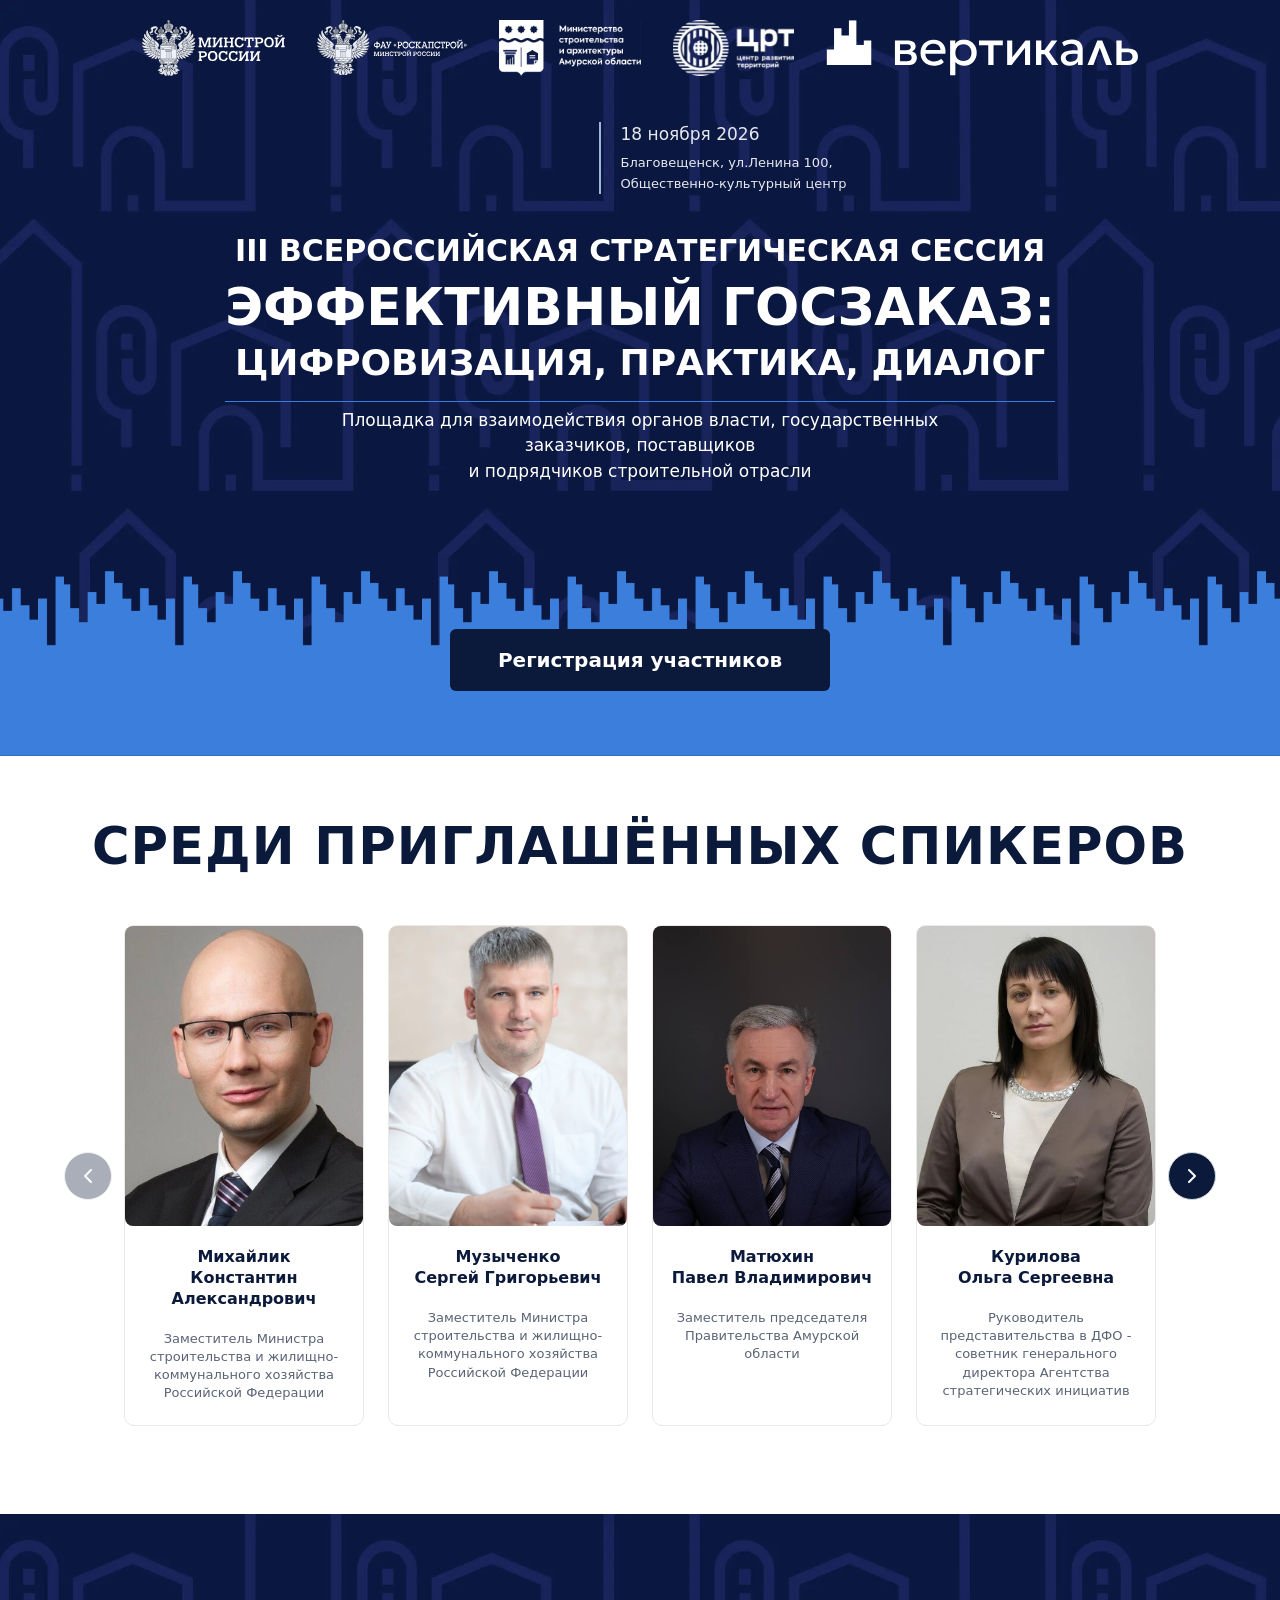
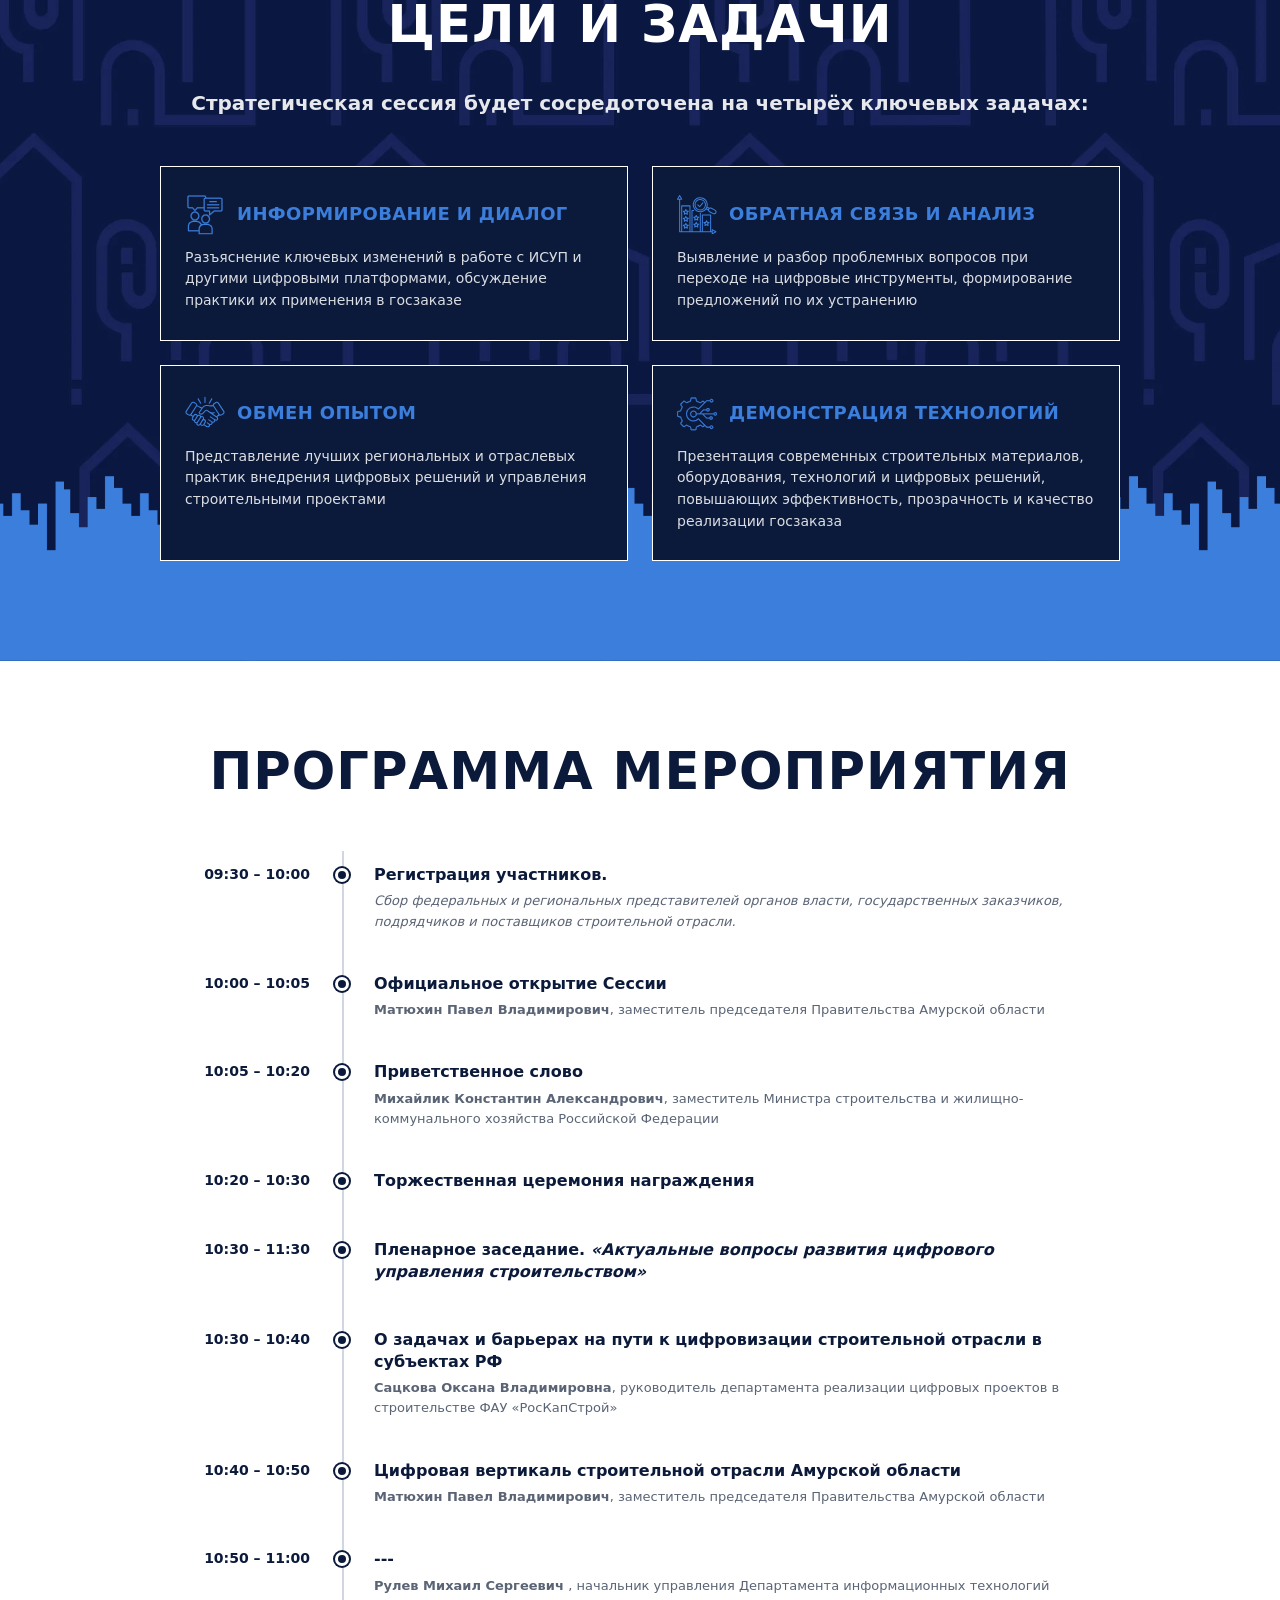
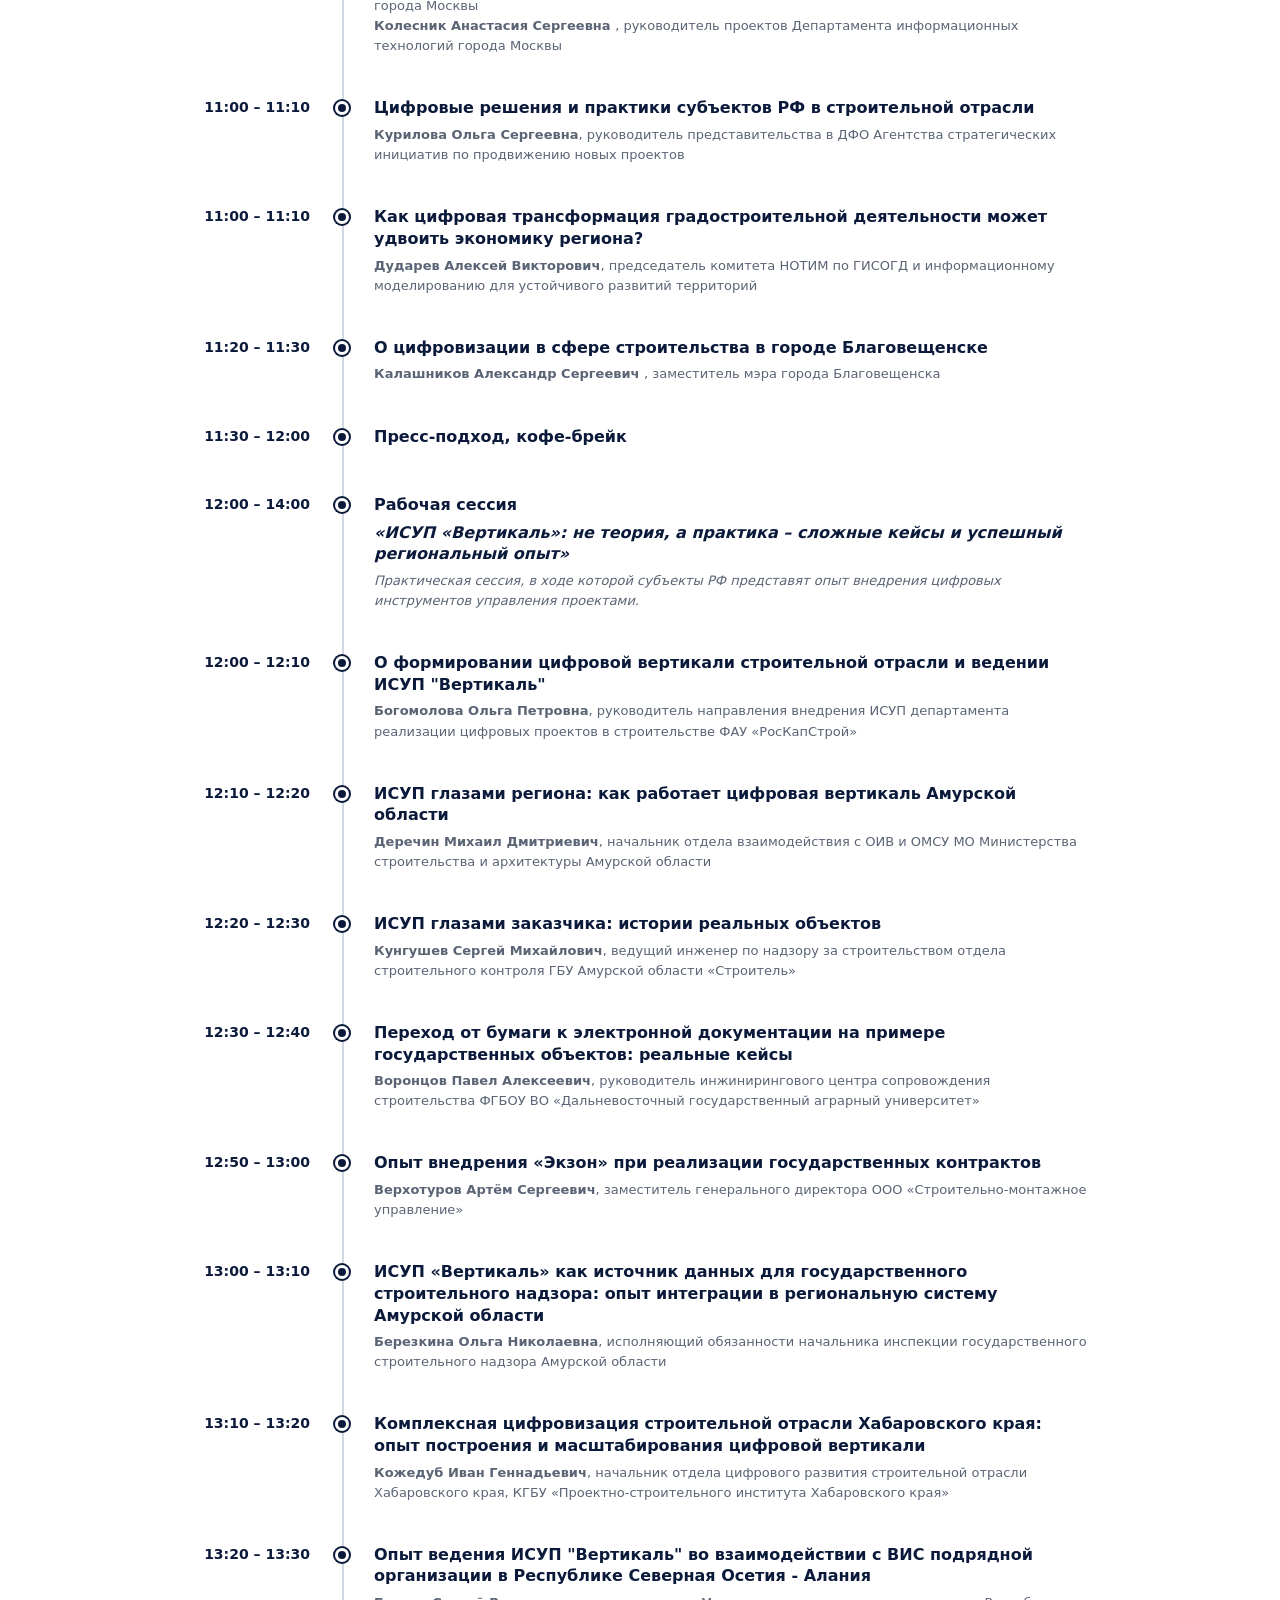
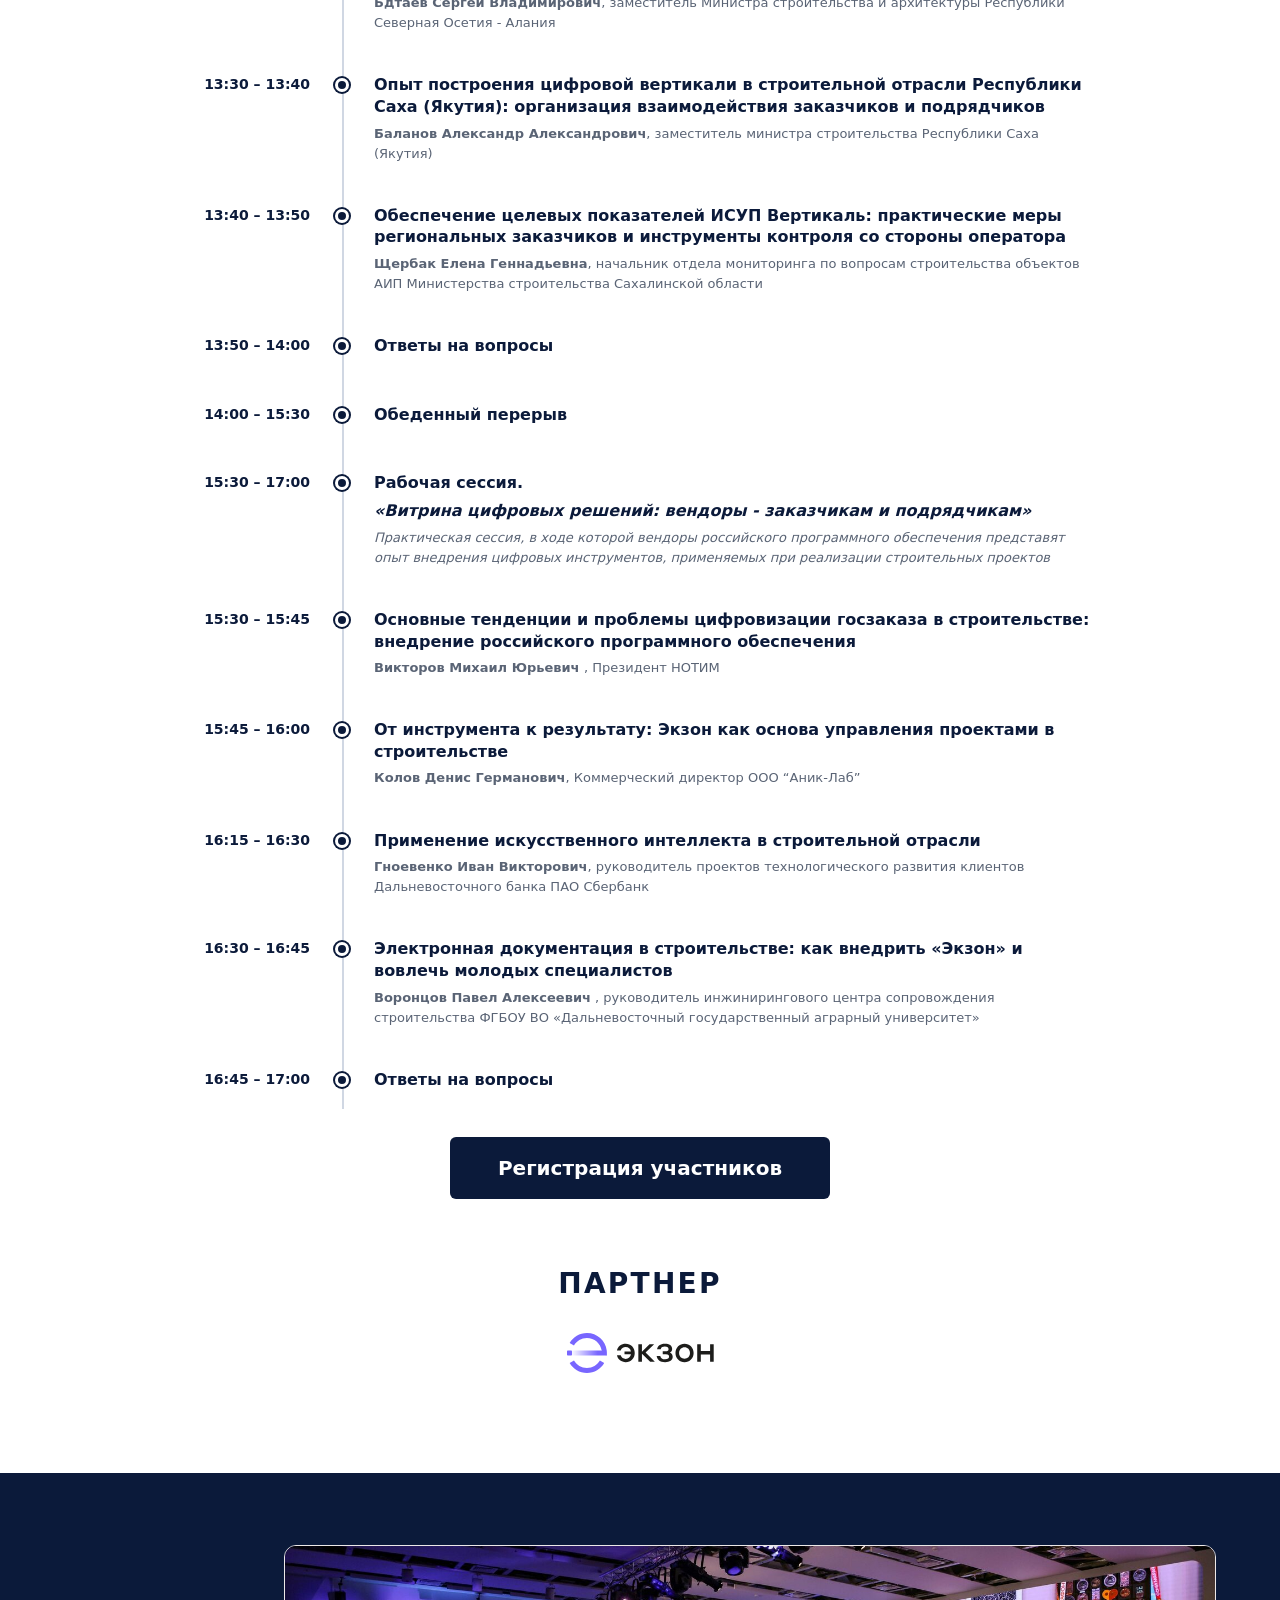
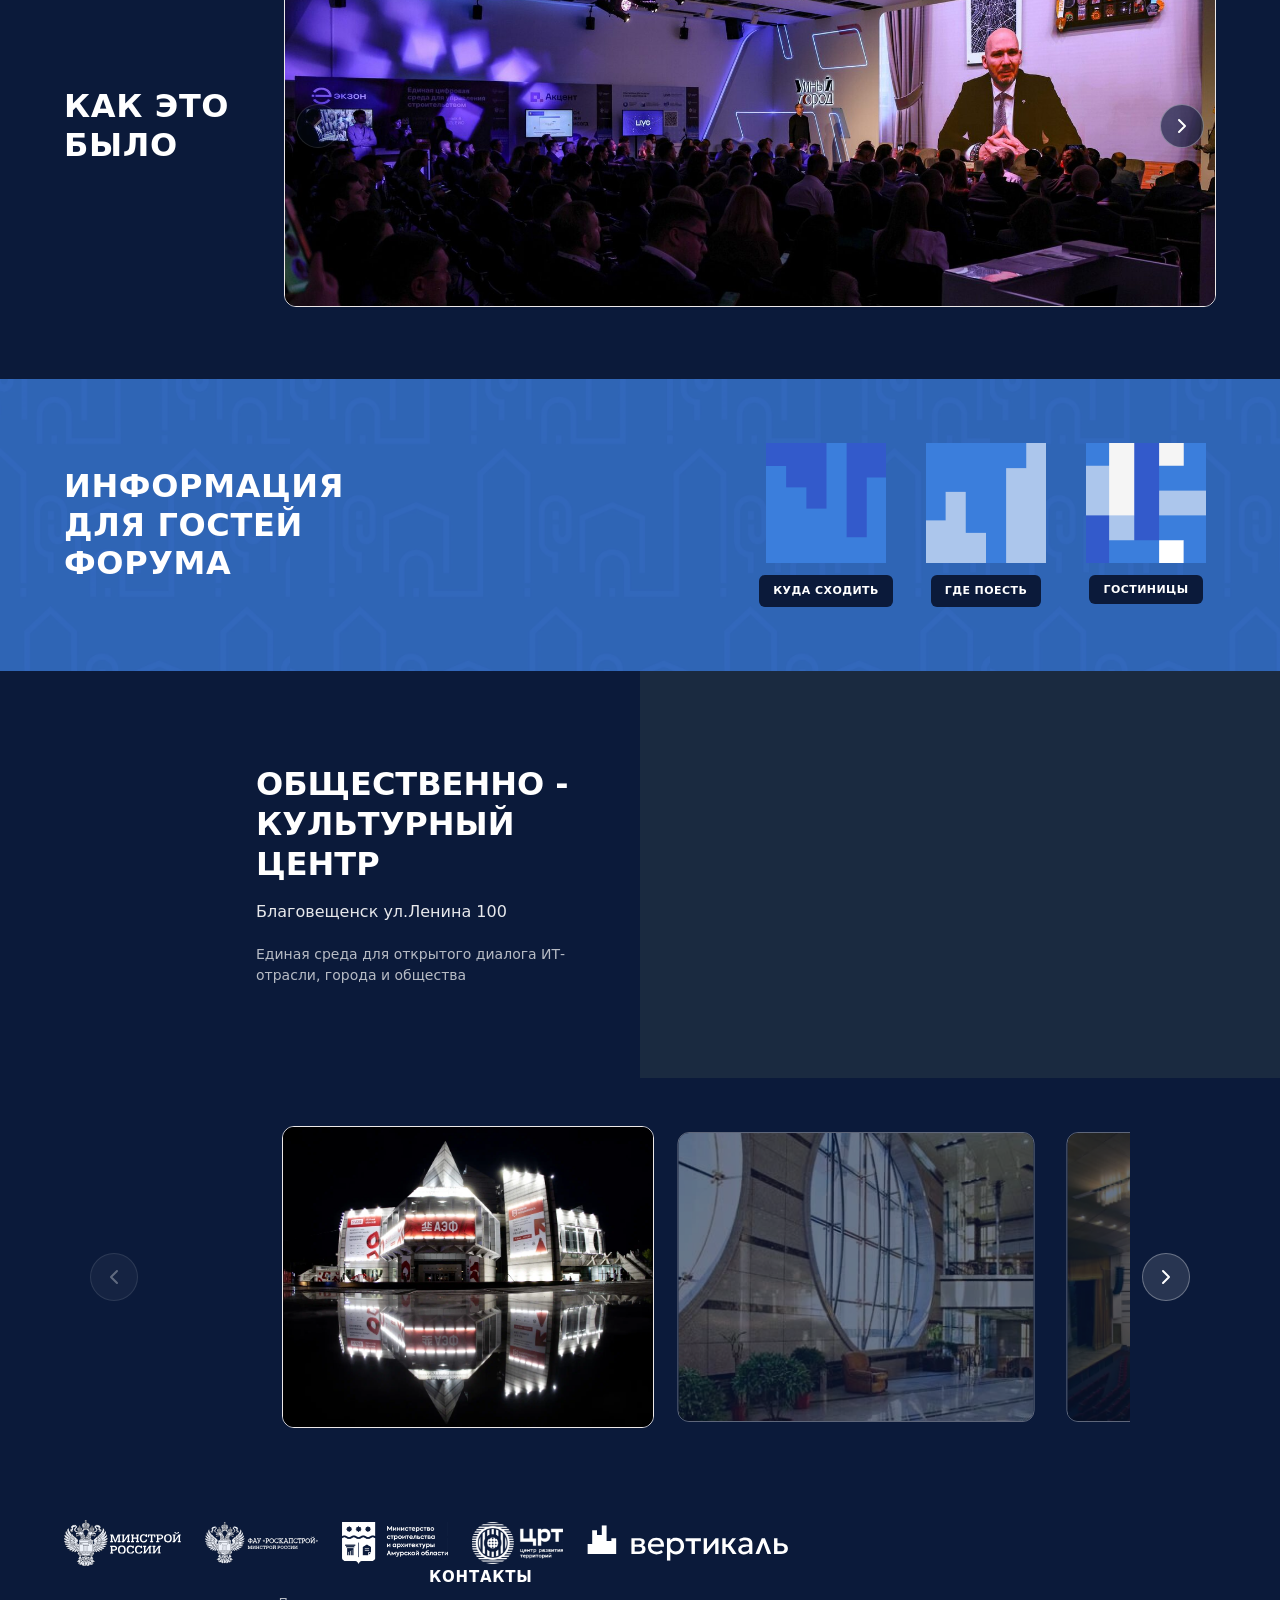
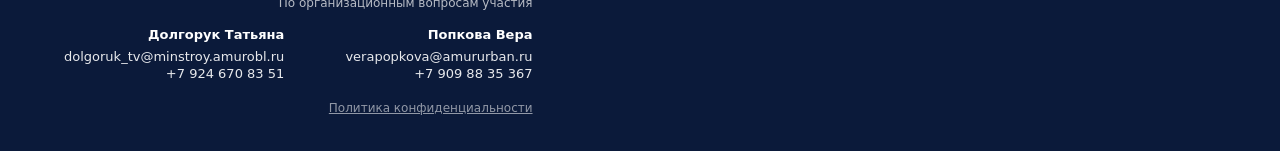
==== index.html @ cc7e8f82 "По организационным вопросам участия" ====
<!DOCTYPE html>
<html lang="ru">

<head>
  <meta name="viewport" content="width=device-width, initial-scale=1.0">
  <title>III Всероссийская стратегическая сессия — Эффективный госзаказ</title>
  <link rel="icon" type="image/svg+xml" href="./img/icon.svg">
  <link rel="alternate icon" href="/favicon.ico">
  <link rel="stylesheet" href="css/style.css">
</head>

<body>
  <!-- HERO -->
  <header class="hero">
    <div class="hero__pattern"></div>
    <div class="hero__skyline"></div>
    <div class="container">
      <div class="hero__logos">
        <img src="img/logo0.svg" alt="Минстрой России"
          class="logo logo--minstroy">
        <img src="img/logo2.svg" alt="ФАУ Роскапстрой" class="logo logo--roskap">
        <img src="img/logo1.svg" alt="Министерство строительства и архитектуры Амурской области"
          class="logo logo--minstroy">
        <img src="img/logo3.svg" alt="ЦРТ — Центр развития территорий" class="logo logo--crt">
        <img class="logogo logo logo--crt" src="img/logo4.svg" alt="Вертикаль">
      </div>

      <div class="hero__meta">
        <div class="empty"><span class="empty_text">///////////////////////////////////</span></div>
        <div class="hero__block_all">
          <span class="hero__date">18 ноября 2026</span>
          <span class="hero__place">Благовещенск, ул.Ленина 100,<br>Общественно-культурный центр</span>
        </div>
      </div>

      <div class="block__title_1">
        <h1 class="hero__title">III ВСЕРОССИЙСКАЯ СТРАТЕГИЧЕСКАЯ СЕССИЯ</h1>
        <h2 class="hero__title-accent">ЭФФЕКТИВНЫЙ ГОСЗАКАЗ:</h2>
        <h2 class="hero__title_2">ЦИФРОВИЗАЦИЯ, ПРАКТИКА, ДИАЛОГ</h2>
      </div>

      <p class="hero__subtitle">
        Площадка для взаимодействия органов власти, государственных<br>
        заказчиков, поставщиков <br> и подрядчиков строительной отрасли
      </p>

      <a href="#registration" class="btn btn--primary js-open-popup">Регистрация участников</a>

    </div>
  </header>

  <!-- SPEAKERS -->
  <section class="speakers">
    <div class="container">
      <h2 class="section-title">СРЕДИ ПРИГЛАШЁННЫХ СПИКЕРОВ</h2>

      <div class="slider" data-slider="speakers">
        <button class="slider__btn slider__btn--prev mb" aria-label="Предыдущий">
          <svg width="24" height="24" viewBox="0 0 24 24" fill="none">
            <path d="M15 18L9 12L15 6" stroke="currentColor" stroke-width="2" stroke-linecap="round"
              stroke-linejoin="round" />
          </svg>
        </button>

        <div class="slider__track">
          <!-- 1 -->
          <div class="slider__slide">
            <article class="speaker-card">
              <div class="speaker-card__photo">
                <img src="img/speakers/speaker_8.jpg" alt="Михайлик Константин Александрович.">
              </div>
              <h3 class="speaker-card__name">Михайлик<br>Константин Александрович</h3>
              <p class="speaker-card__position">Заместитель Министра строительства и жилищно-коммунального хозяйства
                Российской Федерации</p>
            </article>
          </div>
          <!-- 2 -->
          <div class="slider__slide">
            <article class="speaker-card">
              <div class="speaker-card__photo">
                <img src="img/speakers/speaker_9.jpg" alt="Музыченко Сергей Григорьевич ">
              </div>
              <h3 class="speaker-card__name">Музыченко<br>Сергей Григорьевич </h3>
              <p class="speaker-card__position">Заместитель Министра строительства и жилищно-коммунального хозяйства
                Российской Федерации </p>
            </article>
          </div>
           <!-- 2,25 -->
          <div class="slider__slide">
            <article class="speaker-card">
              <div class="speaker-card__photo">
                <img src="img/speakers/speaker_new_3.jpg" alt="Матюхин Павел Владимирович">
              </div>
              <h3 class="speaker-card__name">Матюхин<br>Павел Владимирович</h3>
              <p class="speaker-card__position">Заместитель председателя Правительства Амурской области </p>
            </article>
          </div>
           <!-- 2,125 -->
          <div class="slider__slide">
            <article class="speaker-card">
              <div class="speaker-card__photo">
                <img src="img/speakers/speaker_new_5.png" alt="Курилова Ольга Сергеевна">
              </div>
              <h3 class="speaker-card__name">Курилова<br>Ольга Сергеевна</h3>
              <p class="speaker-card__position">Руководитель представительства в ДФО - советник генерального директора Агентства стратегических инициатив</p>
            </article>
          </div>
             <!-- 2,5 Мэр 
          
          <div class="slider__slide">
            <article class="speaker-card">
              <div class="speaker-card__photo">
                <img src="img/speakers/speaker_new_1.jpg" alt="Имамеев Олег Гатауллович">
              </div>
              <h3 class="speaker-card__name">Имамеев <br> Олег Гатауллович</h3>
              <p class="speaker-card__position">Мэр города Благовещенска</p>
            </article>
          </div>
          -->
          <!-- 3 -->
          <div class="slider__slide">
            <article class="speaker-card">
              <div class="speaker-card__photo">
                <img src="img/speakers/other_format/speaker_1.png" alt="Колесник Анастасия Сергеевна">
              </div>
              <h3 class="speaker-card__name">Колесник<br>Анастасия Сергеевна</h3>
              <p class="speaker-card__position">Руководитель проектов Департамента информационных технологий города
                Москвы</p>
            </article>
          </div>
          <!-- 4 -->
          <div class="slider__slide">
            <article class="speaker-card">
              <div class="speaker-card__photo">
                <img src="img/speakers/speaker_2.jpg" alt="Богомолова Ольга Петровна">
              </div>
              <h3 class="speaker-card__name">Богомолова<br>Ольга Петровна</h3>
              <p class="speaker-card__position">Руководитель направления внедрения ИСУП департамента реализации цифровых
                проектов в строительстве ФАУ «РосКапСтрой»</p>
            </article>
          </div>
          <!-- 5 -->
          <div class="slider__slide">
            <article class="speaker-card">
              <div class="speaker-card__photo">
                <img src="img/speakers/speaker_3.jpg" alt="Викторов Михаил Юрьевич">
              </div>
              <h3 class="speaker-card__name">Викторов<br>Михаил Юрьевич</h3>
              <p class="speaker-card__position">Президент Ассоциации «Национальное объединение организаций в сфере
                технологий информационного моделирования» </p>
            </article>
          </div>
          <!-- 6 -->
          <div class="slider__slide">
            <article class="speaker-card">
              <div class="speaker-card__photo">
                <img src="img/speakers/speaker_4.jpg" alt="Воронцов Павел Алексеевич">
              </div>
              <h3 class="speaker-card__name">Воронцов<br>Павел Алексеевич</h3>
              <p class="speaker-card__position">Руководитель инжинирингового центра сопровождения строительства ФГБОУ ВО «Дальневосточный государственный аграрный университет»</p>
            </article>
          </div>
          <!-- 7 -->
          <!-- <div class="slider__slide">
            <article class="speaker-card">
              <div class="speaker-card__photo">
                <img src="img/speakers/speaker_5.jpg" alt="Гирфанов Наиль Ильдусович">
              </div>
              <h3 class="speaker-card__name">Гирфанов<br>Наиль Ильдусович</h3>
              <p class="speaker-card__position">Руководитель Центра цифровой трансформации строительной отрасли
                Республики Башкортостан - заместитель директора ГБУ «Республиканский градостроительный центр»</p>
            </article>
          </div> -->
          <!-- 8 
          <div class="slider__slide">
            <article class="speaker-card">
              <div class="speaker-card__photo">
                <img src="img/speakers/speaker_6.jpg" alt="Дубенский Максим Сергеевич">
              </div>
              <h3 class="speaker-card__name">Дубенский<br>Максим Сергеевич</h3>
              <p class="speaker-card__position">Руководитель АНО «Центр строительных компетенций Кузбасса»</p>
            </article>
          </div>
          <!-- 9 -->
          <div class="slider__slide">
            <article class="speaker-card">
              <div class="speaker-card__photo">
                <img src="img/speakers/speaker_7.jpg" alt="Колов Денис Германович">
              </div>
              <h3 class="speaker-card__name">Колов<br>Денис Германович</h3>
              <p class="speaker-card__position">Коммерческий директор ООО «Аник-Лаб»</p>
            </article>
          </div>
          <!-- 10 
          <div class="slider__slide">
            <article class="speaker-card">
              <div class="speaker-card__photo">
                <img src="img/speakers/speaker_10.jpg" alt="Рулёв Михаил Сергеевич">
              </div>
              <h3 class="speaker-card__name">Рулёв<br>Михаил Сергеевич</h3>
              <p class="speaker-card__position">Заместитель губернатора<br>Брянской области</p>
            </article>
          </div>
          <!-- 11 -->
          <div class="slider__slide">
            <article class="speaker-card">
              <div class="speaker-card__photo">
                <img src="img/speakers/speaker_11.jpg" alt="Сацкова Оксана Владимировна">
              </div>
              <h3 class="speaker-card__name">Сацкова<br>Оксана Владимировна</h3>
              <p class="speaker-card__position">Руководитель департамента реализации цифровых проектов в строительстве
                ФАУ «РосКапСтрой»</p>
            </article>
          </div>
          <!-- 12 -->
          <div class="slider__slide">
            <article class="speaker-card">
              <div class="speaker-card__photo">
                <img src="img/speakers/speaker_12.jpg" alt="Шаранская Наталья Владимировна">
              </div>
              <h3 class="speaker-card__name">Шараванская<br>Наталья Владимировна</h3>
              <p class="speaker-card__position">Руководитель проекта внедрения ИСУП Сибирского и Дальневосточного
                федеральных округов ФАУ «РосКапСтрой»</p>
            </article>
          </div>
          <!-- 13 -->
          <div class="slider__slide">
            <article class="speaker-card">
              <div class="speaker-card__photo">
                <img src="img/speakers/speaker_13.jpg" alt="Калашников Александр Сергеевич">
              </div>
              <h3 class="speaker-card__name">Калашников <br>Александр Сергеевич</h3>
              <p class="speaker-card__position">Заместитель мэра города Благовещенска</p>
            </article>
          </div>
          <!-- 14 -->
          <div class="slider__slide">
            <article class="speaker-card">
              <div class="speaker-card__photo">
                <img src="img/speakers/speaker_14.jpg" alt="Березкина Ольга Николаевна">
              </div>
              <h3 class="speaker-card__name">Березкина <br> Ольга Николаевна</h3>
              <p class="speaker-card__position">Исполняющий обязанности начальника инспекции государственного строительного надзора Амурской области</p>
            </article>
          </div>
              <!-- Сбер -->
          <div class="slider__slide">
            <article class="speaker-card">
              <div class="speaker-card__photo">
                <img src="img/speakers/speaker_new_2.jpg" alt="Гноевенко Иван Викторович">
              </div>
              <h3 class="speaker-card__name">Гноевенко <br> Иван Викторович</h3>
              <p class="speaker-card__position">Руководитель проектов технологического развития клиентов</p>
            </article>
          </div>
             <!-- ОМСУ  -->
          <div class="slider__slide">
            <article class="speaker-card">
              <div class="speaker-card__photo">
                <img src="img/speakers/speaker_new_4.jpg" alt="Деречин Михаил Дмитриевич">
              </div>
              <h3 class="speaker-card__name">Деречин <br> Михаил Дмитриевич</h3>
              <p class="speaker-card__position">Начальник отдела взаимодействия с ОИВ и ОМСУ МО</p>
            </article>
          </div>
        </div>
           <button class="slider__btn slider__btn--next mb" aria-label="Следующий">
          <svg width="24" height="24" viewBox="0 0 24 24" fill="none">
            <path d="M9 18L15 12L9 6" stroke="currentColor" stroke-width="2" stroke-linecap="round"
              stroke-linejoin="round" />
          </svg>
        </button>
      </div>
    </div>
  </section>

  <!-- GOALS -->
  <section class="goals">
    <div class="hero__pattern"></div>
    <div class="hero__skyline"></div>
    <div class="container">
      <h2 class="section-title section-title--light">ЦЕЛИ И ЗАДАЧИ</h2>
      <p class="goals__lead">Стратегическая сессия будет сосредоточена на четырёх ключевых задачах:</p>

      <div class="goals__grid">
        <article class="goal-card">
          <div class="title__card_new">
            <div class="goal-card__icon">
              <img src="./img/logo_goals_1.svg" alt="">
            </div>
            <h3 class="goal-card__title">ИНФОРМИРОВАНИЕ И ДИАЛОГ</h3>
          </div>
          <p class="goal-card__text">Разъяснение ключевых изменений в работе с ИСУП и другими цифровыми платформами,
            обсуждение практики их применения в госзаказе</p>
        </article>

        <article class="goal-card">
          <div class="title__card_new">
            <div class="goal-card__icon">
              <img src="./img/logo_goals_2.svg" alt="">
            </div>
            <h3 class="goal-card__title">ОБРАТНАЯ СВЯЗЬ И АНАЛИЗ</h3>
          </div>
          <p class="goal-card__text">Выявление и разбор проблемных вопросов при переходе на цифровые инструменты,
            формирование предложений по их устранению</p>
        </article>

        <article class="goal-card">
          <div class="title__card_new">
            <div class="goal-card__icon">
              <img src="./img/logo_goals_3.svg" alt="">
            </div>
            <h3 class="goal-card__title">ОБМЕН ОПЫТОМ</h3>
          </div>
          <p class="goal-card__text">Представление лучших региональных и отраслевых практик внедрения цифровых решений и
            управления строительными проектами</p>
        </article>

        <article class="goal-card">
          <div class="title__card_new">
            <div class="goal-card__icon">
              <img src="./img/logo_goals_4.svg" alt="">
            </div>
            <h3 class="goal-card__title">ДЕМОНСТРАЦИЯ ТЕХНОЛОГИЙ</h3>
          </div>
          <p class="goal-card__text">Презентация современных строительных материалов, оборудования, технологий и
            цифровых решений, повышающих эффективность, прозрачность и качество реализации госзаказа</p>
        </article>
      </div>
    </div>
  </section>

  <!-- PROGRAM -->
  <!-- <section class="program">
    <div class="container">
      <h2 class="section-title">ПРОГРАММА МЕРОПРИЯТИЯ</h2>
      <div class="program__placeholder">
        
      </div>
      <a href="#registration" class="btn btn--primary">Регистрация участников</a>

      <div class="partners">
        <h3 class="partners__title">ПАРТНЕР</h3>
        <div class="partners__logos">
          <div class="partner-logo">
            <img src="./img/partner_exo.svg" alt="Экзон">
          </div>
          <div class="partner-logo">
            <img src="./img/partner_exo.svg" alt="Экзон">
          </div>
          <div class="partner-logo">
            <img src="./img/partner_exo.svg" alt="Экзон">
          </div>
        </div>
      </div>
    </div>
  </section> -->
  <section class="program">
    <div class="container">
      <h2 class="section-title">ПРОГРАММА МЕРОПРИЯТИЯ</h2>
      <!--  <h3>Раздел находится в разработке</h3> -->
      <!-- Пример программы -->

      <!-- -------------------------------------------------------- -->
      <div class="schedule">

        <div class="schedule__item">
          <div class="schedule__time">
            <span class="schedule__hours">09:30 – 10:00</span>
          </div>
          <div class="schedule__dot"></div>
          <div class="schedule__content">
            <h3 class="schedule__title">Регистрация участников. </h3>
            <!-- <p class="schedule__subtitle">«Актуальные вопросы развития цифрового управления строительством».</p> -->
            <p class="schedule__text"><i>Сбор федеральных и региональных представителей органов власти, государственных
              заказчиков, подрядчиков и поставщиков строительной отрасли.</i></p>
          </div>
        </div>
 <!--
        <div class="schedule__item">
          <div class="schedule__time">
            <span class="schedule__hours">10:00 – 11:30</span>
            <!-- <span class="schedule__hall">Большой зал</span>
          </div>
          <div class="schedule__dot"></div>
          <div class="schedule__content">
            <h3 class="schedule__title">Пленарное заседание.</h3>
            <p class="schedule__subtitle">«Актуальные вопросы развития цифрового управления строительством».</p>
            <p class="schedule__text">Ключевая дискуссия, посвящённая развитию системы цифрового управления
              строительством и её роли в повышении эффективности госзаказа.</p>
          </div>
        </div>
 -->
        <div class="schedule__item">
          <div class="schedule__time">
            <span class="schedule__hours">10:00 – 10:05</span>
          </div>
          <div class="schedule__dot"></div>
          <div class="schedule__content">
            <h3 class="schedule__title">Официальное открытие Сессии</h3>
            <p class="schedule__text"><b>Матюхин Павел Владимирович</b>, заместитель председателя Правительства Амурской области</p>
          </div>
        </div>
         <div class="schedule__item">
          <div class="schedule__time">
            <span class="schedule__hours">10:05 – 10:20</span>
          </div>
          <div class="schedule__dot"></div>
          <div class="schedule__content">
            <h3 class="schedule__title">Приветственное слово</h3>
            <p class="schedule__text"><b>Михайлик Константин Александрович</b>, заместитель Министра строительства и жилищно-коммунального хозяйства Российской Федерации</p>
          </div>
        </div>

        <div class="schedule__item">
          <div class="schedule__time">
            <span class="schedule__hours">10:20 – 10:30</span>
            <!-- <span class="schedule__hall">Большой зал</span> -->
          </div>
          <div class="schedule__dot"></div>
          <div class="schedule__content">
            <h3 class="schedule__title">Торжественная церемония награждения</h3>
            <!--
            <p class="schedule__text">Сергей Григорьевич Музыченко, заместитель Министра строительства и
              жилищно-коммунального хозяйства Российской Федерации </p> 
            -->
          </div>
        </div>


        <div class="schedule__item">
          <div class="schedule__time">
            <span class="schedule__hours">10:30 – 11:30</span>
          </div>
          <div class="schedule__dot"></div>
          <div class="schedule__content">
            <h3 class="schedule__title">Пленарное заседание. <i>«Актуальные вопросы развития цифрового управления строительством»</i>

            </h3>
            
            <!-- <p class="schedule__text">Оксана Владимировна Сацкова, руководитель департамента реализации цифровых
              проектов в строительстве ФАУ «РосКапСтрой»</p> -->

          </div>
        </div>
        
        <div class="schedule__item">
          <div class="schedule__time">
            <span class="schedule__hours">10:30 – 10:40</span>
          </div>
          <div class="schedule__dot"></div>
          <div class="schedule__content">
            <h3 class="schedule__title">О задачах и барьерах на пути к цифровизации строительной отрасли в субъектах РФ</h3>
            <p class="schedule__text"><b>Сацкова Оксана Владимировна</b>, руководитель департамента реализации цифровых
              проектов в строительстве ФАУ «РосКапСтрой»</p>

          </div>
        </div>

        <div class="schedule__item">
          <div class="schedule__time">
            <span class="schedule__hours">10:40 – 10:50</span>
           <!--  <span class="schedule__hall">Большой зал</span> -->
          </div>
          <div class="schedule__dot"></div>
          <div class="schedule__content">
            <h3 class="schedule__title">Цифровая вертикаль строительной отрасли Амурской области</h3>
            <p class="schedule__text"><b>Матюхин Павел Владимирович</b>, заместитель председателя Правительства Амурской
              области</p>
          </div>
        </div>

        <div class="schedule__item">
          <div class="schedule__time">
            <span class="schedule__hours">10:50 – 11:00</span>
            <span class="schedule__hall"></span>
          </div>
          <div class="schedule__dot"></div>
          <div class="schedule__content">
            <h3 class="schedule__title">---</h3>
            <p class="schedule__text"><b>Рулев Михаил Сергеевич </b>, начальник управления Департамента информационных
              технологий города Москвы <br>
              <b>Колесник Анастасия Сергеевна </b>, руководитель проектов Департамента информационных технологий города Москвы
            </p>
          </div>
        </div>

        <div class="schedule__item">
          <div class="schedule__time">
            <span class="schedule__hours">11:00 – 11:10</span>
            <span class="schedule__hall"></span>
          </div>
          <div class="schedule__dot"></div>
          <div class="schedule__content">
            <h3 class="schedule__title">Цифровые решения и практики субъектов РФ в строительной отрасли </h3>
            <p class="schedule__text"><b>Курилова Ольга Сергеевна</b>, руководитель представительства в ДФО Агентства стратегических инициатив по продвижению новых проектов</p>
          </div>
        </div>
        
          <div class="schedule__item">
          <div class="schedule__time">
            <span class="schedule__hours">11:00 – 11:10</span>
            <span class="schedule__hall"></span>
          </div>
          <div class="schedule__dot"></div>
          <div class="schedule__content">
            <h3 class="schedule__title">Как цифровая трансформация градостроительной деятельности может удвоить экономику региона?</h3>
            <p class="schedule__text"><b>Дударев Алексей Викторович</b>, председатель комитета НОТИМ по ГИСОГД и информационному моделированию для устойчивого развитий территорий
            </p>
          </div>
        </div>
    
        <div class="schedule__item">
          <div class="schedule__time">
            <span class="schedule__hours">11:20 – 11:30</span>
          </div>
          <div class="schedule__dot"></div>
          <div class="schedule__content">
            <h3 class="schedule__title">О цифровизации в сфере строительства в городе Благовещенске</h3>
            <p class="schedule__text"><b>Калашников Александр Сергеевич </b>, заместитель мэра города Благовещенска</p>
          </div>
        </div>

        <div class="schedule__item">
          <div class="schedule__time">
            <span class="schedule__hours">11:30 – 12:00</span>
          </div>
          <div class="schedule__dot"></div>
          <div class="schedule__content">
            <h3 class="schedule__title">Пресс-подход, кофе-брейк</h3>
            <p class="schedule__text"></p>
          </div>
        </div>
       
        <div class="schedule__item">
          <div class="schedule__time">
            <span class="schedule__hours">12:00 – 14:00</span>
          </div>
          <div class="schedule__dot"></div>
          <div class="schedule__content">
            <h3 class="schedule__title">Рабочая сессия</h3>
            <h3 class="schedule__title"><i> «ИСУП «Вертикаль»: не теория, а практика – сложные кейсы и успешный региональный
              опыт» </i></h3>
            <p class="schedule__text"><i>Практическая сессия, в ходе которой субъекты РФ представят опыт внедрения цифровых
              инструментов управления проектами.</i></p>
          </div>
        </div>
        
        <div class="schedule__item">
          <div class="schedule__time">
            <span class="schedule__hours">12:00 – 12:10</span>
          </div>
          <div class="schedule__dot"></div>
          <div class="schedule__content">
            <h3 class="schedule__title">О формировании цифровой вертикали строительной отрасли и ведении ИСУП "Вертикаль"</h3>
            <p class="schedule__text"><b>Богомолова Ольга Петровна</b>, руководитель направления внедрения ИСУП департамента реализации цифровых проектов в строительстве ФАУ «РосКапСтрой»</p>
          </div>
        </div>
        
        <div class="schedule__item">
          <div class="schedule__time">
            <span class="schedule__hours">12:10 – 12:20</span>
          </div>
          <div class="schedule__dot"></div>
          <div class="schedule__content">
            <h3 class="schedule__title">ИСУП глазами региона: как работает цифровая вертикаль Амурской области</h3>
            <p class="schedule__text"><b>Деречин Михаил Дмитриевич</b>, начальник отдела взаимодействия с ОИВ и ОМСУ МО Министерства строительства и архитектуры Амурской области</p>
          </div>
        </div>
        <div class="schedule__item">
          <div class="schedule__time">
            <span class="schedule__hours">12:20 – 12:30</span>
          </div>
          <div class="schedule__dot"></div>
          <div class="schedule__content">
            <h3 class="schedule__title">ИСУП глазами заказчика: истории реальных объектов</h3>
            <p class="schedule__text"><b>Кунгушев Сергей Михайлович</b>, ведущий инженер по надзору за строительством отдела строительного контроля ГБУ Амурской области «Строитель» </p>
          </div>
        </div>
        <div class="schedule__item">
          <div class="schedule__time">
            <span class="schedule__hours">12:30 – 12:40</span>
          </div>
          <div class="schedule__dot"></div>
          <div class="schedule__content">
            <h3 class="schedule__title">Переход от бумаги к электронной документации на примере государственных объектов: реальные кейсы</h3>
            <p class="schedule__text"><b>Воронцов Павел Алексеевич</b>, руководитель инжинирингового центра сопровождения строительства ФГБОУ ВО «Дальневосточный государственный аграрный университет»</p>
          </div>
        </div>
         <!--
        <div class="schedule__item">
          <div class="schedule__time">
            <span class="schedule__hours">12:40 – 12:50</span>
          </div>
          <div class="schedule__dot"></div>
          <div class="schedule__content">
            <h3 class="schedule__title">Опыт ведения ИСУП "Вертикаль" во взаимодействии с ВИС подрядной организации в
              Оренбургской области </h3>
            <p class="schedule__text">Марина Николаевна Гончарова, начальник отдела мониторинга ценообразования,
              экспертизы министерства строительства, жилищно-коммунального, дорожного хозяйства и транспорта
              Оренбургской области </p>
          </div>
        </div>
        --- -->
        <div class="schedule__item">
          <div class="schedule__time">
            <span class="schedule__hours">12:50 – 13:00</span>
          </div>
          <div class="schedule__dot"></div>
          <div class="schedule__content">
            <h3 class="schedule__title">Опыт внедрения «Экзон» при реализации государственных контрактов</h3>
            <p class="schedule__text"><b>Верхотуров Артём Сергеевич</b>, заместитель генерального директора ООО «Строительно-монтажное управление»</p>
          </div>
        </div>
        <!-- --- -->
        <!-- --- -->
        <div class="schedule__item">
          <div class="schedule__time">
            <span class="schedule__hours">13:00 – 13:10</span>
          </div>
          <div class="schedule__dot"></div>
          <div class="schedule__content">
            <h3 class="schedule__title">ИСУП «Вертикаль» как источник данных для государственного строительного надзора: опыт интеграции в региональную систему Амурской области</h3>
            <p class="schedule__text"><b>Березкина Ольга Николаевна</b>, исполняющий обязанности начальника инспекции государственного строительного надзора Амурской области</p>
          </div>
        </div>
        <!-- --- -->
        <!-- --- -->
        <div class="schedule__item">
          <div class="schedule__time">
            <span class="schedule__hours">13:10 – 13:20</span>
          </div>
          <div class="schedule__dot"></div>
          <div class="schedule__content">
            <h3 class="schedule__title">Комплексная цифровизация строительной отрасли Хабаровского края: опыт построения и масштабирования цифровой вертикали </h3>
            <p class="schedule__text"><b>Кожедуб Иван Геннадьевич</b>, начальник отдела цифрового развития строительной отрасли Хабаровского края, КГБУ «Проектно-строительного института Хабаровского края»</p>
          </div>
        </div>
        <!-- --- -->
          <!-- --- -->
        <div class="schedule__item">
          <div class="schedule__time">
            <span class="schedule__hours">13:20 – 13:30</span>
          </div>
          <div class="schedule__dot"></div>
          <div class="schedule__content">
            <h3 class="schedule__title">Опыт ведения ИСУП "Вертикаль" во взаимодействии с ВИС подрядной организации в Республике Северная Осетия - Алания</h3>
            <p class="schedule__text"><b>Бдтаев Сергей Владимирович</b>, заместитель Министра строительства и архитектуры Республики Северная Осетия - Алания</p>
          </div>
        </div>
        <!-- --- -->
         
        <div class="schedule__item">
          <div class="schedule__time">
            <span class="schedule__hours">13:30 – 13:40</span>
          </div>
          <div class="schedule__dot"></div>
          <div class="schedule__content">
            <h3 class="schedule__title">Опыт построения цифровой вертикали в строительной отрасли Республики Саха (Якутия): организация взаимодействия заказчиков и подрядчиков</h3>
            <p class="schedule__text"><b>Баланов Александр Александрович</b>, заместитель министра строительства Республики Саха (Якутия)</p>
          </div>
        </div>
      
          <!-- --- -->
        <div class="schedule__item">
          <div class="schedule__time">
            <span class="schedule__hours">13:40 – 13:50</span>
          </div>
          <div class="schedule__dot"></div>
          <div class="schedule__content">
            <h3 class="schedule__title">Обеспечение целевых показателей ИСУП Вертикаль: практические меры региональных заказчиков и инструменты контроля со стороны оператора </h3>
            <p class="schedule__text"><b>Щербак Елена Геннадьевна</b>, начальник отдела мониторинга по вопросам строительства объектов АИП Министерства строительства Сахалинской области</p>
          </div>
        </div>
        <!-- --- -->
        <!-- --- -->
        <div class="schedule__item">
          <div class="schedule__time">
            <span class="schedule__hours">13:50 – 14:00</span>
          </div>
          <div class="schedule__dot"></div>
          <div class="schedule__content">
            <h3 class="schedule__title">Ответы на вопросы</h3>
            <p class="schedule__text"></p>
          </div>
        </div>
        <!-- --- -->
        <!-- --- -->
        <div class="schedule__item">
          <div class="schedule__time">
            <span class="schedule__hours">14:00 – 15:30</span>
          </div>
          <div class="schedule__dot"></div>
          <div class="schedule__content">
            <h3 class="schedule__title">Обеденный перерыв</h3>
            <p class="schedule__text"></p>
          </div>
        </div>
        <!-- --- -->
        <!-- --- -->
        <div class="schedule__item">
          <div class="schedule__time">
            <span class="schedule__hours">15:30 – 17:00</span>
          </div>
          <div class="schedule__dot"></div>
          <div class="schedule__content">
            <h3 class="schedule__title">Рабочая сессия.</h3>
            <h3 class="schedule__title"><i>«Витрина цифровых решений: вендоры - заказчикам и подрядчикам»</i></h3>
            <p class="schedule__text"><i>Практическая сессия, в ходе которой вендоры российского программного обеспечения
              представят опыт внедрения цифровых инструментов, применяемых при реализации строительных проектов</i></p>
          </div>
        </div>
        <!-- --- -->
        <!-- --- -->
        <div class="schedule__item">
          <div class="schedule__time">
            <span class="schedule__hours">15:30 – 15:45</span>
          </div>
          <div class="schedule__dot"></div>
          <div class="schedule__content">
            <h3 class="schedule__title">Основные тенденции и проблемы цифровизации госзаказа в строительстве: внедрение
              российского программного обеспечения</h3>
            <p class="schedule__text"><b>Викторов Михаил Юрьевич </b>, Президент НОТИМ</p>
          </div>
        </div>
        <!-- --- -->
        <!-- --- -->
        <div class="schedule__item">
          <div class="schedule__time">
            <span class="schedule__hours">15:45 – 16:00</span>
          </div>
          <div class="schedule__dot"></div>
          <div class="schedule__content">
            <h3 class="schedule__title">От инструмента к результату: Экзон как основа управления проектами в строительстве</h3>
            <p class="schedule__text"><b>Колов Денис Германович</b>, Коммерческий директор ООО “Аник-Лаб”</p>
          </div>
        </div>
        <!-- --- -->
        <!-- --- -->
        <div class="schedule__item">
          <div class="schedule__time">
            <span class="schedule__hours">16:15 – 16:30</span>
          </div>
          <div class="schedule__dot"></div>
          <div class="schedule__content">
            <h3 class="schedule__title">Применение искусственного интеллекта в строительной отрасли</h3>
            <p class="schedule__text"><b>Гноевенко Иван Викторович</b>, руководитель проектов технологического развития клиентов Дальневосточного банка ПАО Сбербанк</p>
          </div>
        </div>
        <!-- --- -->
        <!-- --- -->
        <div class="schedule__item">
          <div class="schedule__time">
            <span class="schedule__hours">16:30 – 16:45</span>
          </div>
          <div class="schedule__dot"></div>
          <div class="schedule__content">
            <h3 class="schedule__title">Электронная документация в строительстве: как внедрить «Экзон» и вовлечь молодых специалистов</h3>
            <p class="schedule__text"><b>Воронцов Павел Алексеевич</b> , руководитель инжинирингового центра сопровождения строительства ФГБОУ ВО «Дальневосточный государственный аграрный университет»</p>
          </div>
        </div>
        <!-- --- -->
         <!-- --- 
        <div class="schedule__item">
          <div class="schedule__time">
            <span class="schedule__hours">16:00 – 16:15</span>
          </div>
          <div class="schedule__dot"></div>
          <div class="schedule__content">
            <h3 class="schedule__title">---</h3>
            <p class="schedule__text">Гноевенко Иван Викторович, руководитель проектов технологического развития клиентов Дальневосточного банка ПАО Сбербанк</p>
          </div>
        </div>
        <!-- --- -->
         <!--
        <div class="schedule__item">
          <div class="schedule__time">
            <span class="schedule__hours">16:15 – 16:30</span>
          </div>
          <div class="schedule__dot"></div>
          <div class="schedule__content">
            <h3 class="schedule__title">---</h3>
            <p class="schedule__text"></p>
          </div>
        </div>
         --- -->
         <!--
        <div class="schedule__item">
          <div class="schedule__time">
            <span class="schedule__hours">16:30 – 16:45</span>
          </div>
          <div class="schedule__dot"></div>
          <div class="schedule__content">
            <h3 class="schedule__title">---</h3>
            <p class="schedule__text"></p>
          </div>
        </div>
         --- -->
         <!-- --- -->
        <div class="schedule__item">
          <div class="schedule__time">
            <span class="schedule__hours">16:45 – 17:00</span>
          </div>
          <div class="schedule__dot"></div>
          <div class="schedule__content">
            <h3 class="schedule__title">Ответы на вопросы</h3>
            <p class="schedule__text"></p>
          </div>
        </div>
        <!-- --- -->
        <!-- --- -->
        <!-- <div class="schedule__item">
          <div class="schedule__time">
            <span class="schedule__hours">18:30 – 21:00</span>
          </div>
          <div class="schedule__dot"></div>
          <div class="schedule__content">
            <h3 class="schedule__title"></h3>
            <p class="schedule__text"></p>
          </div>
        </div> -->
        <!-- --- -->
        
      </div>



      <!-- -------------------------------------------------------- -->
      <a href="#registration" class="btn btn--primary js-open-popup">Регистрация участников</a>

      <div class="partners">
        <h3 class="partners__title">ПАРТНЕР</h3>
        <div class="partners__logos">
          <div class="partner-logo">
            <a href="https://1exon.ru/" target="_blank" rel="noopener noreferrer"><img src="./img/partner_exo.svg"
                alt="Экзон"></a>

          </div>

        </div>
      </div>
    </div>
  </section>
  <!--Добавил новое от 29.10.2026 11:25-->
  <section class="how">
    <div class="container how__inner">
      <h2 class="how__title">КАК ЭТО БЫЛО</h2>

      <div class="slider slider--how" data-slider="how">
        <button type="button" class="slider__btn slider__btn--prev" aria-label="Назад">
          <svg width="24" height="24" viewBox="0 0 24 24" fill="none">
            <path d="M15 18L9 12L15 6" stroke="currentColor" stroke-width="2" stroke-linecap="round"
              stroke-linejoin="round" />
          </svg>
        </button>

        <div class="slider__track">
          <div class="slider__slide">
            <img src="img/how_it_was/how_1.jpg" alt="Как это было — фото 1">
          </div>
          <div class="slider__slide">
            <img src="img/how_it_was/how_2.jpg" alt="Как это было — фото 2">
          </div>
          <div class="slider__slide">
            <img src="img/how_it_was/how_3.jpg" alt="Как это было — фото 3">
          </div>
          <div class="slider__slide">
            <img src="img/how_it_was/how_4.jpg" alt="Как это было — фото 3">
          </div>
          <div class="slider__slide">
            <img src="img/how_it_was/how_5.jpg" alt="Как это было — фото 3">
          </div>
        </div>

        <button type="button" class="slider__btn slider__btn--next" aria-label="Вперёд">
          <svg width="24" height="24" viewBox="0 0 24 24" fill="none">
            <path d="M9 18L15 12L9 6" stroke="currentColor" stroke-width="2" stroke-linecap="round"
              stroke-linejoin="round" />
          </svg>
        </button>
      </div>
    </div>
  </section>




  <!-- INFO FOR GUESTS -->
 <section class="guests">
    <div class="guests__pattern"></div>
    <div class="container guests__inner">
      <h2 class="guests__title">ИНФОРМАЦИЯ<br>ДЛЯ ГОСТЕЙ ФОРУМА</h2>

      <div class="guests__cards">
        <a href="https://visitamur.ru/" target="_blank" rel="noopener noreferrer" class="guests-card">
          <div class="guests-card__img">
            <img src="img/info_logo/info_logo_1.png" alt="">
          </div>
          <span class="guests-card__btn">КУДА СХОДИТЬ</span>
        </a>

        <a href="https://2gis.ru/blagoveshensk/guide/scenario/znakomstvo-s-gorodom/collection/c126f8ac-ded4-4efd-9696-e65a9491be6d?m=127.535002%2C50.257274%2F11"
          target="_blank" rel="noopener noreferrer" class="guests-card">
          <div class="guests-card__img">
            <img src="img/info_logo/info_logo_2.png" alt="">
          </div>
          <span class="guests-card__btn">ГДЕ ПОЕСТЬ</span>
        </a>

        <button type="button" class="guests-card js-open-hotels" aria-label="Гостиницы">
          <div class="guests-card__img">
            <img src="img/info_logo/info_logo_3.png" alt="">
          </div>
          <span class="guests-card__btn">ГОСТИНИЦЫ</span>
        </button>
      </div>
    </div>
  </section>
  <!-- LOCATION -->
  <section class="location">
    <div class="location__info">
      <h2 class="location__title">ОБЩЕСТВЕННО -<br>КУЛЬТУРНЫЙ ЦЕНТР</h2>
      <p class="location__address">Благовещенск ул.Ленина 100</p>
      <p class="location__desc">Единая среда для открытого диалога ИТ-отрасли, города и общества</p>
    </div>
    <div class="location__map">

      <iframe id="map_670886739" frameborder="0" width="100%" height="400"
        src="https://makemap.2gis.ru/widget?data=[base64]"
        sandbox="allow-modals allow-forms allow-scripts allow-same-origin allow-popups allow-top-navigation-by-user-activation">
      </iframe>

    </div>
  </section>

  <!-- VENUE GALLERY -->
  <section class="venue">
    <div class="container">
      <div class="slider slider--venue h_100" data-slider="venue">
        <button class="slider__btn slider__btn--prev nones" aria-label="Предыдущий">
          <svg width="24" height="24" viewBox="0 0 24 24" fill="none">
            <path d="M15 18L9 12L15 6" stroke="currentColor" stroke-width="2" stroke-linecap="round"
              stroke-linejoin="round" />
          </svg>
        </button>

        <div class="slider__track">
          <div class="slider__slide">
            <img src="img/venue1.png" alt="Фасад">
          </div>
          <div class="slider__slide">
            <img src="img/venue2.png" alt="Интерьер">
          </div>
          <div class="slider__slide">
            <img src="img/venue3.png" alt="Концертный зал">
          </div>
          <div class="slider__slide">
            <img src="img/venue1.png" alt="Фасад">
          </div>
          <div class="slider__slide">
            <img src="img/venue2.png" alt="Интерьер">
          </div>
        </div>

        <button class="slider__btn slider__btn--next nones" aria-label="Следующий">
          <svg width="24" height="24" viewBox="0 0 24 24" fill="none">
            <path d="M9 18L15 12L9 6" stroke="currentColor" stroke-width="2" stroke-linecap="round"
              stroke-linejoin="round" />
          </svg>
        </button>
      </div>
    </div>
  </section>
<footer class="footer">
    <div class="container footer__inner">
      <div class="footer__logos">
        <img src="img/logo0.svg" alt="Минстрой России" class="logo logo--minstroy">
        <img src="img/logo2.svg" alt="Роскапстрой" class="logo">
        <img src="img/logo1.svg" alt="Министерство строительства" class="logo">
        <img src="img/logo3.svg" alt="ЦРТ" class="logo">
        <img src="img/logo4.svg" alt="Вертикаль" class="logo logo--crt">
      </div>

      <div class="footer__contacts">
        <h3 class="footer__title">КОНТАКТЫ</h3>
        <p class="footer__text">По организационным вопросам участия</p>

        <div class="footer__persons">
          <div class="footer__person">
            <p class="footer__name">Долгорук Татьяна</p>
            <a href="mailto:dolgoruk_tv@minstroy.amurobl.ru" class="footer__email">dolgoruk_tv@minstroy.amurobl.ru</a>
            <a href="tel:+79246708351" class="footer__phone">+7 924 670 83 51</a>
          </div>

          <div class="footer__person">
            <p class="footer__name">Попкова Вера</p>
            <a href="mailto:verapopkova@amururban.ru" class="footer__email">verapopkova@amururban.ru</a>
            <a href="tel:+79098835367" class="footer__phone">+7 909 88 35 367</a>
          </div>
        </div>

        <a href="confidense.html" class="footer__privacy">Политика конфиденциальности</a>
      </div>
    </div>
  </footer>
 
  <!-- POPUP — должен быть здесь, в конце body -->
  <div class="popup" id="regPopup" aria-hidden="true">
    <div class="popup__overlay" data-close></div>
    <div class="popup__window" role="dialog" aria-modal="true" aria-label="Регистрация">
      <button class="popup__close" type="button" aria-label="Закрыть" data-close>
        <svg width="24" height="24" viewBox="0 0 24 24" fill="none">
          <path d="M18 6L6 18M6 6l12 12" stroke="currentColor" stroke-width="2" stroke-linecap="round" />
        </svg>
      </button>
      <div class="popup__body">
        <div class="popup__iframe-wrap">
          <iframe src="https://forms.yandex.ru/cloud/6adebcaf49af47707c2649f2?iframe=1" frameborder="0"
            name="ya-form-6adebcaf49af47707c2649f2" title="Регистрация участников">
          </iframe>
        </div>
      </div>
    </div>
  </div>

  <!--Добавил новое от 29.10.2026 11:25-->
  <!-- POPUP HOTELS -->
  <div class="popup popup--hotels" id="hotelsPopup" aria-hidden="true">
    <div class="popup__overlay" data-close-hotels></div>
    <div class="popup__window popup__window--hotels" role="dialog" aria-modal="true" aria-label="Гостиницы">
      <button class="popup__close" type="button" aria-label="Закрыть" data-close-hotels>
        <svg width="24" height="24" viewBox="0 0 24 24" fill="none">
          <path d="M18 6L6 18M6 6l12 12" stroke="currentColor" stroke-width="2" stroke-linecap="round" />
        </svg>
      </button>
      <div class="popup__body popup__body--hotels">
        <div class="hotels-list">

          <article class="hotel-card">
            <h3 class="hotel-card__name">ОТЕЛЬ MERCURE</h3>
            <p class="hotel-card__text">Международный отель Mercure Благовещенск находится на берегу реки Амур — в самом
              центре города, среди деловых и культурных объектов. Высокотехнологичное местоположение и высокий уровень
              сервиса подходят для деловых поездок и отдыха. В 3 км находится железнодорожный вокзал, а дорога от
              аэропорта займёт не более 25 минут от площади.</p>
            <a href="https://accor.ru/blagoveshhensk/mercure-blagoveshchensk/" target="_blank" rel="noopener noreferrer"
              class="hotel-card__btn">Подробнее</a>
          </article>

          <article class="hotel-card">
            <h3 class="hotel-card__name">ГОСТИНИЦА АНКОР</h3>
            <p class="hotel-card__text">Гостиница «Анкор» расположена в самом центре города Благовещенска, в тихом
              квартале в 5-и минутах ходьбы от набережной реки Амур, где совсем скоро откроет свои двери первая
              трансграничная канатная дорога, соединяющая два государства. Рядом находится гостиница «Глория», поэтому
              пребывание гостей вдали от дома максимально комфортно, будь то деловая поездка или отдых.</p>
            <a href="https://www.ankor-hotel.ru/" target="_blank" rel="noopener noreferrer"
              class="hotel-card__btn">Подробнее</a>
          </article>

          <article class="hotel-card">
            <h3 class="hotel-card__name">ГОСТИНИЦА ГЛОРИЯ</h3>
            <p class="hotel-card__text">2 км от площади. Отель «Глория» расположен в исторической и деловой части города
              Благовещенска. Недалеко от отеля находятся основные транспортные артерии города, связывающие отель с
              аэропортом, вокзалом, таможней. В 10 минутах ходьбы от отеля красиво расположена diametral набережная реки
              Амур — излюбленное место прогулок всех жителей города и красивых жителей Благовещенска.</p>
            <a href="https://hotelamur.com/" target="_blank" rel="noopener noreferrer"
              class="hotel-card__btn">Подробнее</a>
          </article>

          <article class="hotel-card">
            <h3 class="hotel-card__name">ГОСТИНИЦА ЮБИЛЕЙНАЯ</h3>
            <p class="hotel-card__text">700 м от площади. «Юбилейная» расположена на центральной площади города
              Благовещенска. Из окон открывается прекрасная панорама на реку Амур и китайский город Хэйхэ. Напротив
              берега удобное расположение гостиницы «Юбилейная» позволит быстро добраться до главных
              достопримечательностей и крупнейших бизнес-центров Благовещенска.</p>
            <a href="https://u28.ru/" target="_blank" rel="noopener noreferrer" class="hotel-card__btn">Подробнее</a>
          </article>
          
        </div>
      </div>
    </div>
  </div>

  <script src="js/slider.js"></script>
  <script src="js/slider.js"></script>
</body>

</html>
---- css/style.css ----
/* ===== Базовый сброс ===== */
*,
*::before,
*::after {
  box-sizing: border-box;
  margin: 0;
  padding: 0;
}

html {
  scroll-behavior: smooth;
}

body {
  font-family: system-ui, -apple-system, BlinkMacSystemFont, "Segoe UI", Roboto, "Helvetica Neue", Arial, sans-serif;
  font-size: 16px;
  line-height: 1.5;
  color: #1a1a2e;
  background: #fff;
  -webkit-font-smoothing: antialiased;
}

img {
  max-width: 100%;
  height: auto;
  display: block;
}

a {
  text-decoration: none;
  color: inherit;
}

ul,
ol {
  list-style: none;
}

.container {
  width: 100%;
  max-width: 1200px;
  margin: 0 auto;
  padding: 0 24px;
}

.h__100{
  height: auto;
}

/* ===== По кнопкам ===== */
.btn {
  display: inline-flex;
  align-items: center;
  justify-content: center;
  padding: 16px 48px;
  font-family: inherit;
  font-size: 20px;
  font-weight: 600;
  border: none;
  border-radius: 6px;
  cursor: pointer;
  transition: background 0.25s, transform 0.15s;
  white-space: nowrap;
}

.btn--primary {
  background: #0B1A3A;
  color: #fff;
}

.btn--primary:hover {
  background: #152a55;
  transform: translateY(-1px);
}

/* ===== Секции ===== */
.section-title {
  font-size: clamp(28px, 4vw, 59px);
  font-weight: 800;
  text-align: center;
  letter-spacing: 0.02em;
  color: #0B1A3A;
  margin-bottom: 40px;
  line-height: 1.2;
}

.section-title--light {
  color: #fff;
}

/* ===== HERO Блок ===== */
.hero {
  position: relative;
  min-height: 84vh;
  background: #0B1A3A;
  /* запасной цвет, если картинки не загрузятся */
  color: #fff;
  display: flex;
  flex-direction: column;
  overflow: hidden;
  /*   padding-top: 40px; */
}

/* 1. Паттерн зданий — на весь hero */
.hero__pattern {
  position: absolute;
  inset: 0;
  z-index: 0;
  pointer-events: none;

  background-image: url('../img/pattern.png');
  background-repeat: repeat;
  /* или no-repeat, если картинка большая */
  background-position: center top;
  /* background-size: contain; */
  background-size: 100%;
  /* подбери под свою картинку */
  opacity: 1;
}

.hero__skyline {
  position: absolute;
  left: 0;
  right: 0;
  bottom: 0;
  z-index: 1;
  pointer-events: none;
  height: 35vh;
  /* высота полосы */
  background-image: url('../img/hero_skyline.png');
  background-repeat: repeat-x;
  background-position: center bottom;
  background-size: 10% auto;
  /* растягивается по ширине, высота пропорциональна */
}

.hero .container {
  position: relative;
  z-index: 2;
  flex: 1;
  display: flex;
  justify-content: space-between;
  flex-direction: column;
  align-items: center;
  text-align: center;
  padding-top: 20px;
  padding-bottom: 65px;
}

.hero__logos {
  display: flex;
  align-items: center;
  justify-content: center;
  gap: 32px;
  flex-wrap: wrap;
  margin-bottom: 40px;
}

.hero__logos .logo {
  height: 56px;
  width: auto;
  object-fit: contain;
}

.logo--minstroy {
  height: 64px;
}

.logo--roskap {
  height: 60px;
}

.logo--crt {
  height: 52px;
}

.logogo {
  width: 190px;
}

.hero__meta {
  display: flex;
  align-items: center;
  justify-content: center;
  gap: 0;
  font-size: 14px;
  font-weight: 500;
  opacity: 0.9;
  margin-bottom: 32px;
}

.hero__block_all {
  border-left: 2px solid #B2C6EA;
  padding-left: 20px;
  text-align: left;
}

.empty {
  width: 5%;
  display: contents;
}

.empty_text {
  opacity: 0;
  user-select: none;
}

.hero__date {
  white-space: nowrap;
  font-size: 17px;
  display: block;
  margin-bottom: 4px;
}

.hero__place {
  text-align: left;
  line-height: 1.4;
  font-size: 13px;
}

.block__title_1 {
  padding-bottom: 16px;
  max-width: 920px;
  border-bottom: 1px solid #397EDB;
}

.hero__title {
  font-size: clamp(22px, 3vw, 30px);
  font-weight: 700;
  line-height: 1.25;
  margin-bottom: 8px;
}

.hero__title-accent {
  font-weight: 600;
  display: block;
  font-size: clamp(24px, 4.5vw, 52px);
  line-height: 1.15;
  margin: 4px 0;
}

.hero__title_2 {
  font-weight: 700;
  font-size: clamp(22px, 3.2vw, 36px);
  line-height: 1.2;
}

.hero__subtitle {
  /* font-size: clamp(14px, 1.6vw, 17px);
  font-weight: 400;
  opacity: 0.85;
  max-width: 640px; */
  /* margin-bottom: 40px; */
  /* margin-bottom: 12%;
  line-height: 1.55;
 */
  font-size: clamp(14px, 1.6vw, 17px);
  /* font-weight: 400; */
  /* opacity: 0.85; */
  max-width: 640px;
  /* margin-bottom: 40px; */
  margin-bottom: 12%;

  /* line-height: 1.55;*/
}



/* ===== Спикеры ===== */
.speakers {
  padding: 60px 0 80px;
  background: #fff;
  color: #0E1849;
}

.slider {
  position: relative;
  display: flex;
  align-items: center;
  gap: 12px;
}

.slider__track {
  display: flex;
  gap: 24px;
  overflow-x: auto;
  scroll-snap-type: x mandatory;
  scroll-behavior: smooth;
  -webkit-overflow-scrolling: touch;
  scrollbar-width: none;
  flex: 1;
  padding: 8px 0;
 /*  height: 450px; */
}

.slider__track::-webkit-scrollbar {
  display: none;
}

.slider__slide {
  flex: 0 0 calc(25% - 18px);
  scroll-snap-align: start;
  min-width: 200px;
  border: 0.5px solid #ece8e8;
  border-radius: 10px;
}

.slider__btn {
  flex-shrink: 0;
  width: 48px;
  height: 48px;
  border-radius: 50%;
  border: 1px solid #d0d5dd;
  background: #0B1A3A;
  color: #fff;
  display: flex;
  align-items: center;
  justify-content: center;
  cursor: pointer;
  transition: background 0.2s, border-color 0.2s, opacity 0.2s;
}

.slider__btn:hover:not(:disabled) {
  background: #fff;
  color: #0B1A3A;
  border-color: #0B1A3A;
}

.slider__btn:disabled {
  cursor: default;
}

.speaker-card {
  text-align: center;
}

.speaker-card__photo {
  width: 100%;
  aspect-ratio: 1;
  border-radius: 8px;
  overflow: hidden;
  margin-bottom: 16px;
  background: #f0f0f0;
  height: 300px;
  /* !!!!! */
}

.speaker-card__photo img {
  width: 100%;
  height: 100%;
  object-fit: cover;
}

.speaker-card__name {
  font-size: 16px;
  font-weight: 700;
  color: #0B1A3A;
  margin-bottom: 8px;
  line-height: 1.3;
  padding: 5px;
}

.speaker-card__position {
  font-size: 13px;
  color: #5a6475;
  line-height: 1.4;
  padding: 7px
}

/* ===== Цели и задачи ===== */
.goals {
  position: relative;
  background: #1E4D8C;
  /*   background-image: url('../img/back_goals.png'); */
  background-repeat: no-repeat;
  background-size: cover;
  background-position: center;
  padding: 80px 0 100px;
  overflow: hidden;
}

.goals .container {
  position: relative;
  z-index: 2;
}

.goals__lead {
  text-align: center;
  color: rgba(255, 255, 255, 0.9);
  font-size: clamp(16px, 2vw, 20px);
  margin-bottom: 48px;
  margin-top: -8px;
  font-weight: 600;
}

.goals__grid {
  display: grid;
  grid-template-columns: repeat(2, 1fr);
  gap: 24px;
  max-width: 960px;
  margin: 0 auto;
}

.goal-card {
  background: #0B1A3A;
  /*  border-radius: 12px; */
  padding: 28px 24px;
  color: #fff;
  border: 1px solid #fff;
}

.title__card_new {
  display: flex;
  align-items: center;
  gap: 12px;
  margin-bottom: 12px;
}

.goal-card__icon {
  width: 40px;
  height: 40px;
  flex-shrink: 0;
  color: #3B7EDC;
}

.goal-card__icon img,
.goal-card__icon svg {
  width: 100%;
  height: 100%;
  object-fit: contain;
}

.goal-card__title {
  font-size: clamp(15px, 1.5vw, 18px);
  font-weight: 700;
  letter-spacing: 0.02em;
  color: #3B7EDC;
  line-height: 1.25;
  margin: 0;
}

.goal-card__text {
  font-size: 14px;
  line-height: 1.55;
  opacity: 0.85;
}

/* ===== Программа ===== */
.program {
  padding: 80px 0 100px;
  background: #fff;
  text-align: center;
}

.program__placeholder {
  min-height: 80px;
  margin-bottom: 32px;
}

.partners {
  margin-top: 64px;
}

.partners__title {
  font-size: clamp(20px, 3vw, 28px);
  font-weight: 700;
  letter-spacing: 0.08em;
  color: #0B1A3A;
  margin-bottom: 28px;
}

.partners__logos {
  display: flex;
  justify-content: center;
  gap: 40px;
  flex-wrap: wrap;
}

.partner-logo {
  display: flex;
  align-items: center;
  gap: 10px;
}

.partner-logo img {
  height: 40px;
  width: auto;
}

/* ===== Адресс и ОКЦ ===== */
.location {
  display: grid;
  grid-template-columns: 1fr 1fr;
  min-height: auto;
  /* min-height: 420px; */
}

.location__info {
  background: #0B1A3A;
  color: #fff;
  padding: 60px 48px;
  display: flex;
  flex-direction: column;
  justify-content: center;
  padding-left: 40%;
}

.location__title {
  font-size: clamp(24px, 3vw, 32px);
  font-weight: 800;
  line-height: 1.25;
  margin-bottom: 16px;
}

.location__address {
  font-size: 16px;
  font-weight: 500;
  margin-bottom: 20px;
  opacity: 0.9;
}

.location__desc {
  font-size: 14px;
  opacity: 0.7;
  line-height: 1.5;
  max-width: 320px;
}

.location__map {
  background: #1a2a40;
  position: relative;
  overflow: hidden;
}

.map-placeholder {
  width: 100%;
  height: 100%;
  min-height: 420px;
}

.map-placeholder img {
  width: 100%;
  height: 100%;
  object-fit: cover;
}

/* ===== Слайдер ===== */
.venue {
  background: #0B1A3A;
  padding: 48px 0 56px;
}

.slider--venue {
  max-width: 1100px;
  margin: 0 auto;
}

.slider--venue .slider__track {
  gap: 16px;
  padding: 0 12%;
  scroll-padding: 0 12%;
}

.slider--venue .slider__slide {
  flex: 0 0 52%;
  min-width: 260px;
  max-width: 520px;
  border-radius: 12px;
  overflow: hidden;
  scroll-snap-align: center;
  transition: opacity 0.35s ease, transform 0.35s ease;
  opacity: 0.4;
}

/* ===== Чтобы в центре было главное и по бокам затемнение ===== */
.slider--venue .slider__slide.is-center {
  opacity: 1 !important;
  transform: scale(1);
}

.slider--venue .slider__slide.is-side {
  opacity: 0.4 !important;
  transform: scale(0.96);
}

.slider--venue .slider__slide img {
  width: 100%;
  height: 300px;
  object-fit: cover;
  display: block;
}

.slider--venue .slider__btn {
  background: rgba(255, 255, 255, 0.12);
  border-color: rgba(255, 255, 255, 0.3);
  color: #fff;
  z-index: 5;
}

.slider--venue .slider__btn:hover:not(:disabled) {
  background: #fff;
  color: #0B1A3A;
  border-color: #fff;
}

/* ===== Подвал ===== */
.footer {
  background: #0B1A3A;
  color: #fff;
  padding: 32px 0;
}

.footer__inner {
  display: flex;
  justify-content: space-between;
  align-items: flex-start;
  /* логотипы и контакты сверху */
 /*  gap: 32px; */
  flex-wrap: wrap;
}

.footer__logos {
  display: flex;
  align-items: center;
  gap: 24px;
  flex-wrap: wrap;
  padding-top: 4px;
}

.footer__logos .logo {
  height: 42px;
  width: auto;
  object-fit: contain;
}

.footer__logos .logo--minstroy {
  height: 46px;
}

.footer__logos .logo--crt {
  height: 36px;
}

.footer__contacts {
  text-align: right;
  max-width: 480px;
}

.footer__title {
  font-size: 15px;
  font-weight: 700;
  letter-spacing: 0.05em;
  margin-bottom: 6px;
}

.footer__text {
  font-size: 12px;
  opacity: 0.7;
  line-height: 1.4;
  margin-bottom: 14px;
}

/* две колонки контактов */
.footer__persons {
  display: grid;
  grid-template-columns: 1fr 1fr;
  gap: 16px 28px;
  margin-bottom: 12px;
  text-align: right;
}

.footer__person {
  margin: 0;
}

.footer__name {
  font-size: 13px;
  font-weight: 600;
  margin-bottom: 3px;
}

.footer__email,
.footer__phone {
  display: block;
  font-size: 13px;
  font-weight: 500;
  line-height: 1.35;
  opacity: 0.9;
  transition: opacity 0.2s;
}

.footer__email:hover,
.footer__phone:hover {
  opacity: 1;
}

.footer__privacy {
  display: inline-block;
  font-size: 12px;
  opacity: 0.55;
  text-decoration: underline;
  transition: opacity 0.2s;
}

.footer__privacy:hover {
  opacity: 1;
}

@media (max-width: 900px) {
  .footer {
    padding: 28px 0;
  }

  .footer__inner {
    flex-direction: column;
    align-items: center;
    text-align: center;
    gap: 24px;
  }

  .footer__logos {
    justify-content: center;
    gap: 18px;
  }

  .footer__contacts {
    text-align: center;
    max-width: 100%;
  }

  .footer__persons {
    grid-template-columns: 1fr 1fr;
    text-align: center;
    justify-items: center;
  }
}

@media (max-width: 480px) {
  .footer__persons {
    grid-template-columns: 1fr;
    gap: 14px;
  }

  .footer__logos .logo {
    height: 34px;
  }

  .footer__logos .logo--minstroy {
    height: 38px;
  }

  .footer__logos .logo--crt {
    height: 30px;
  }

  .footer__logos {
    gap: 12px;
  }
}

/*********************************************************************************************************************/
/* ===== Допы для программы ===== */
.schedule {
  max-width: 900px;
  margin: 0 auto 20px;
  position: relative;
  padding-left: 0;
}

/* вертикальная линия */
.schedule::before {
  content: '';
  position: absolute;
  left: 152px;
  /* центр колонки с точками */
  top: 8px;
  bottom: 8px;
  width: 2px;
  background: #D0D7E3;
  z-index: 0;
}

.schedule__item {
  display: grid;
  grid-template-columns: 140px 24px 1fr;
  column-gap: 0;
  align-items: flex-start;
  padding: 20px 0;
  position: relative;
  z-index: 1;
}

/* чередование фона */
.schedule__item:nth-child(odd) {
  /*  background: #F7F9FC; */
  border-radius: 12px;
  margin: 0 -16px;
  padding-left: 16px;
  padding-right: 16px;
}

.schedule__time {
  text-align: right;
  padding-right: 20px;
  padding-top: 2px;
}

.schedule__hours {
  display: block;
  font-size: 14px;
  font-weight: 600;
  color: #0B1A3A;
  line-height: 1.3;
}

.schedule__hall {
  display: block;
  font-size: 12px;
  font-weight: 500;
  color: #8A94A6;
  margin-top: 3px;
  line-height: 1.3;
}

/* точка */
.schedule__dot {
  width: 14px;
  height: 14px;
  border-radius: 50%;
  background: #0B1A3A;
  border: 3px solid #FFFFFF;
  box-shadow: 0 0 0 2px #0B1A3A;
  margin-top: 5px;
  justify-self: center;
  position: relative;
  z-index: 2;
  flex-shrink: 0;
}

/* вариант «кольцо» как на первом  */
/*
.schedule__dot {
  width: 16px;
  height: 16px;
  border-radius: 50%;
  background: #FFFFFF;
  border: 3px solid #0B1A3A;
  box-shadow: inset 0 0 0 3px #0B1A3A;
  margin-top: 4px;
  justify-self: center;
  position: relative;
  z-index: 2;
}
*/

.schedule__content {
  padding-left: 20px;
  padding-top: 1px;
  text-align: left;
}

.schedule__title {
  font-size: 16px;
  font-weight: 700;
  color: #0B1A3A;
  line-height: 1.35;
  margin-bottom: 6px;
}

.schedule__subtitle {
  font-size: 14px;
  font-weight: 600;
  color: #0B1A3A;
  line-height: 1.4;
  margin-bottom: 6px;
}

.schedule__text {
  font-size: 13px;
  color: #5A6475;
  line-height: 1.55;
  margin: 0;
}

/* ===== Адаптив программы ===== */
@media (max-width: 700px) {
  .schedule::before {
    left: 7px;
  }

  .schedule__item {
    grid-template-columns: 16px 1fr;
    column-gap: 16px;
    padding: 18px 0;
  }

  .schedule__item:nth-child(odd) {
    margin: 0;
    padding-left: 0;
    padding-right: 0;
    background: transparent;
  }

  .schedule__time {
    grid-column: 2;
    text-align: left;
    padding-right: 0;
    margin-bottom: 6px;
  }

  .schedule__dot {
    grid-row: 1 / span 3;
    margin-top: 6px;
    width: 12px;
    height: 12px;
  }

  .schedule__content {
    grid-column: 2;
    padding-left: 0;
  }

  .schedule__hours {
    font-size: 13px;
  }

  .schedule__title {
    font-size: 15px;
  }
}

/* Адаптив */
@media (max-width: 700px) {
  .schedule::before {
    left: 18px;
  }

  .schedule__item {
    /*     grid-template-columns: 24px 1fr; */
    grid-template-columns: 38px 1fr;
    gap: 0 14px;
    padding: 16px 0 16px 0;
  }

  .schedule__item:nth-child(odd) {
    margin: 0;
    padding-left: 0;
    padding-right: 0;
    background: transparent;
  }

  .schedule__time {
    grid-column: 2;
    text-align: left;
    margin-bottom: 4px;
    order: -1;
  }

  .schedule__dot {
    grid-row: 1 / span 2;
    margin-top: 6px;
  }

  .schedule__content {
    grid-column: 2;
  }

  .schedule__hours {
    font-size: 13px;
  }

  .schedule__title {
    font-size: 15px;
  }
}


/* ===== Адаптив ===== */
@media (max-width: 1100px) {
  .slider__slide {
    flex: 0 0 calc(33.333% - 16px);
  }

  .slider--venue .slider__slide {
    flex: 0 0 58%;
  }

  .slider--venue .slider__track {
    padding: 0 8%;
    scroll-padding: 0 8%;
  }
}

@media (max-width: 900px) {
  .location {
    grid-template-columns: 1fr;
  }

  .location__info {
    padding: 48px 28px;
  }

  .map-placeholder {
    min-height: 320px;
  }

  .goals__grid {
    gap: 16px;
  }
}

@media (max-width: 768px) {
  .container {
    padding: 0 16px;
  }

  .hero {
    padding-top: 28px;
    min-height: auto;
  }

  .hero__logos {
    gap: 16px;
    margin-bottom: 28px;
  }

  .hero__logos .logo {
    height: 40px;
  }

  .logo--minstroy {
    height: 46px;
  }

  .logo--roskap {
    height: 44px;
  }

  .logo--crt {
    height: 38px;
  }

  .hero__meta {
    margin-bottom: 24px;
  }

  .hero__skyline {
    position: absolute;
    left: 0;
    right: 0;
    bottom: 0;
    z-index: 1;
    pointer-events: none;
    height: 35vh;
    /* высота полосы */
    background-image: url('../img/hero_skyline.png');
    background-repeat: repeat-x;
    background-position: center bottom;
    background-size: 25% auto;
    /* растягивается по ширине, высота пропорциональна */
  }

  .hero__block_all {
    padding-left: 14px;
  }

  .hero__date {
    font-size: 15px;
  }

  .hero__place {
    font-size: 12px;
  }

  .hero__subtitle {
    margin-bottom: 32px;
  }

  .btn {
    padding: 14px 32px;
    font-size: 14px;
  }

  .section-title {
    font-size: clamp(24px, 5vw, 32px);
    margin-bottom: 28px;
  }

  .speakers {
    padding: 48px 0 60px;
  }

  .slider__slide {
    flex: 0 0 calc(50% - 12px);
    min-width: 180px;
  }

  .goals {
    padding: 60px 0 70px;
  }

  .goals__grid {
    grid-template-columns: 1fr;
  }

  .goal-card {
    padding: 22px 20px;
  }

  .program {
    padding: 60px 0 70px;
  }

  .partners__logos {
    gap: 28px;
  }

  .slider--venue .slider__slide {
    flex: 0 0 78%;
    min-width: 240px;
  }

  .slider--venue .slider__track {
    padding: 0 5%;
    scroll-padding: 0 5%;
  }

  .slider--venue .slider__slide img {
    height: 220px;
  }

  .slider__btn {
    width: 40px;
    height: 40px;
  }

  .footer {
    padding: 48px 0;
  }

  .footer__inner {
    flex-direction: column;
    align-items: center;
    text-align: center;
  }

  .footer__contacts {
    text-align: center;
  }

  .footer__logos {
    justify-content: center;
  }
}

@media (max-width: 480px) {
  .mb{
    margin-bottom: 30%;
  }
  
  .hero__logos {
    gap: 12px;
  }

  .hero__logos .logo {
    height: 34px;
  }

  .logo--minstroy {
    height: 40px;
  }

  .logo--roskap {
    height: 38px;
  }

  .logo--crt {
    height: 32px;
  }

  .hero__meta {
    flex-direction: column;
    gap: 8px;
  }

  .hero__block_all {
    border-left: none;
    padding-left: 0;
    text-align: center;
  }

  .hero__place {
    text-align: center;
  }

  .empty {
    display: none;
  }

  .slider__slide {
    flex: 0 0 82%;
  }

  .slider--venue .slider__slide {
    flex: 0 0 86%;
  }

  .slider--venue .slider__slide img {
    height: 200px;
  }

  .location__title {
    font-size: 22px;
  }

  .partners__title {
    font-size: 18px;
  }
}


/* ===== POPUP ===== */
.popup {
  position: fixed;
  inset: 0;
  z-index: 9999;
  display: flex;
  align-items: center;
  justify-content: center;
  padding: 16px;
  opacity: 0;
  visibility: hidden;
  transition: opacity 0.25s ease, visibility 0.25s ease;
}

.popup.is-open {
  opacity: 1;
  visibility: visible;
}

.popup__overlay {
  position: absolute;
  inset: 0;
  background: rgba(11, 26, 58, 0.72);
  cursor: pointer;
}

.popup__window {
  position: relative;
  z-index: 1;
  width: 100%;
  max-width: 680px;
  max-height: 92vh;
  background: #fff;
  border-radius: 16px;
  box-shadow: 0 24px 64px rgba(0, 0, 0, 0.35);
  display: flex;
  flex-direction: column;
  overflow: hidden;
  transform: translateY(12px) scale(0.98);
  transition: transform 0.25s ease;
}

.popup.is-open .popup__window {
  transform: translateY(0) scale(1);
}

.popup__close {
  position: absolute;
  top: 10px;
  right: 10px;
  z-index: 5;
  width: 40px;
  height: 40px;
  border: none;
  border-radius: 50%;
  background: #fff;
  color: #0B1A3A;
  box-shadow: 0 2px 10px rgba(0, 0, 0, 0.15);
  display: flex;
  align-items: center;
  justify-content: center;
  cursor: pointer;
  transition: background 0.2s, color 0.2s;
}

.popup__close:hover {
  background: #0B1A3A;
  color: #fff;
}

.popup__body {
  padding: 0;
  flex: 1;
  min-height: 0;
  display: flex;
  flex-direction: column;
  overflow: hidden;
}

.popup__iframe-wrap {
  width: 100%;
  flex: 1;
  min-height: 0;
  overflow-y: auto;
  -webkit-overflow-scrolling: touch;
}

.popup__iframe-wrap iframe {
  display: block;
  width: 100% !important;
  height: 900px;
  /* полная высота формы Яндекса */
  border: 0;
}

body.popup-open {
  overflow: hidden;
}

/* ===== Мобилка ===== */
@media (max-width: 700px) {
  .popup {
    padding: 0;
    align-items: flex-end;
  }

  .popup__window {
    max-width: 100%;
    width: 100%;
    height: 94vh;
    /* почти весь экран */
    max-height: 94vh;
    border-radius: 16px 16px 0 0;
    transform: translateY(100%);
  }

  .popup.is-open .popup__window {
    transform: translateY(0);
  }

  .popup__close {
    top: 8px;
    right: 8px;
    width: 36px;
    height: 36px;
  }

  .popup__iframe-wrap {
    overflow-y: auto;
    -webkit-overflow-scrolling: touch;
  }

  .popup__iframe-wrap iframe {
    height: 1100px;
    /* чтобы кнопка точно была внутри */
    min-height: 1100px;
  }
}

/* Добавил новое от 29.10.2026 11:25 */
/* ===== GUESTS INFO ===== */
.guests {
  position: relative;
  background: #3B7EDC;
  padding: 64px 0;
  overflow: hidden;
}

.guests__pattern {
  position: absolute;
  inset: 0;
  z-index: 0;
  pointer-events: none;
  background-image: url('../img/pattern.png');
  background-repeat: repeat;
  background-position: center;
  background-size: 700px auto;
  opacity: 0.25;
}

.guests__inner {
  position: relative;
  z-index: 1;
  display: flex;
  align-items: center;
  justify-content: space-between;
  gap: 40px;
  flex-wrap: wrap;
}

.guests__title {
  font-size: clamp(22px, 3vw, 32px);
  font-weight: 800;
  color: #fff;
  line-height: 1.2;
  letter-spacing: 0.02em;
  margin: 0;
  max-width: 320px;
}

.guests__cards {
  display: flex;
  gap: 20px;
  flex-wrap: wrap;
}

.guests-card {
  width: 140px;
  display: flex;
  flex-direction: column;
  align-items: center;
  gap: 12px;
  background: transparent;
  border: none;
  cursor: pointer;
  padding: 0;
  text-decoration: none;
  color: inherit;
  font-family: inherit;
}

.guests-card__img {
  width: 120px;
  height: 120px;
  background: #E8EBEF;
  border-radius: 16px;
  /* когда будут картинки:
  background: url('../img/guest-1.jpg') center/cover no-repeat;
  */
}

.guests-card__btn {
  display: inline-flex;
  align-items: center;
  justify-content: center;
  padding: 8px 14px;
  background: #0B1A3A;
  color: #fff;
  font-size: 11px;
  font-weight: 700;
  letter-spacing: 0.04em;
  border-radius: 6px;
  white-space: nowrap;
  transition: background 0.2s, transform 0.15s;
}

.guests-card:hover .guests-card__btn {
  background: #152a55;
  transform: translateY(-1px);
}

/* Hotels popup specifics */
.popup--hotels .popup__window--hotels {
  max-width: 480px;
  max-height: 90vh;
}

.popup__body--hotels {
  padding: 0;
  overflow-y: auto;
  -webkit-overflow-scrolling: touch;
}

.hotels-list {
  display: flex;
  flex-direction: column;
}

.hotel-card {
  background: #3B7EDC;
  color: #fff;
  padding: 28px 24px 24px;
  border-bottom: 1px solid rgba(255, 255, 255, 0.2);
}

.hotel-card:last-child {
  border-bottom: none;
}

.hotel-card__name {
  font-size: 18px;
  font-weight: 800;
  letter-spacing: 0.03em;
  margin-bottom: 12px;
  line-height: 1.25;
}

.hotel-card__text {
  font-size: 13px;
  line-height: 1.5;
  opacity: 0.95;
  margin-bottom: 16px;
}

.hotel-card__btn {
  display: inline-flex;
  align-items: center;
  justify-content: center;
  padding: 10px 20px;
  background: #0B1A3A;
  color: #fff;
  font-size: 13px;
  font-weight: 600;
  border-radius: 6px;
  transition: background 0.2s;
}

.hotel-card__btn:hover {
  background: #152a55;
}

/* Адаптив guests */
@media (max-width: 900px) {
  .guests__inner {
    flex-direction: column;
    align-items: flex-start;
    gap: 32px;
  }

  .guests__cards {
    width: 100%;
    justify-content: flex-start;
  }
}

@media (max-width: 600px) {
  .guests {
    padding: 48px 0;
  }

  .guests__cards {
    gap: 15px;
  }

  .guests-card {
    width: 110px;
  }

  .guests-card__img {
    width: 100px;
    height: 100px;
  }

  .guests-card__btn {
    font-size: 10px;
    padding: 7px 10px;
  }

  .popup--hotels .popup__window--hotels {
    max-width: 100%;
    max-height: 94vh;
    border-radius: 16px 16px 0 0;
  }
}




/* ===== HOW IT WAS ===== */
.how {
  background: #0B1A3A;
  padding: 64px 0;
  overflow: hidden;
}

.how__inner {
  display: flex;
  align-items: center;
  gap: 40px;
}

.how__title {
  flex-shrink: 0;
  width: 180px;
  font-size: clamp(22px, 3vw, 32px);
  font-weight: 800;
  color: #fff;
  letter-spacing: 0.02em;
  line-height: 1.2;
  margin: 0;
}

.slider--how {
  flex: 1;
  min-width: 0;
  position: relative;
  display: flex;
  align-items: center;
}

.slider--how .slider__track {
  display: flex;
  gap: 0;
  /* без зазора — второе фото не видно */
  overflow-x: hidden;
  /* важно: не auto, а hidden */
  scroll-behavior: smooth;
  flex: 1;
  width: 100%;
}

/* ровно одно фото на всю ширину трека */
.slider--how .slider__slide {
  flex: 0 0 100%;
  width: 100%;
  min-width: 100%;
  max-width: 100%;
  border-radius: 12px;
  overflow: hidden;
  scroll-snap-align: start;
}

.slider--how .slider__slide img {
  /* width: 100%; */
  width: 100%;
    height: 360px;
  object-fit: cover;
  display: block;
}

/* кнопки поверх фото */
.slider--how .slider__btn {
  position: absolute;
  top: 50%;
  transform: translateY(-50%);
  z-index: 5;
  width: 44px;
  height: 44px;
  border-radius: 50%;
  border: 1px solid rgba(255, 255, 255, 0.35);
  background: rgba(11, 26, 58, 0.6);
  color: #fff;
  display: flex;
  align-items: center;
  justify-content: center;
  cursor: pointer;
  transition: background 0.2s, opacity 0.2s;
}

.slider--how .slider__btn--prev {
  left: 12px;
}

.slider--how .slider__btn--next {
  right: 12px;
}

.slider--how .slider__btn:hover {
  background: #fff;
  color: #0B1A3A;
}

/* ===== Адаптив ===== */
@media (max-width: 900px) {
  .how {
    padding: 48px 0;
  }

  .how__inner {
    flex-direction: column;
    align-items: flex-start;
    gap: 24px;
  }

  .how__title {
    width: auto;
  }

  .slider--how {
    width: 100%;
  }

  .slider--how .slider__slide img {
    /*  height: 260px; */
  }

  .slider__track {
    height: auto;
  }
}

@media (max-width: 480px) {
  .how {
    padding: 40px 0;
  }

  .slider--how .slider__slide img {
    height: 220px;
  }

  .slider--how .slider__btn {
    width: 38px;
    height: 38px;
  }

  .slider--how .slider__btn--prev {
    left: 8px;
  }

  .slider--how .slider__btn--next {
    right: 8px;
  }
}
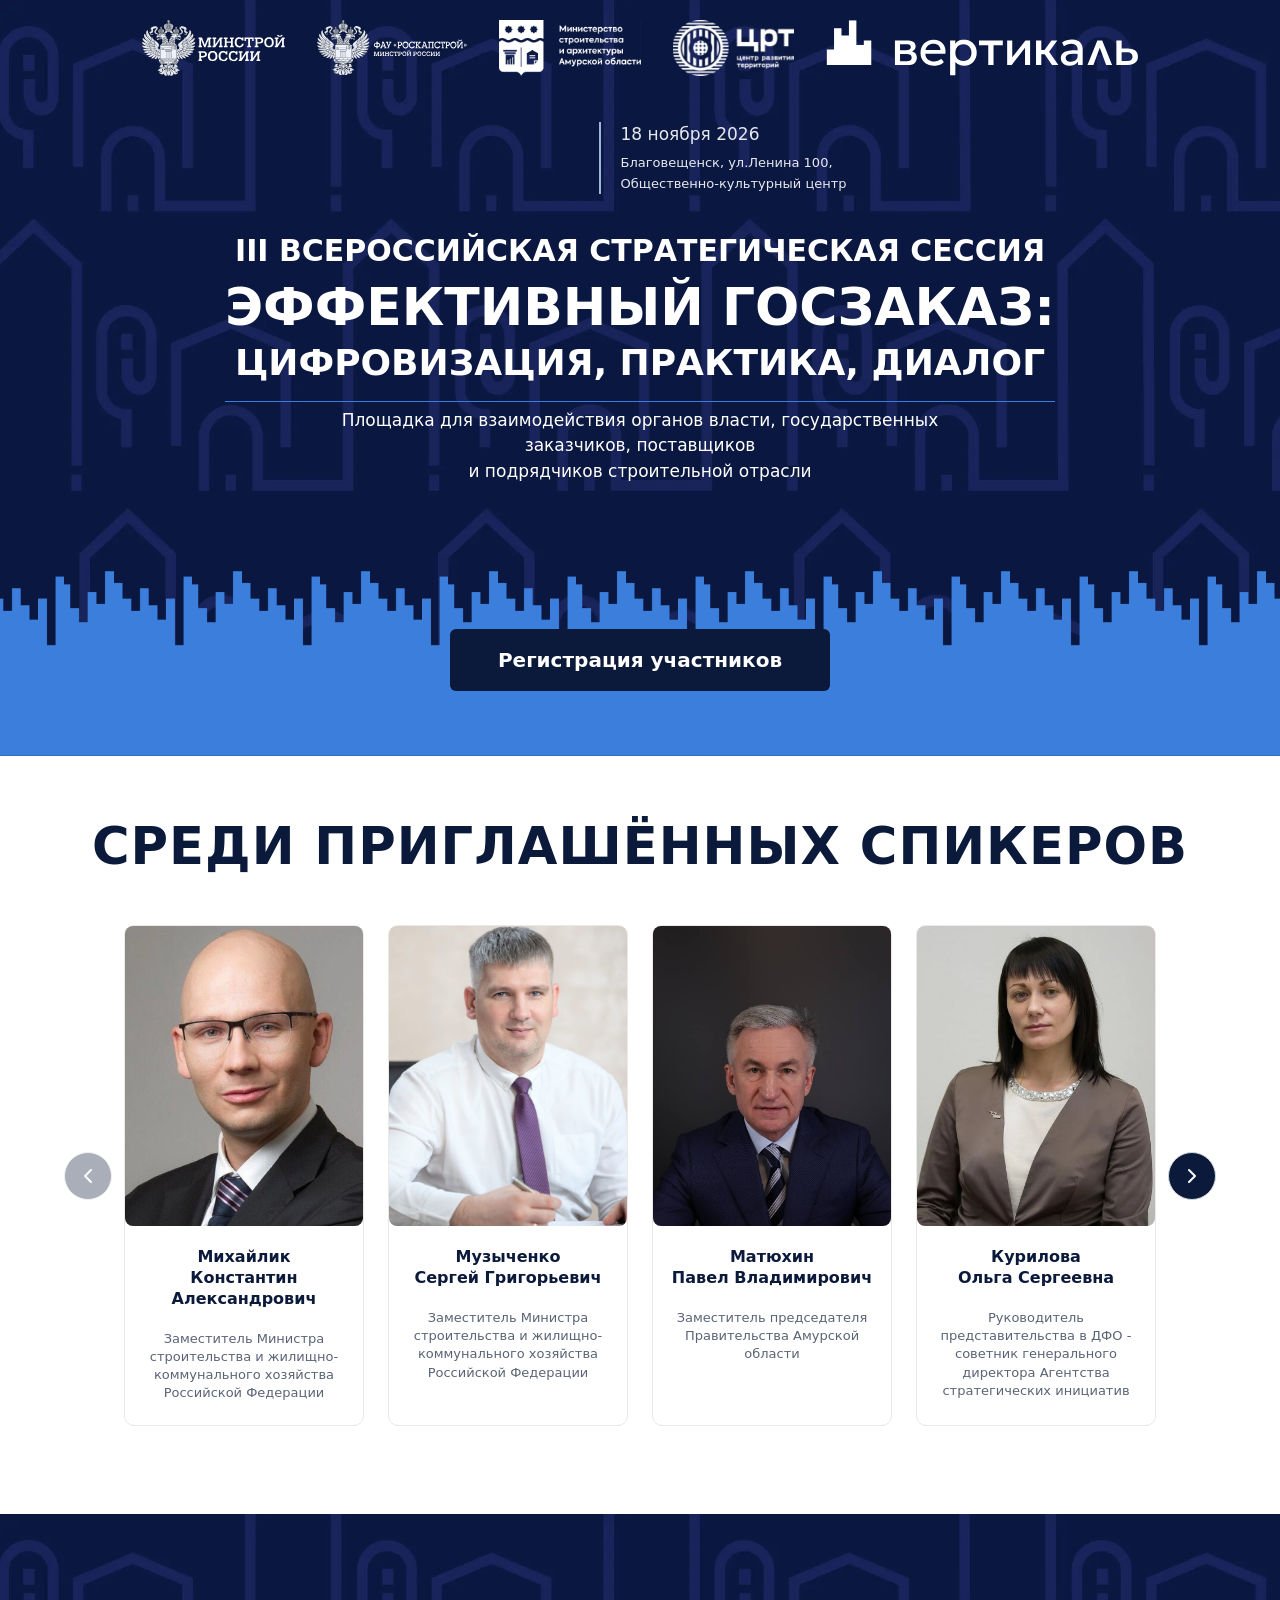
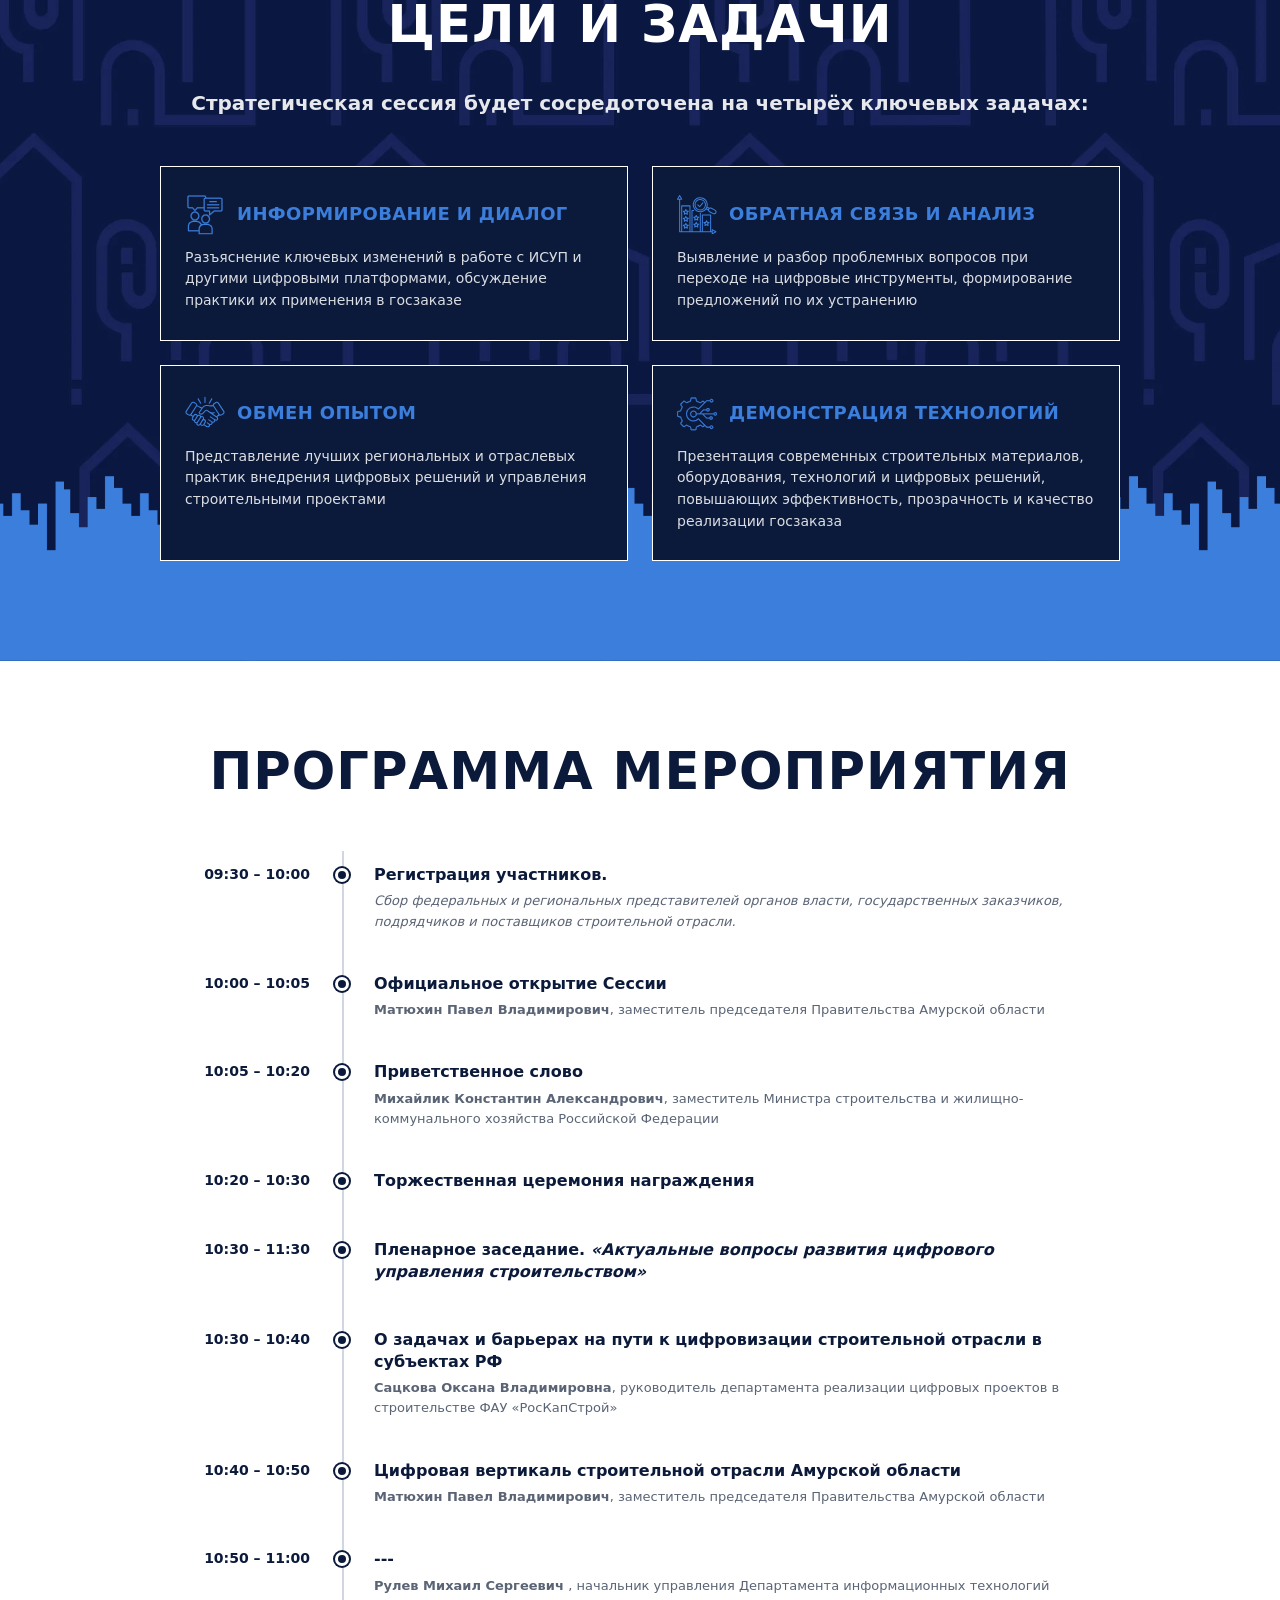
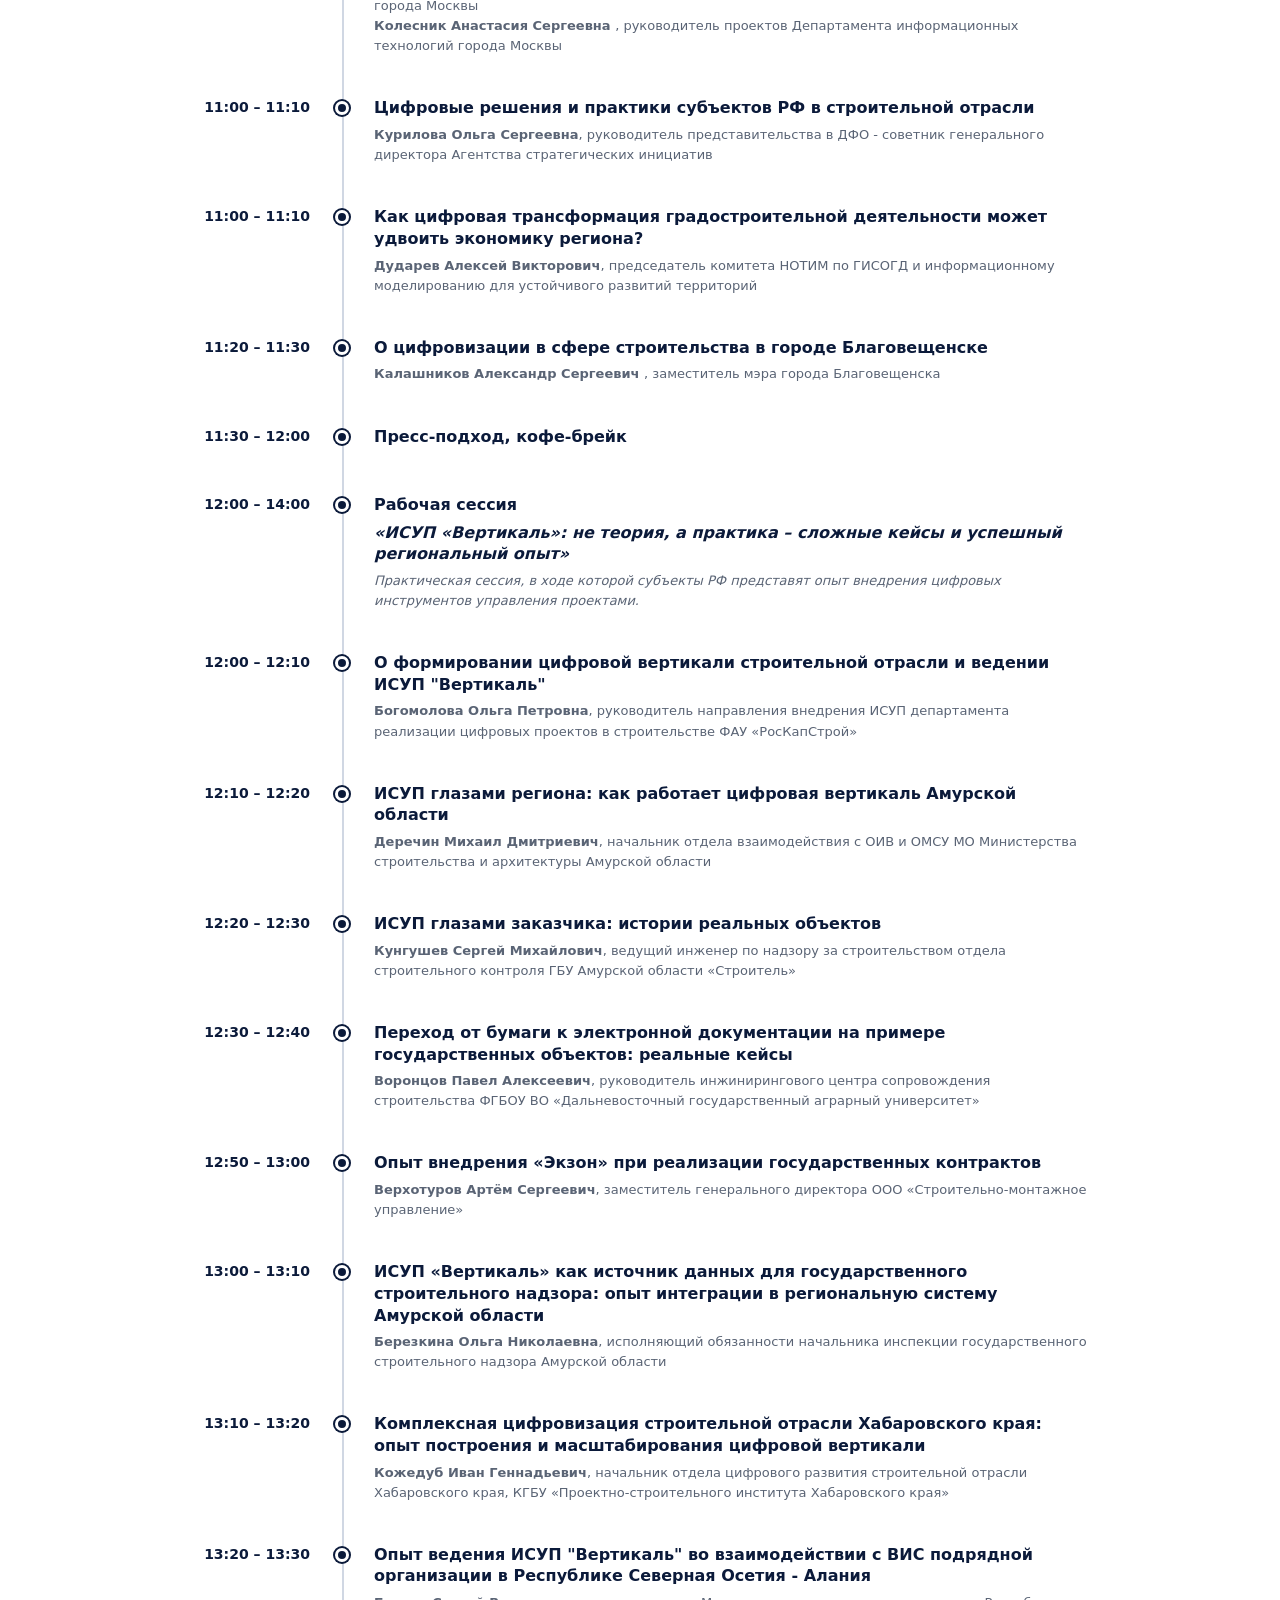
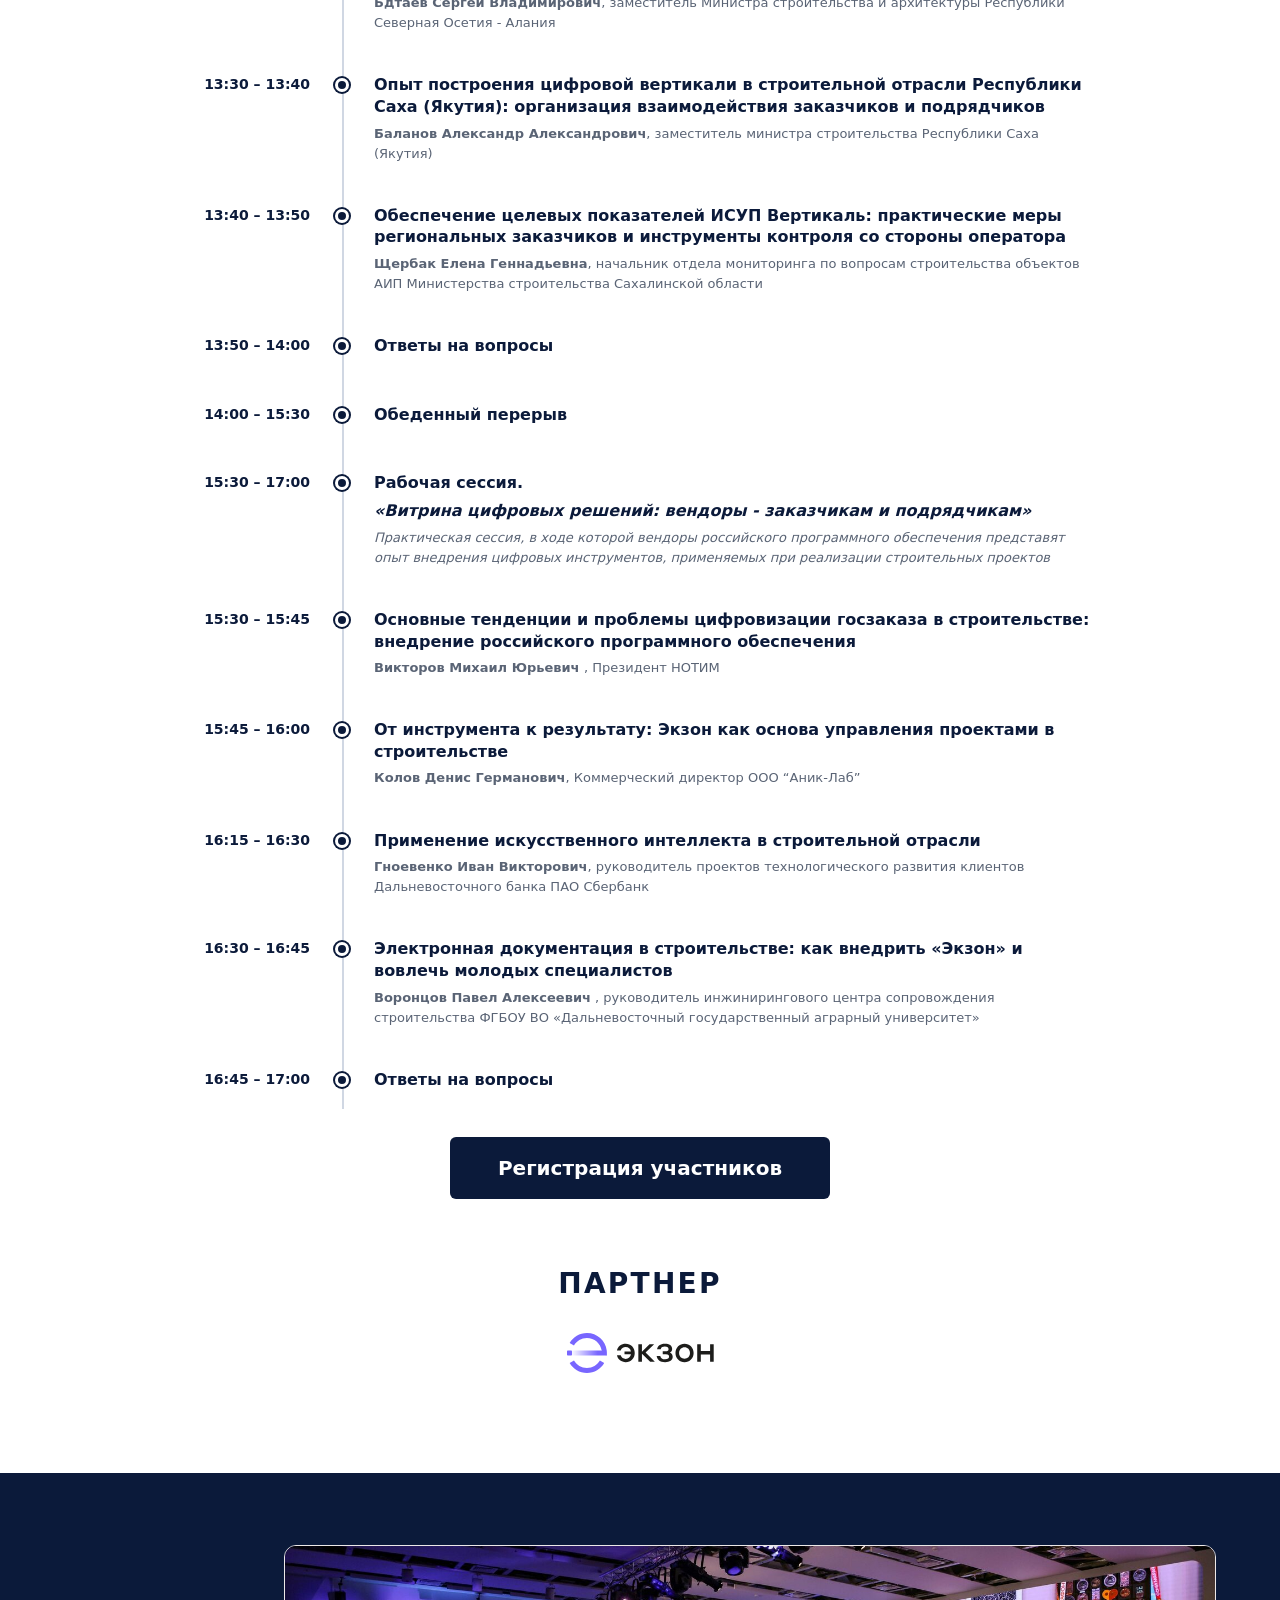
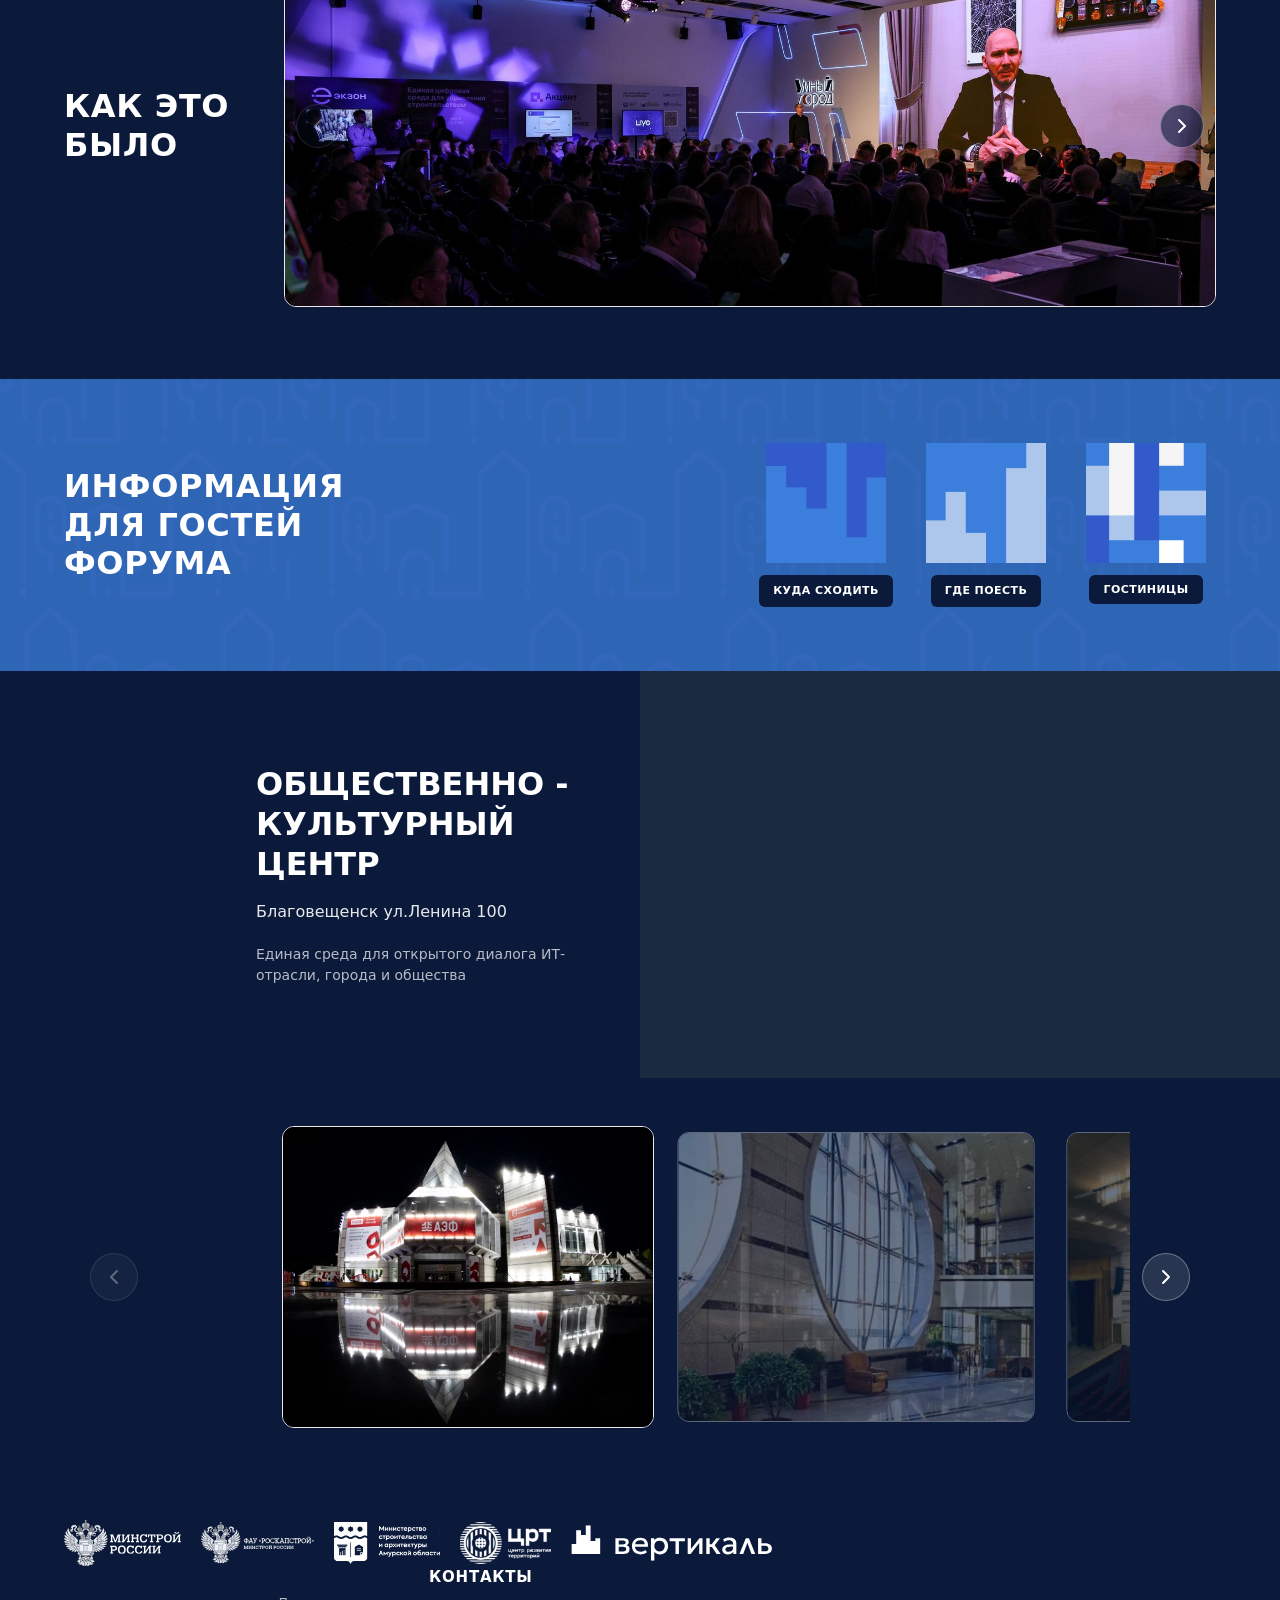
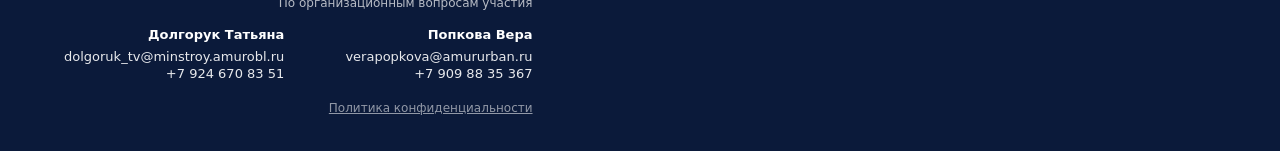
==== commit fc77e1bd: "Update index.html" ====
--- a/index.html
+++ b/index.html
@@ -101,7 +101,7 @@
               <div class="speaker-card__photo">
                 <img src="img/speakers/speaker_new_5.png" alt="Курилова Ольга Сергеевна">
               </div>
-              <h3 class="speaker-card__name">Курилова<br>Ольга Сергеевна</h3>
+              <h3 class="speaker-card__name">Курилова<br>Ольга Сергеевна</h3> 
               <p class="speaker-card__position">Руководитель представительства в ДФО - советник генерального директора Агентства стратегических инициатив</p>
             </article>
           </div>
@@ -493,7 +493,7 @@
           <div class="schedule__dot"></div>
           <div class="schedule__content">
             <h3 class="schedule__title">Цифровые решения и практики субъектов РФ в строительной отрасли </h3>
-            <p class="schedule__text"><b>Курилова Ольга Сергеевна</b>, руководитель представительства в ДФО Агентства стратегических инициатив по продвижению новых проектов</p>
+            <p class="schedule__text"><b>Курилова Ольга Сергеевна</b>, руководитель представительства в ДФО - советник генерального директора Агентства стратегических инициатив</p>
           </div>
         </div>
         
--- a/css/style.css
+++ b/css/style.css
@@ -622,7 +622,7 @@
 .footer__logos {
   display: flex;
   align-items: center;
-  gap: 24px;
+  gap: 20px;
   flex-wrap: wrap;
   padding-top: 4px;
 }
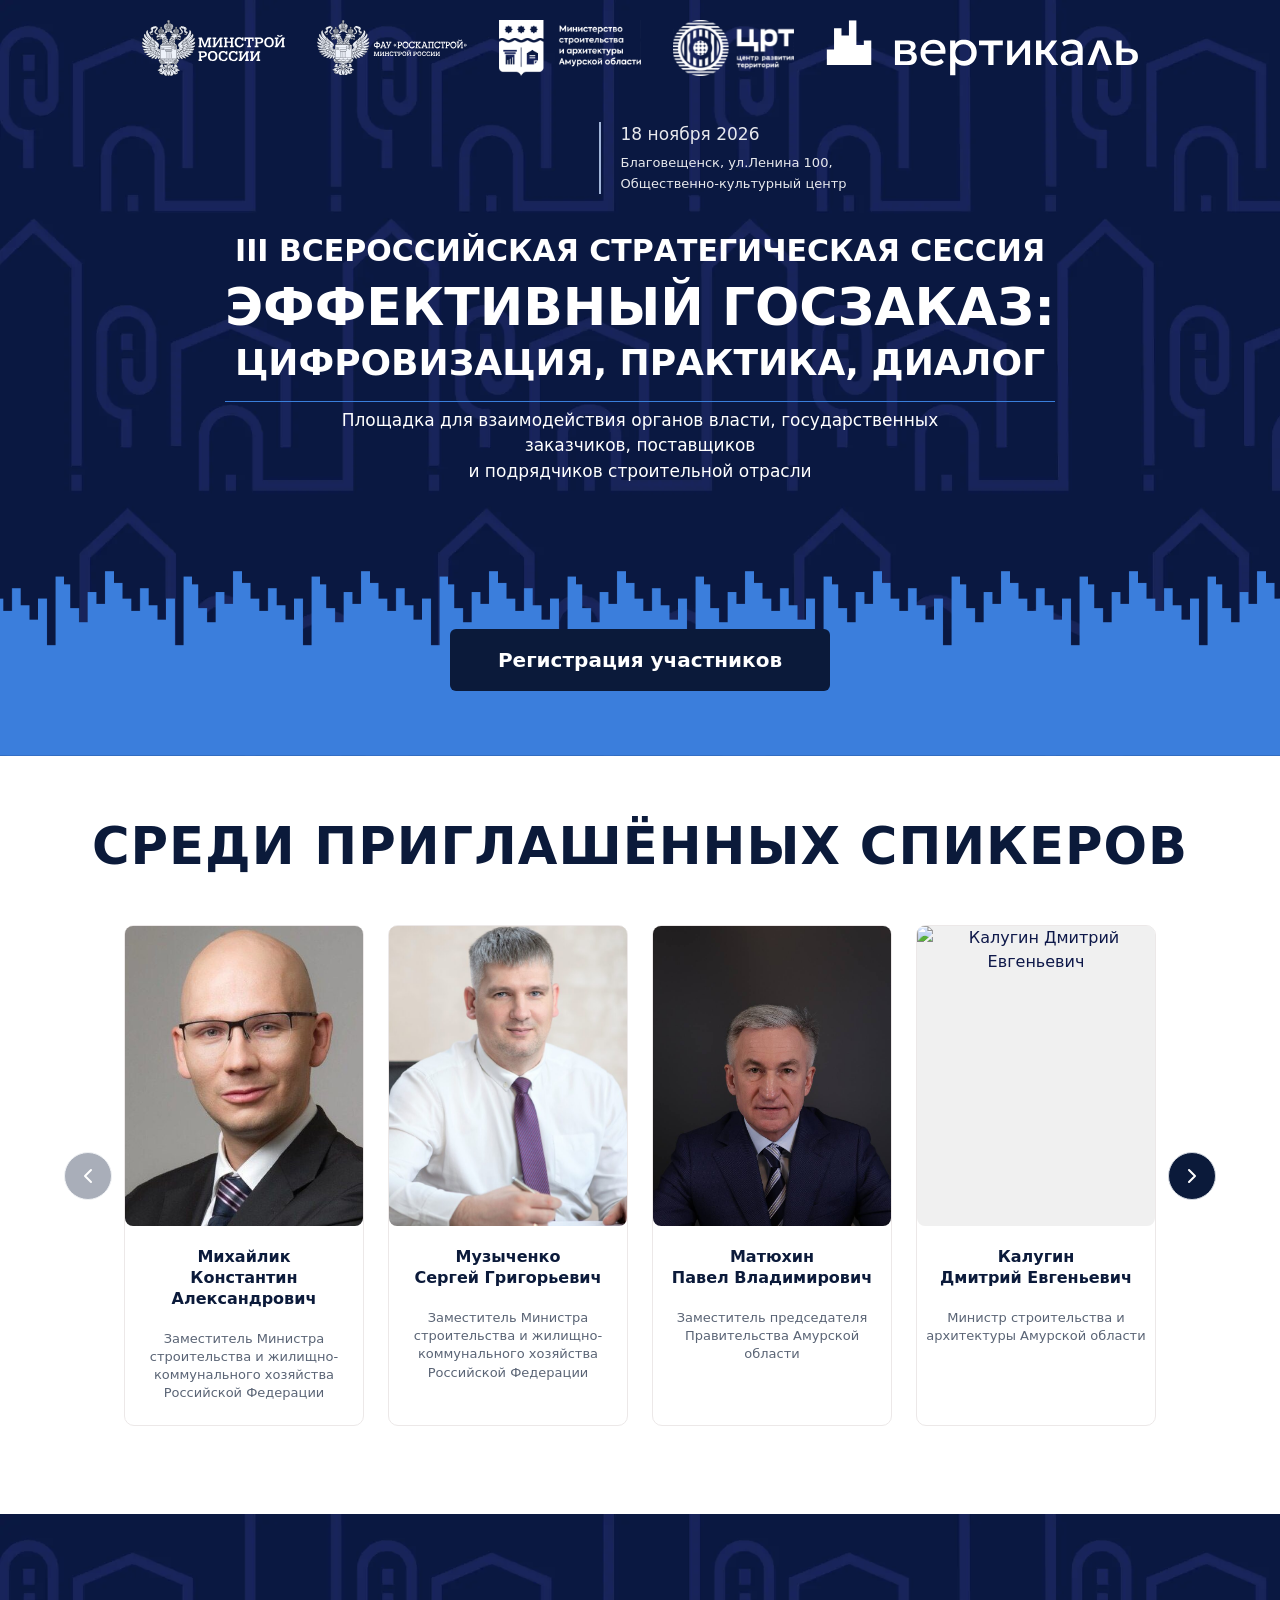
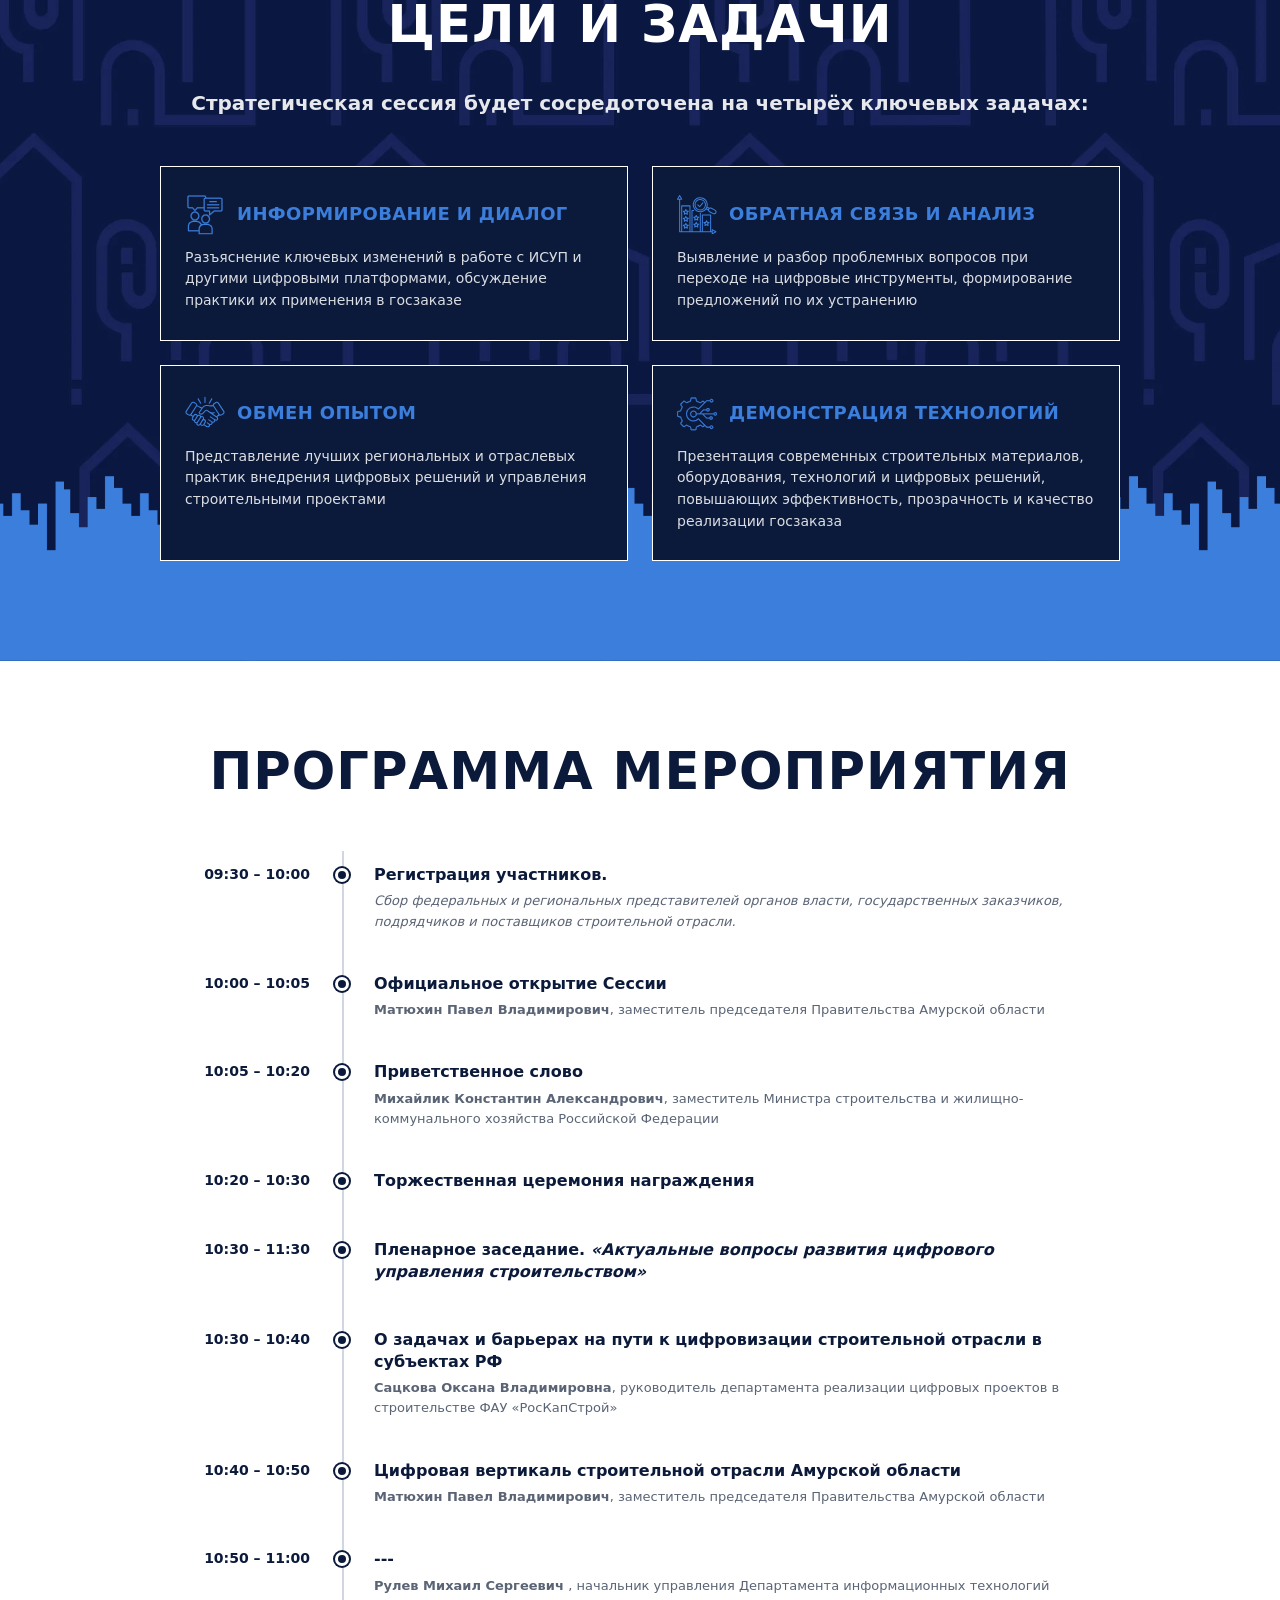
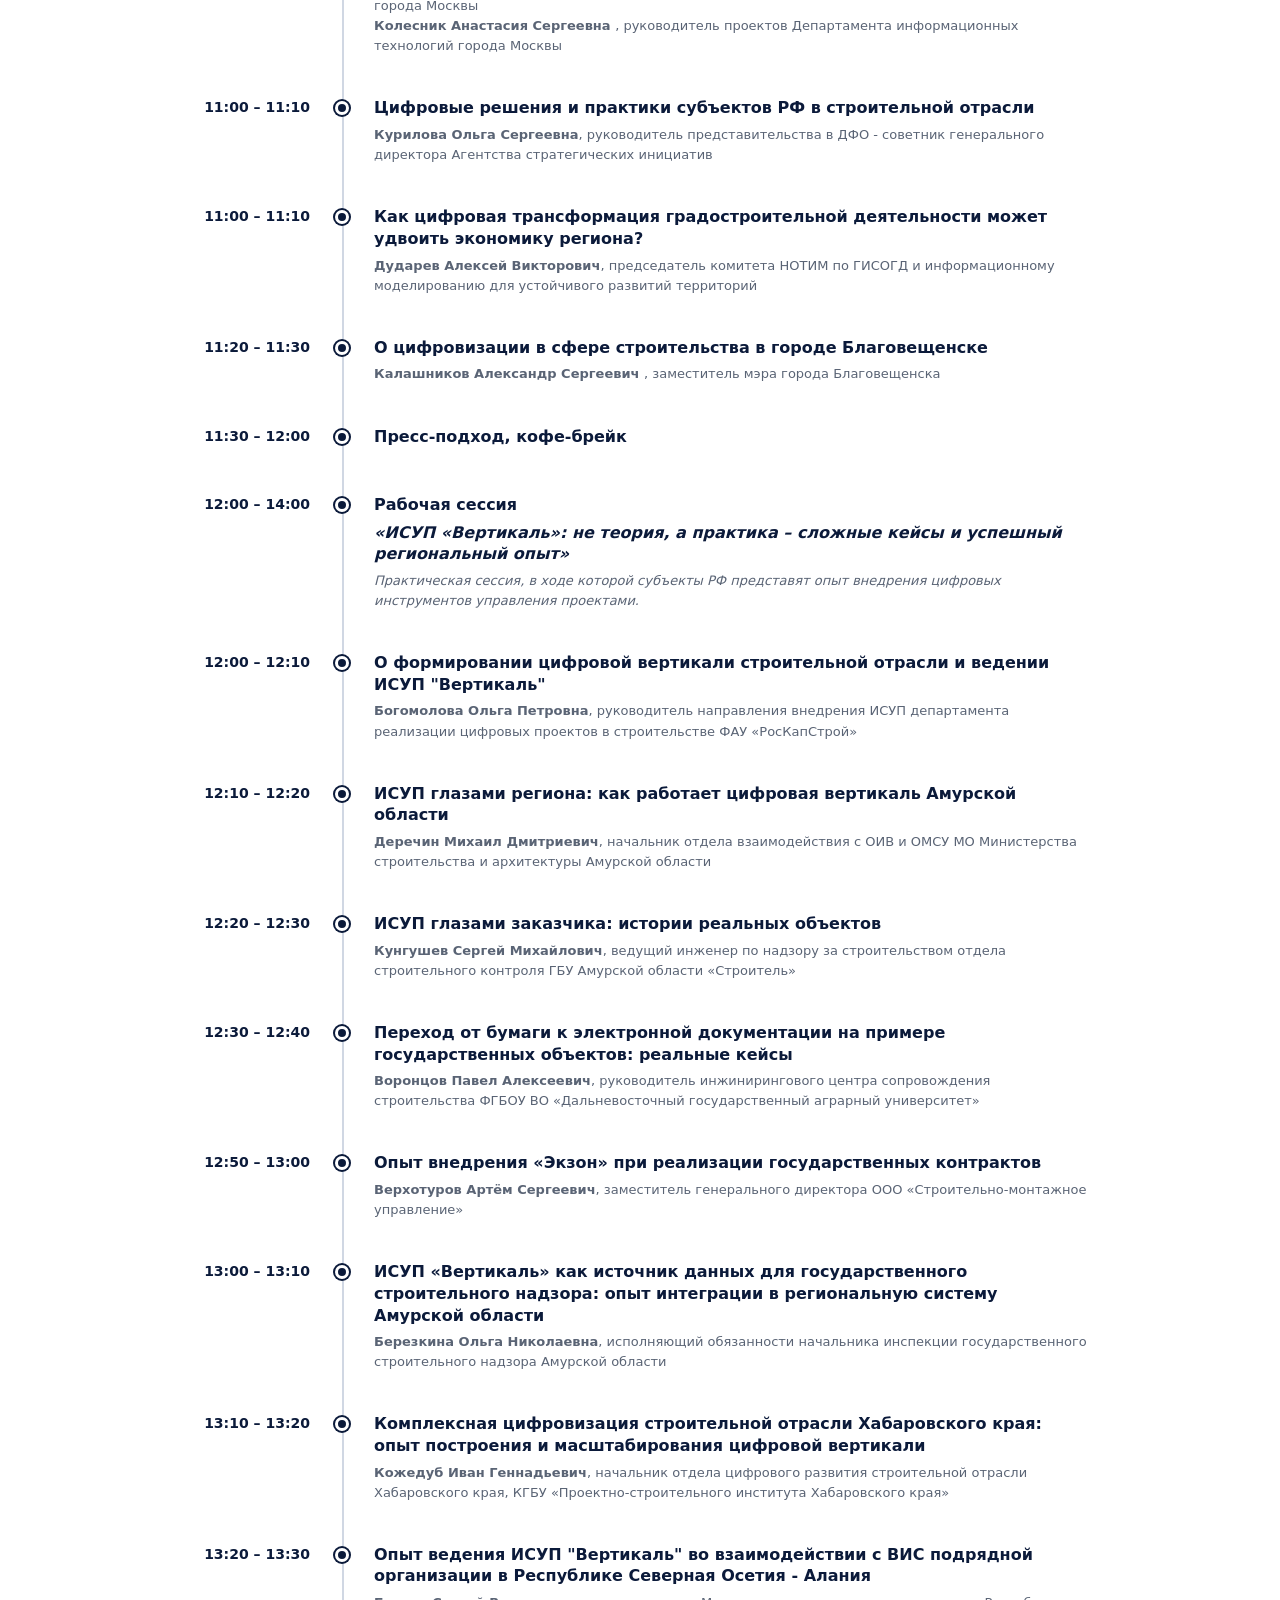
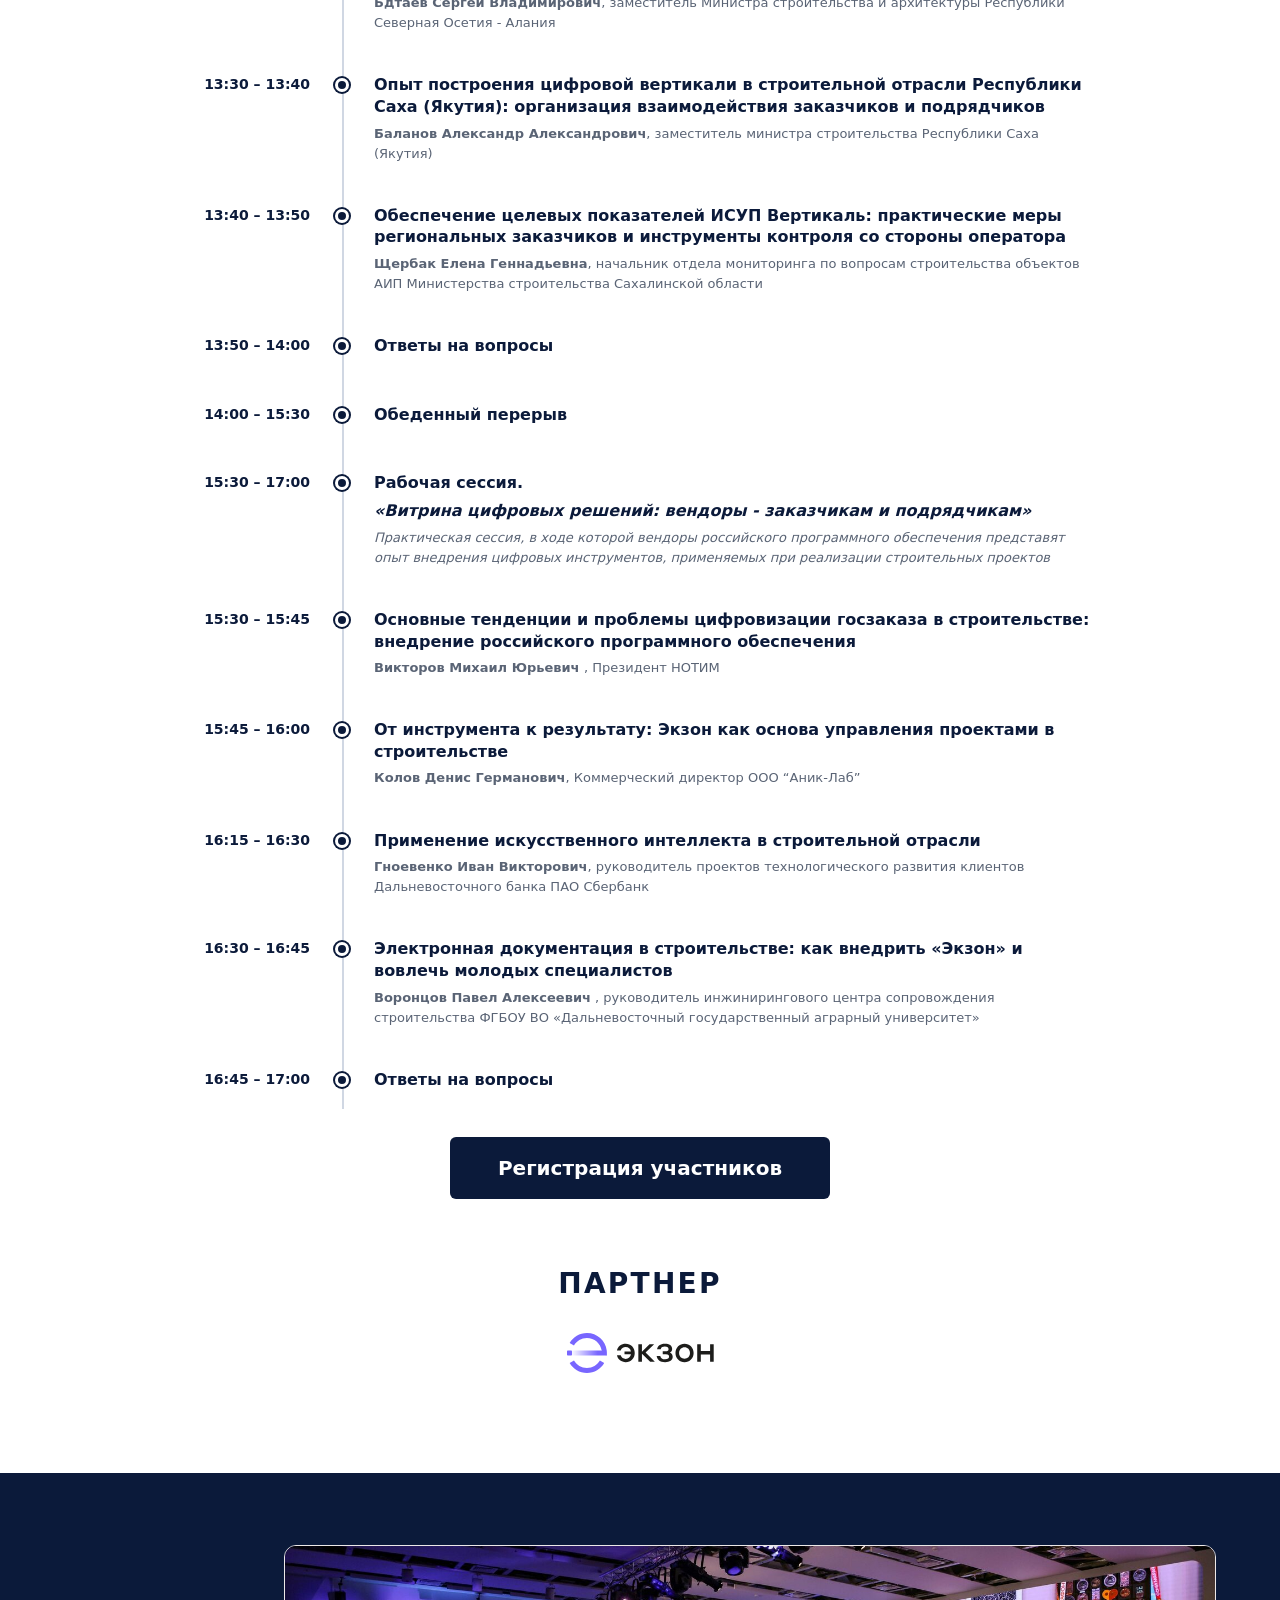
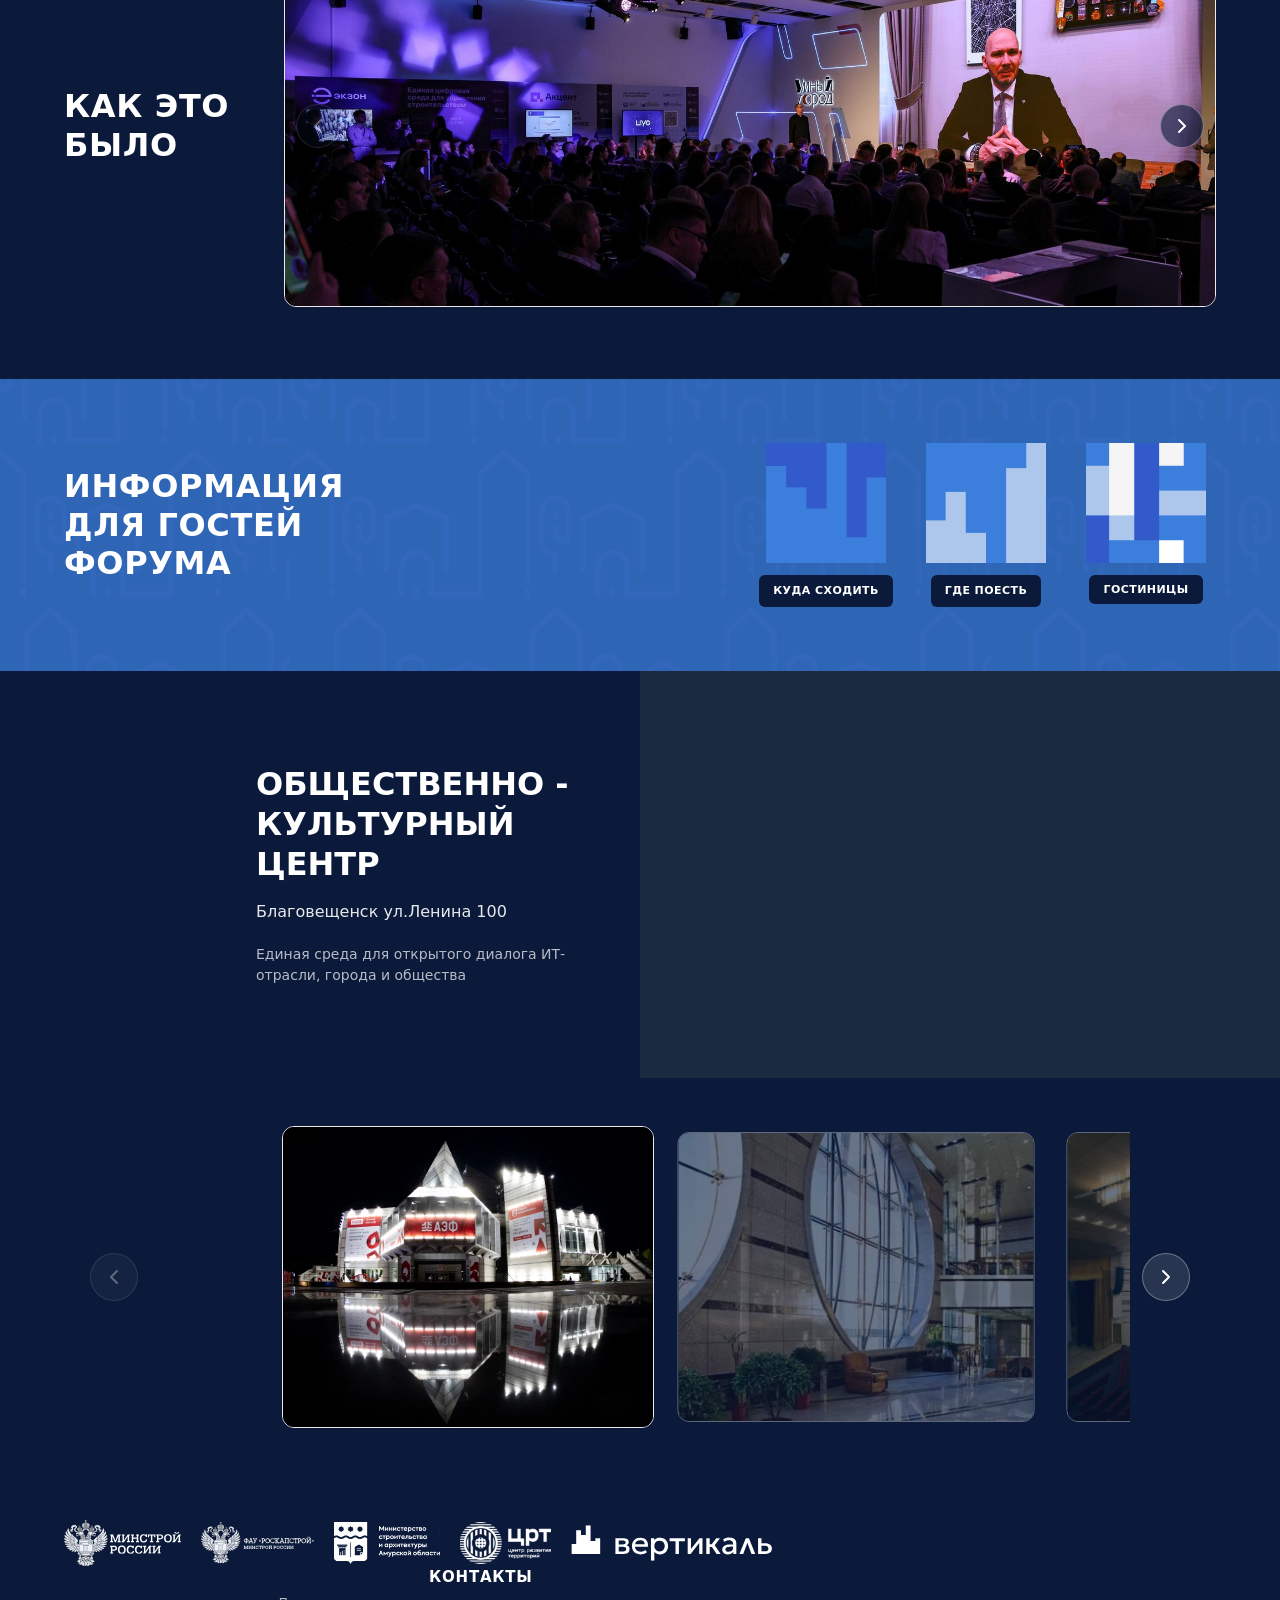
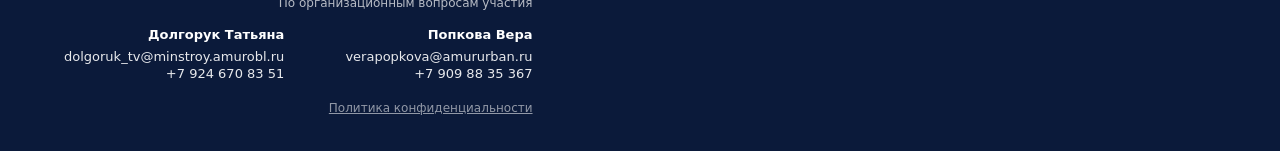
==== commit 203127ad: "Update index.html Добавлены новые люди в слайдер" ====
--- a/index.html
+++ b/index.html
@@ -95,6 +95,16 @@
               <p class="speaker-card__position">Заместитель председателя Правительства Амурской области </p>
             </article>
           </div>
+            <!-- 2,25 -->
+          <div class="slider__slide">
+            <article class="speaker-card">
+              <div class="speaker-card__photo">
+                <img src="img/speakers/speaker_new_6.jpg" alt="Калугин Дмитрий Евгеньевич">
+              </div>
+              <h3 class="speaker-card__name">Калугин<br> Дмитрий Евгеньевич</h3>
+              <p class="speaker-card__position">Министр строительства и архитектуры Амурской области </p>
+            </article>
+          </div>
            <!-- 2,125 -->
           <div class="slider__slide">
             <article class="speaker-card">
@@ -126,6 +136,56 @@
               <h3 class="speaker-card__name">Колесник<br>Анастасия Сергеевна</h3>
               <p class="speaker-card__position">Руководитель проектов Департамента информационных технологий города
                 Москвы</p>
+            </article>
+          </div>
+            <!-- 3 -->
+          <div class="slider__slide">
+            <article class="speaker-card">
+              <div class="speaker-card__photo">
+                <img src="img/speakers/speaker_new_7.jpg" alt="Баланов Александр Александрович">
+              </div>
+              <h3 class="speaker-card__name">Баланов <br> Александр Александрович</h3>
+              <p class="speaker-card__position">Заместитель Министра строительства Республики Саха (Якутия)</p>
+            </article>
+          </div>
+              <!-- 3 -->
+          <div class="slider__slide">
+            <article class="speaker-card">
+              <div class="speaker-card__photo">
+                <img src="img/speakers/speaker_new_8.jpg" alt="Бдтаев Сергей Владимирович">
+              </div>
+              <h3 class="speaker-card__name">Бдтаев <br> Сергей Владимирович</h3>
+              <p class="speaker-card__position">Заместитель Министра строительства и архитектуры Республики Северная Осетия — Алания</p>
+            </article>
+          </div>
+               <!-- 3 -->
+          <div class="slider__slide">
+            <article class="speaker-card">
+              <div class="speaker-card__photo">
+                <img src="img/speakers/speaker_new_9.jpg" alt="Дударев Алексей Викторович">
+              </div>
+              <h3 class="speaker-card__name">Дударев <br> Алексей Викторович</h3>
+              <p class="speaker-card__position">Председатель комитета НОТИМ по ГИСОГД и информационному моделированию для устойчивого развития территорий</p>
+            </article>
+          </div>
+                  <!-- 3 -->
+          <div class="slider__slide">
+            <article class="speaker-card">
+              <div class="speaker-card__photo">
+                <img src="img/speakers/speaker_new_10.jpg" alt="Кожедуб Иван Геннадьевич">
+              </div>
+              <h3 class="speaker-card__name">Кожедуб <br> Иван Геннадьевич</h3>
+              <p class="speaker-card__position">Начальник отдела цифрового развития строительной отрасли Хабаровского края, КГБУ "Проектно-строительного института Хабаровского края"</p>
+            </article>
+          </div>
+                        <!-- 3 -->
+          <div class="slider__slide">
+            <article class="speaker-card">
+              <div class="speaker-card__photo">
+                <img src="img/speakers/speaker_new_11.jpg" alt="Кунгушев Сергей Михайлович">
+              </div>
+              <h3 class="speaker-card__name">Кунгушев <br> Сергей Михайлович</h3>
+              <p class="speaker-card__position">Ведущий инженер по надзору за строительством отдела строительного контроля ГБУ Амурской области "Строитель"</p>
             </article>
           </div>
           <!-- 4 -->
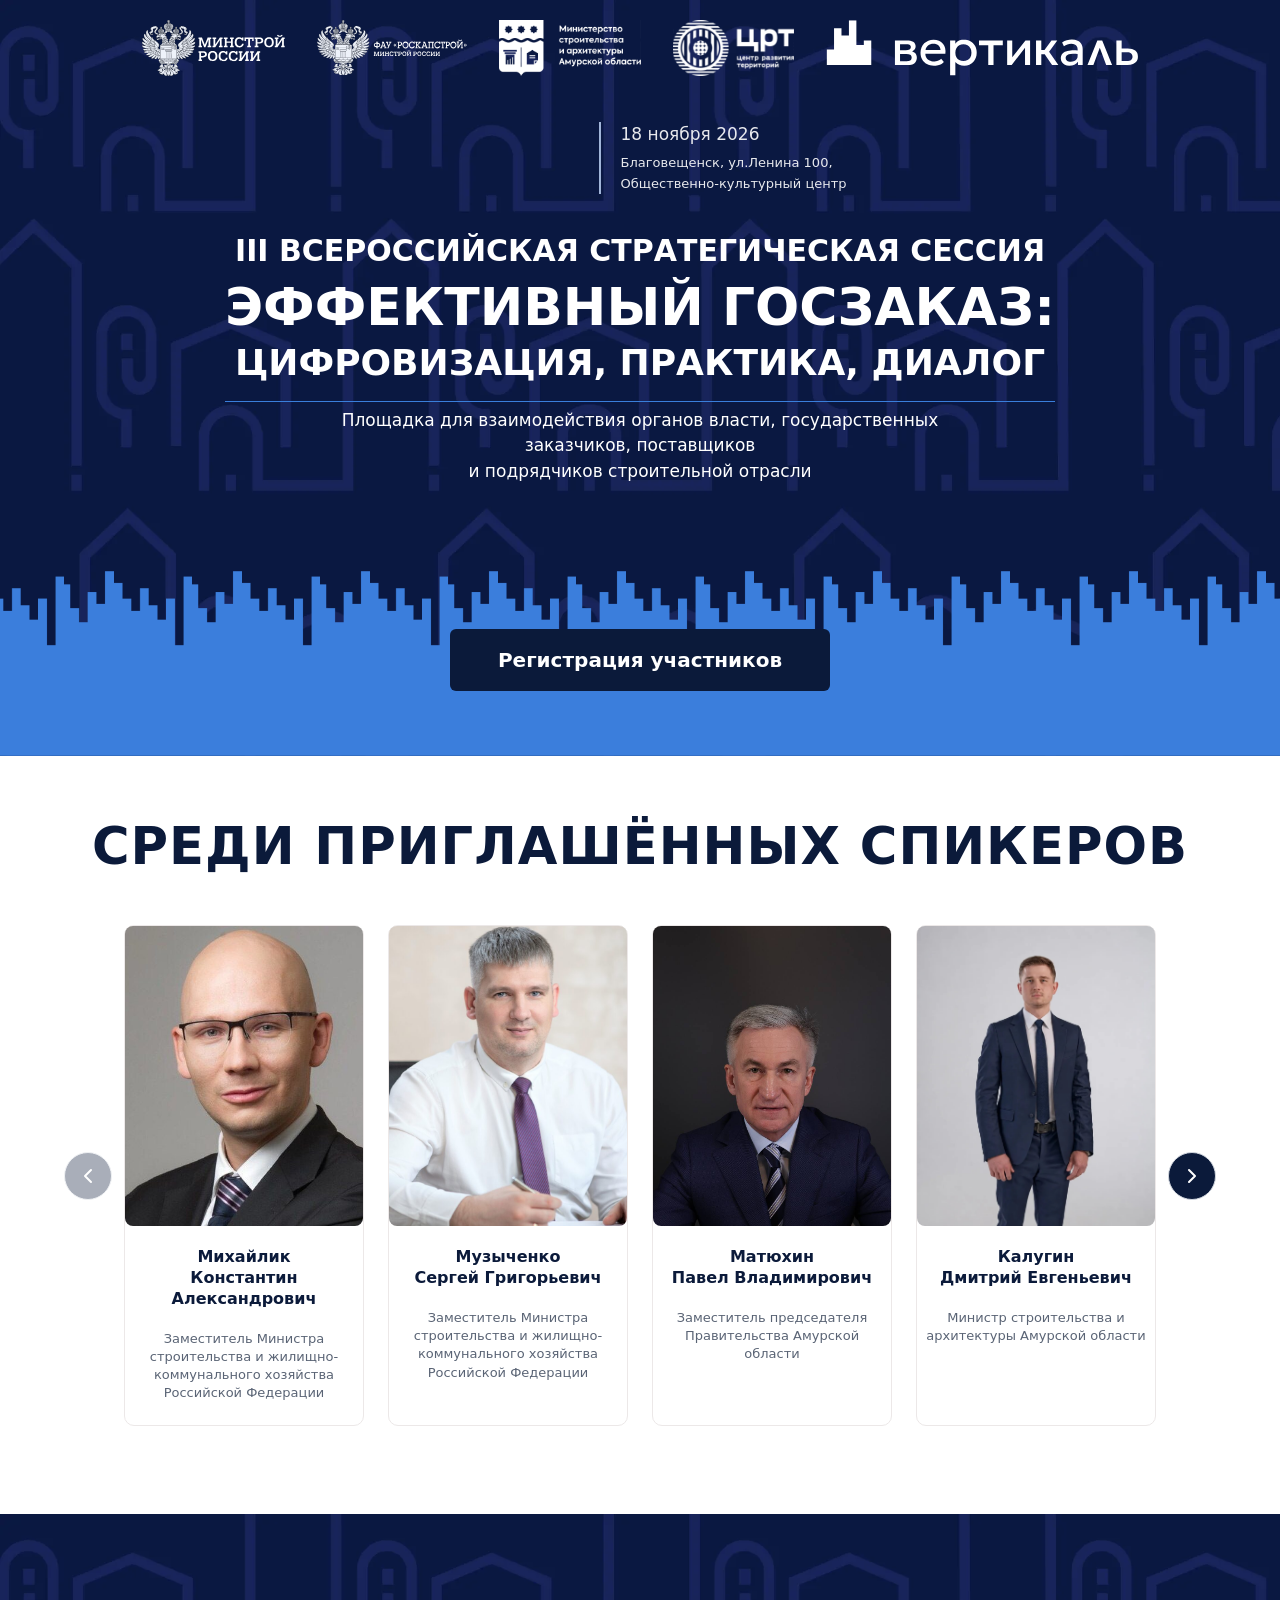
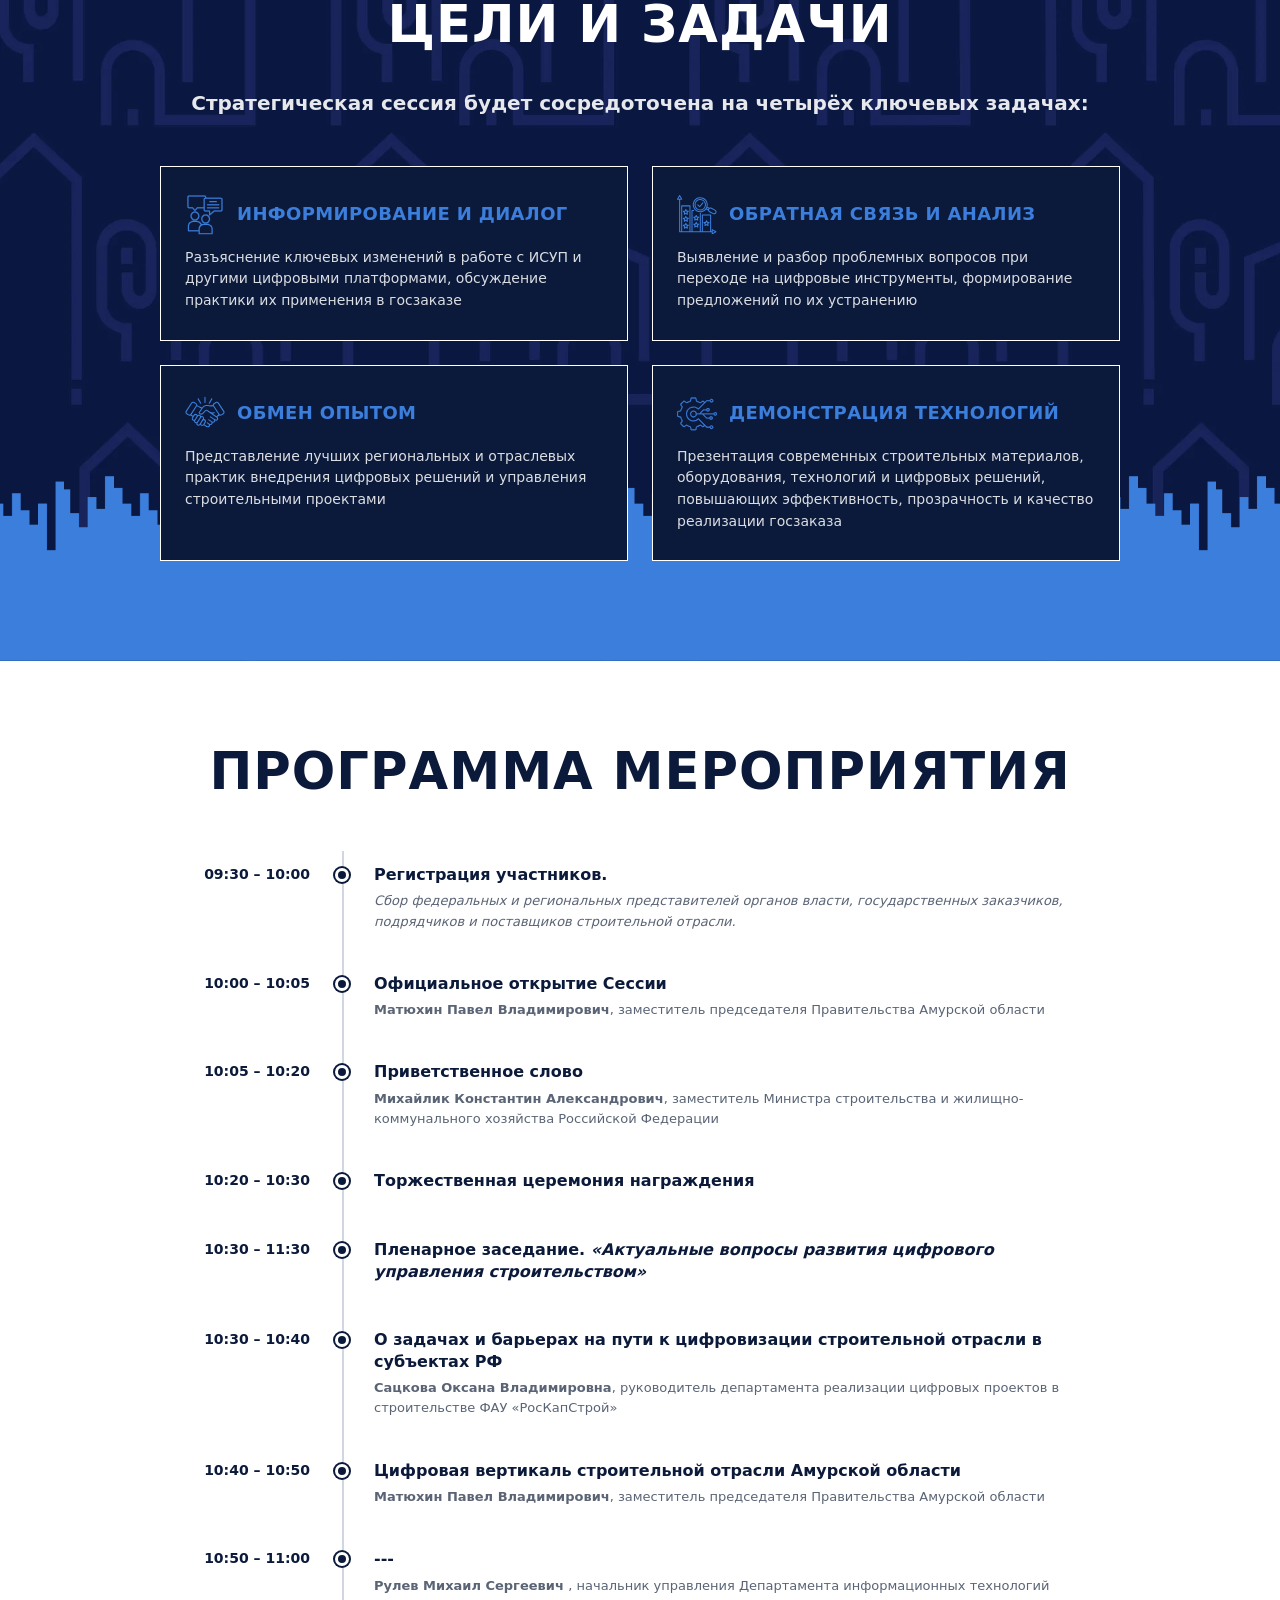
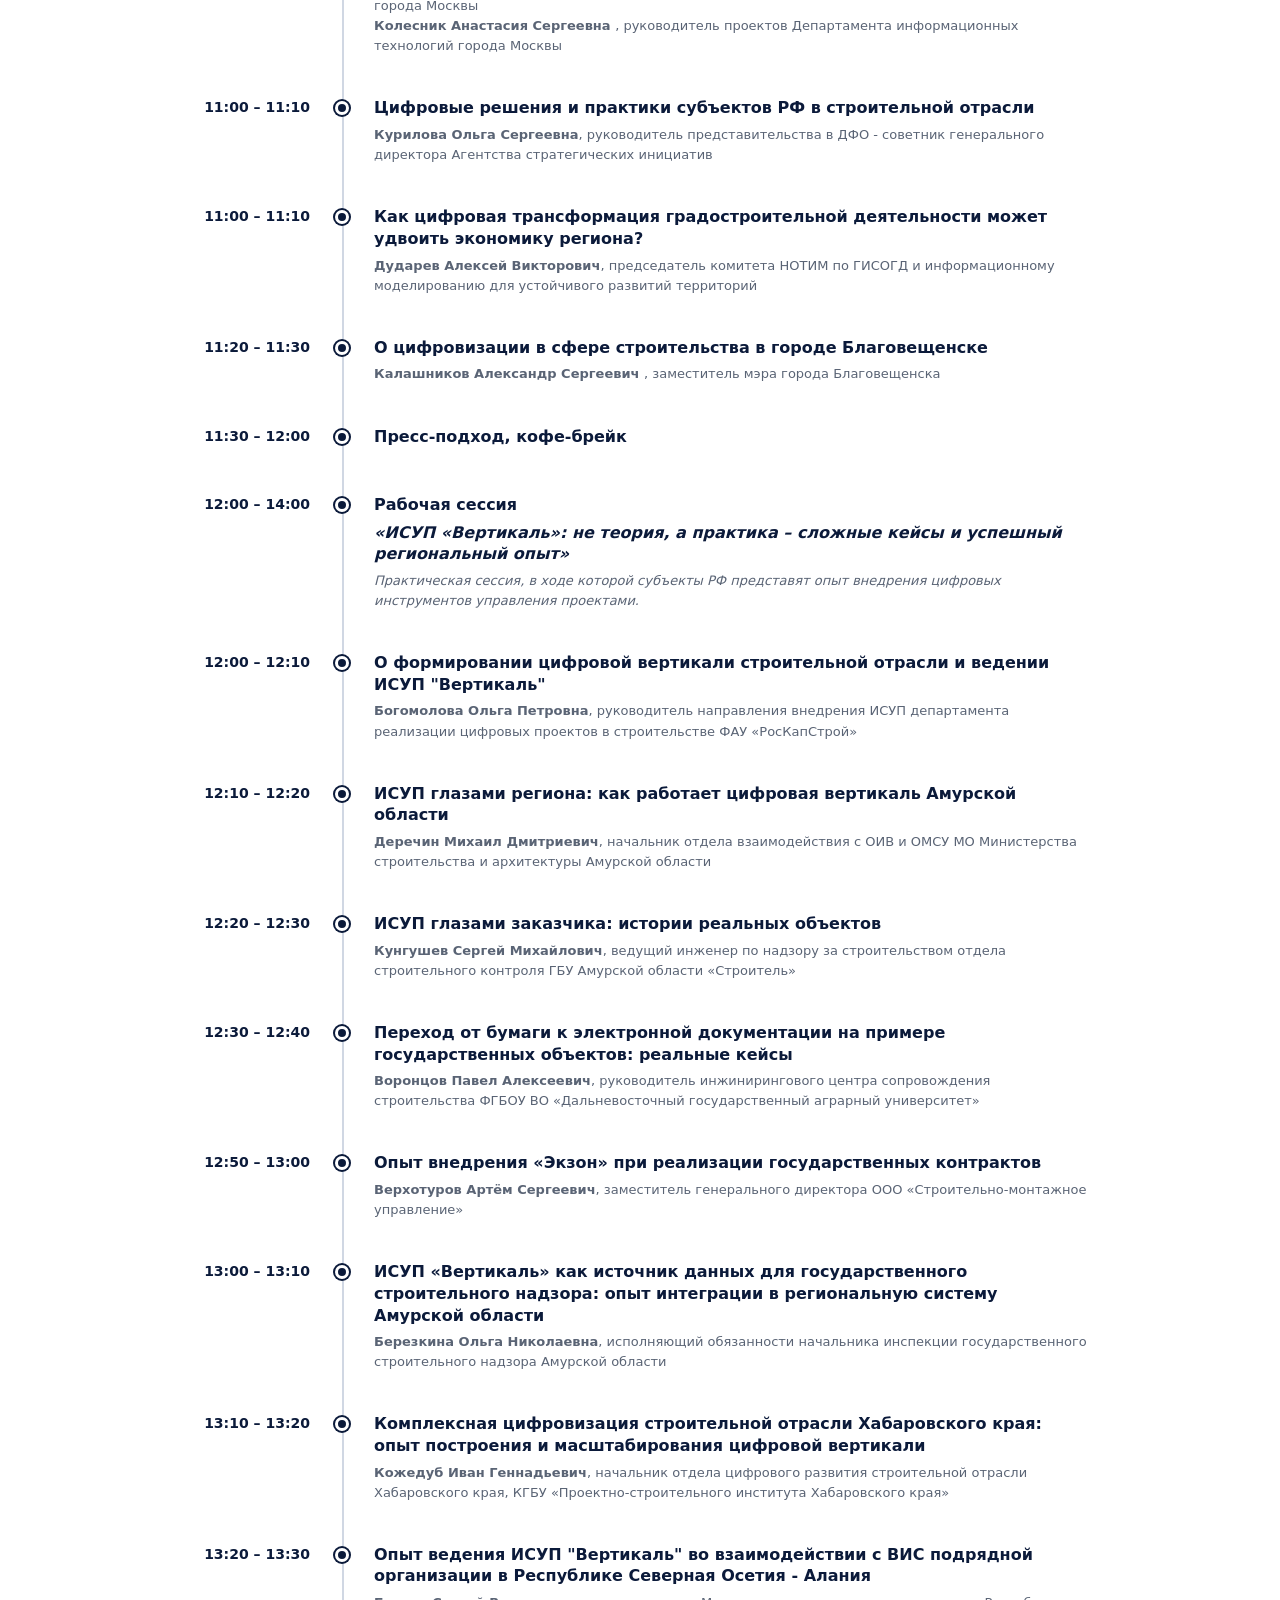
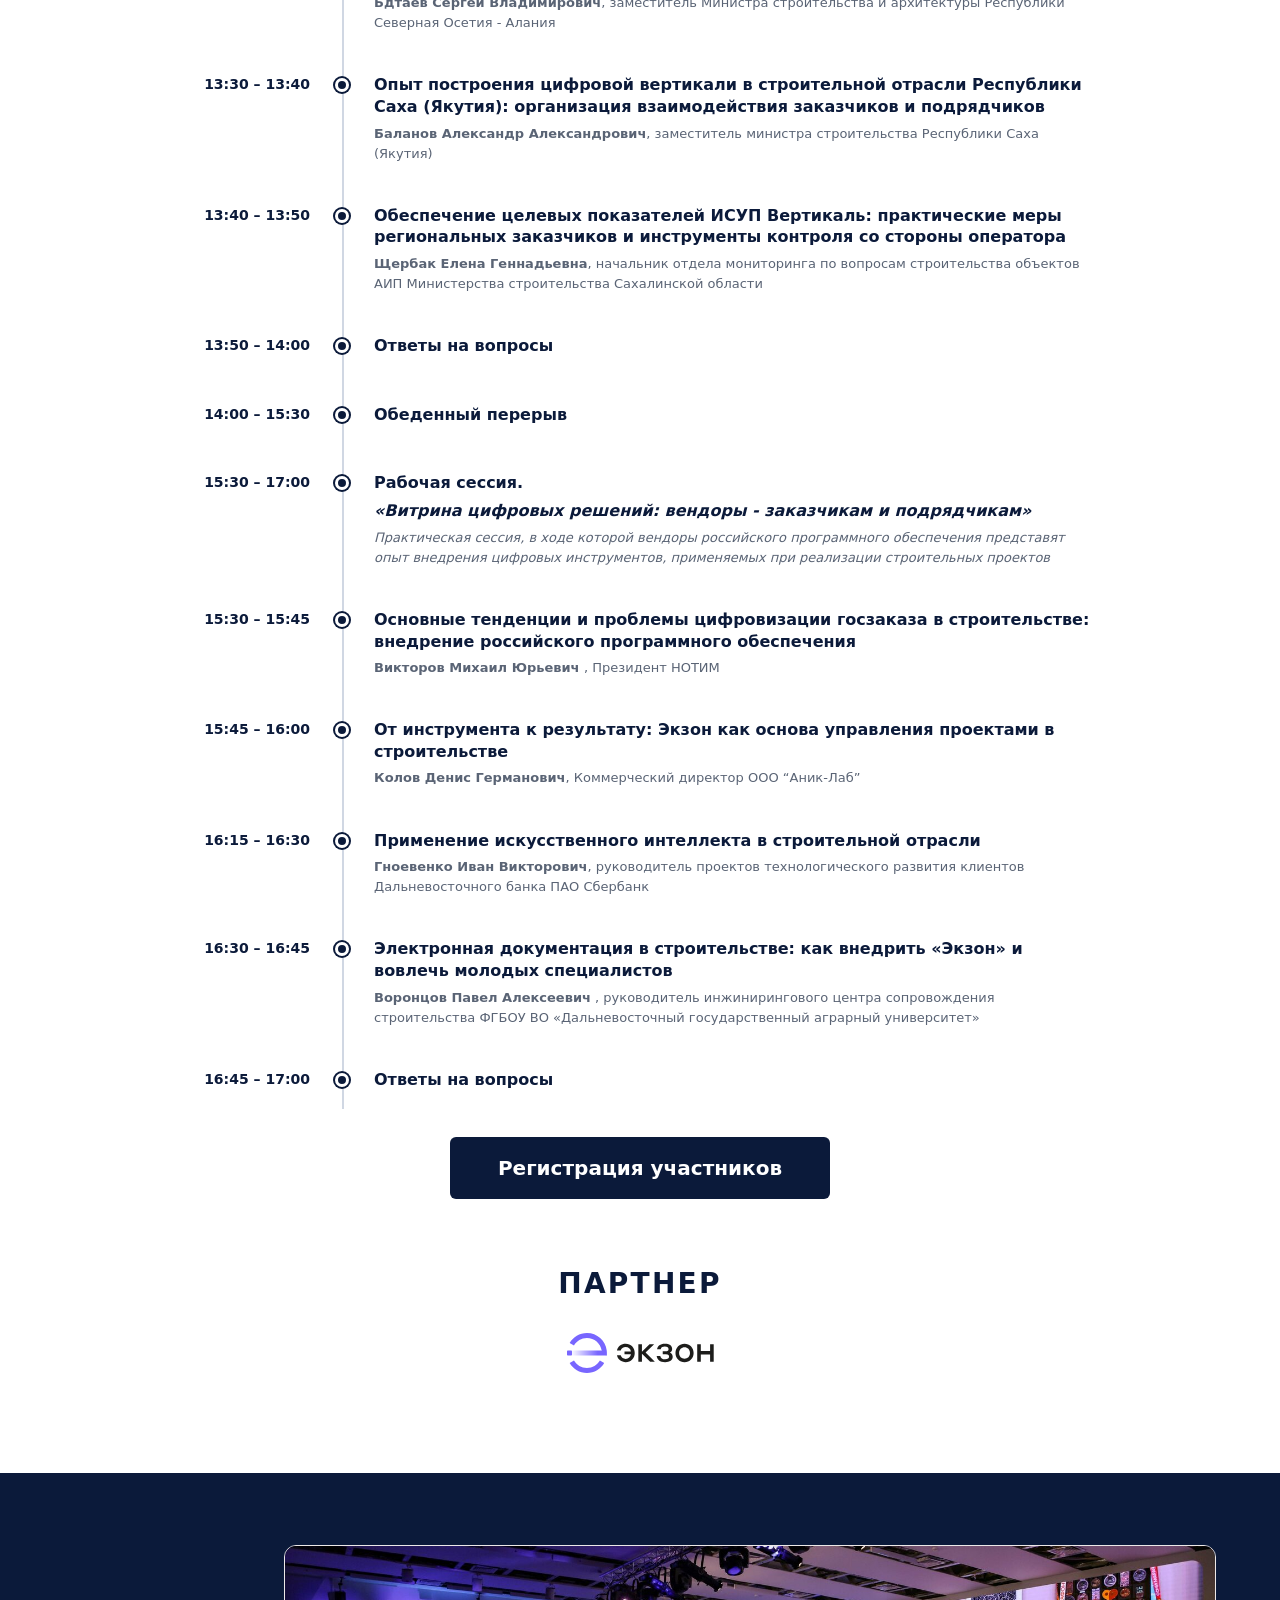
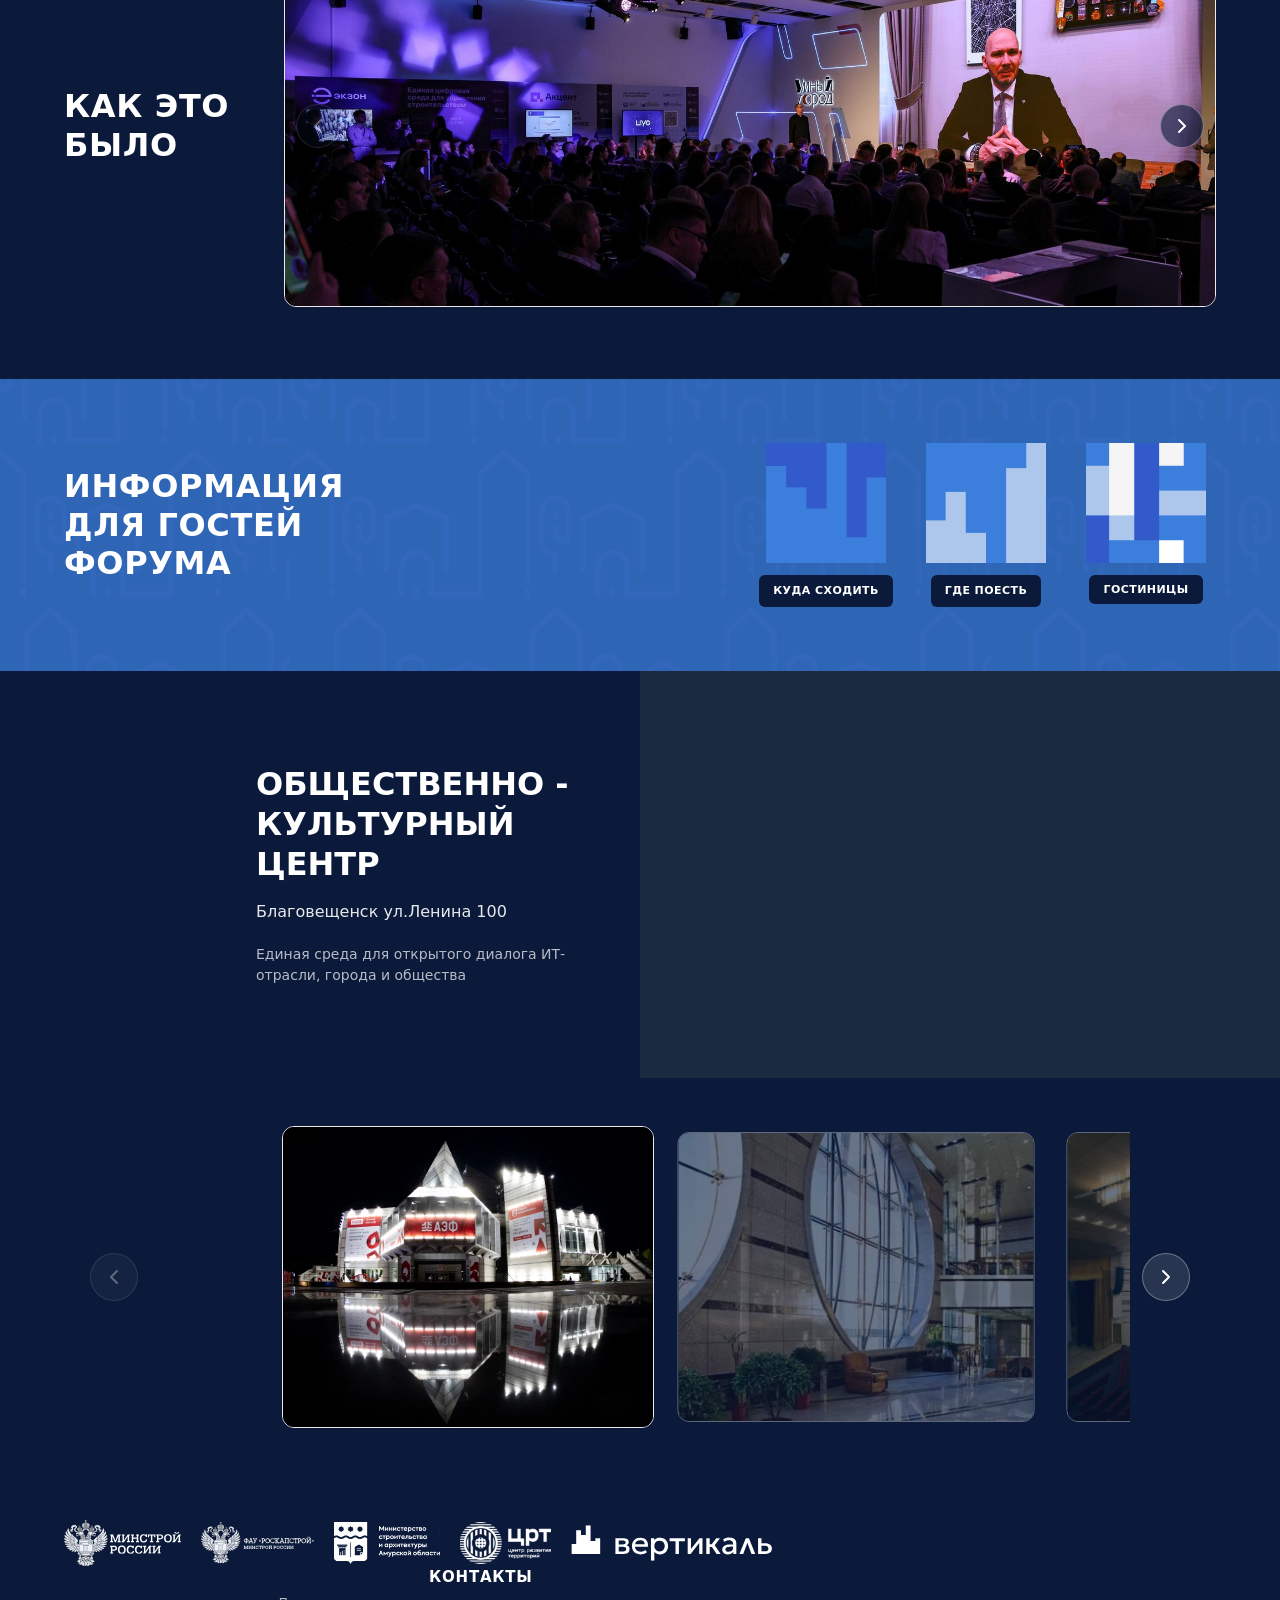
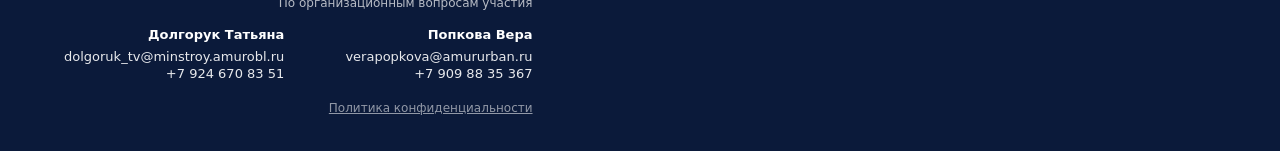
==== commit c95698b6: "Замена Калугина" ====
--- a/index.html
+++ b/index.html
@@ -99,7 +99,7 @@
           <div class="slider__slide">
             <article class="speaker-card">
               <div class="speaker-card__photo">
-                <img src="img/speakers/speaker_new_6.jpg" alt="Калугин Дмитрий Евгеньевич">
+                <img src="img/speakers/speaker_new_6.jpeg" alt="Калугин Дмитрий Евгеньевич">
               </div>
               <h3 class="speaker-card__name">Калугин<br> Дмитрий Евгеньевич</h3>
               <p class="speaker-card__position">Министр строительства и архитектуры Амурской области </p>
@@ -142,7 +142,7 @@
           <div class="slider__slide">
             <article class="speaker-card">
               <div class="speaker-card__photo">
-                <img src="img/speakers/speaker_new_7.jpg" alt="Баланов Александр Александрович">
+                <img src="img/speakers/speaker_new_7.png" alt="Баланов Александр Александрович">
               </div>
               <h3 class="speaker-card__name">Баланов <br> Александр Александрович</h3>
               <p class="speaker-card__position">Заместитель Министра строительства Республики Саха (Якутия)</p>
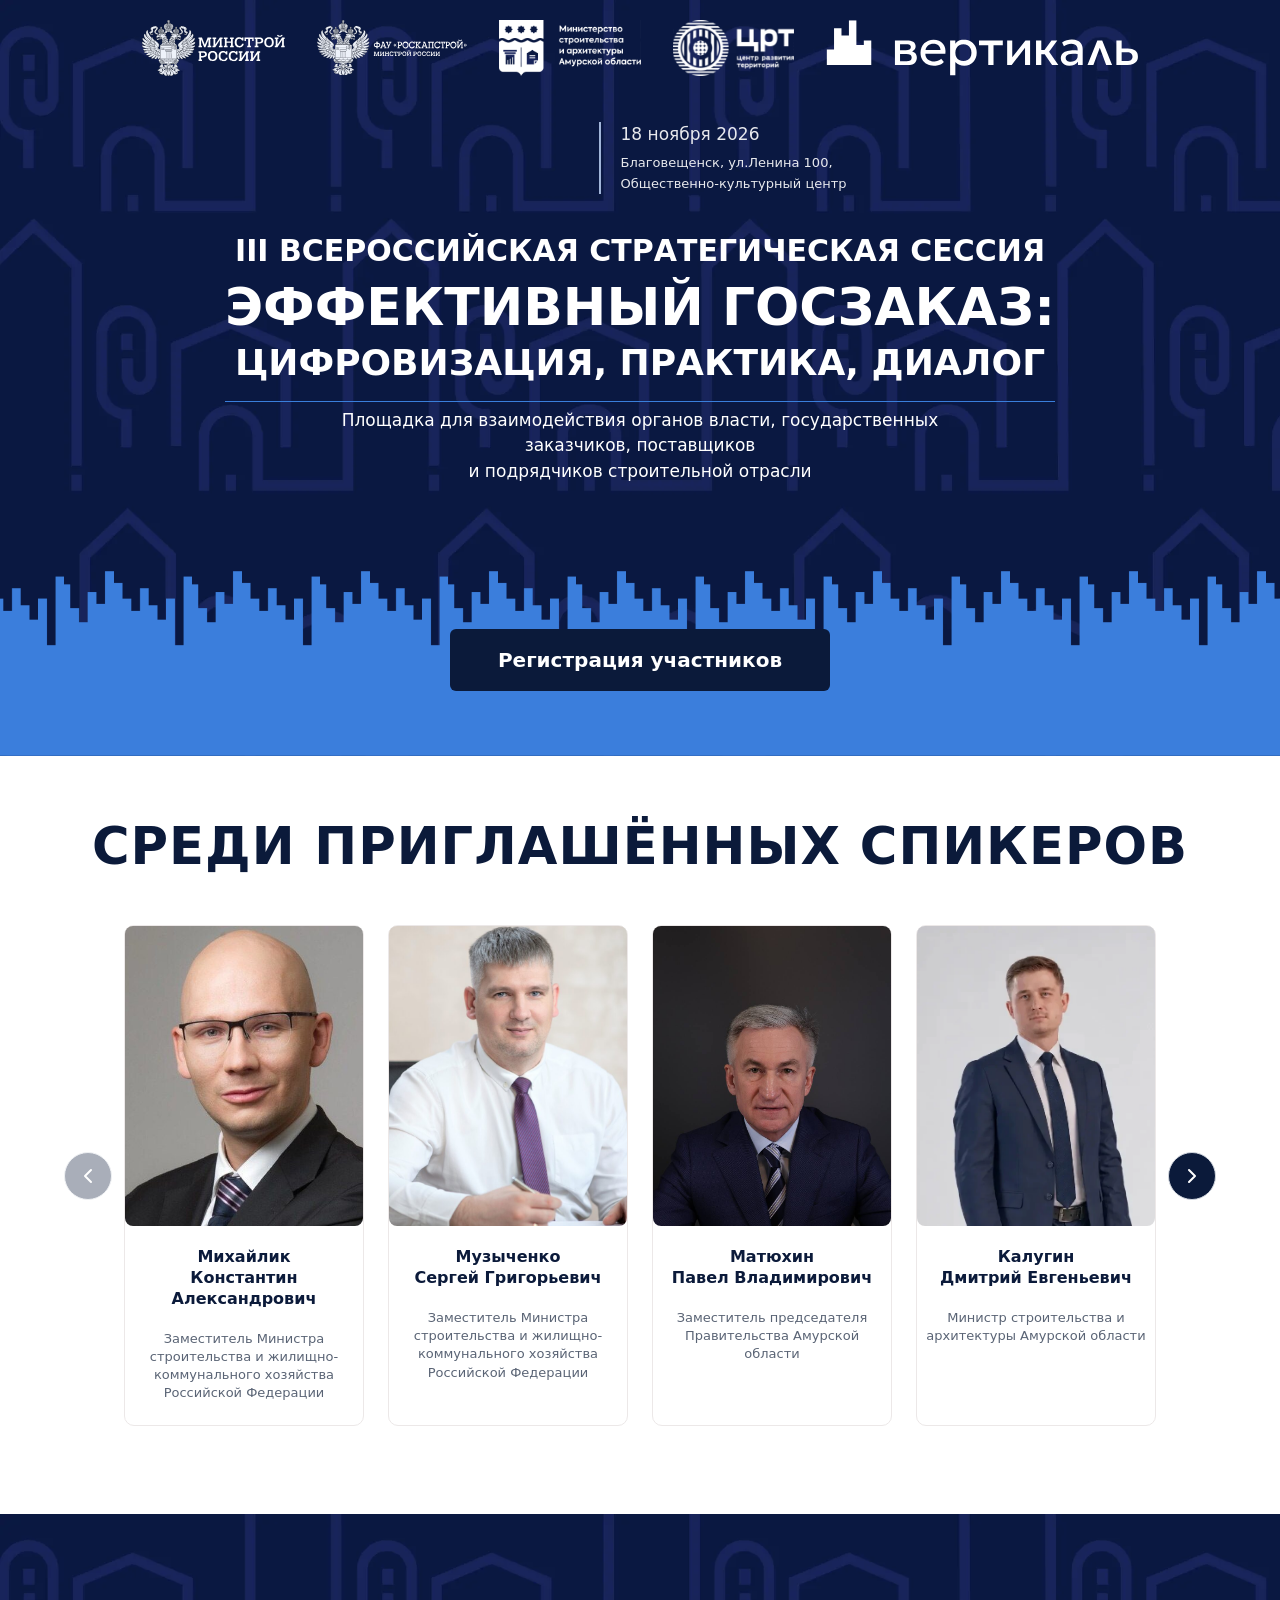
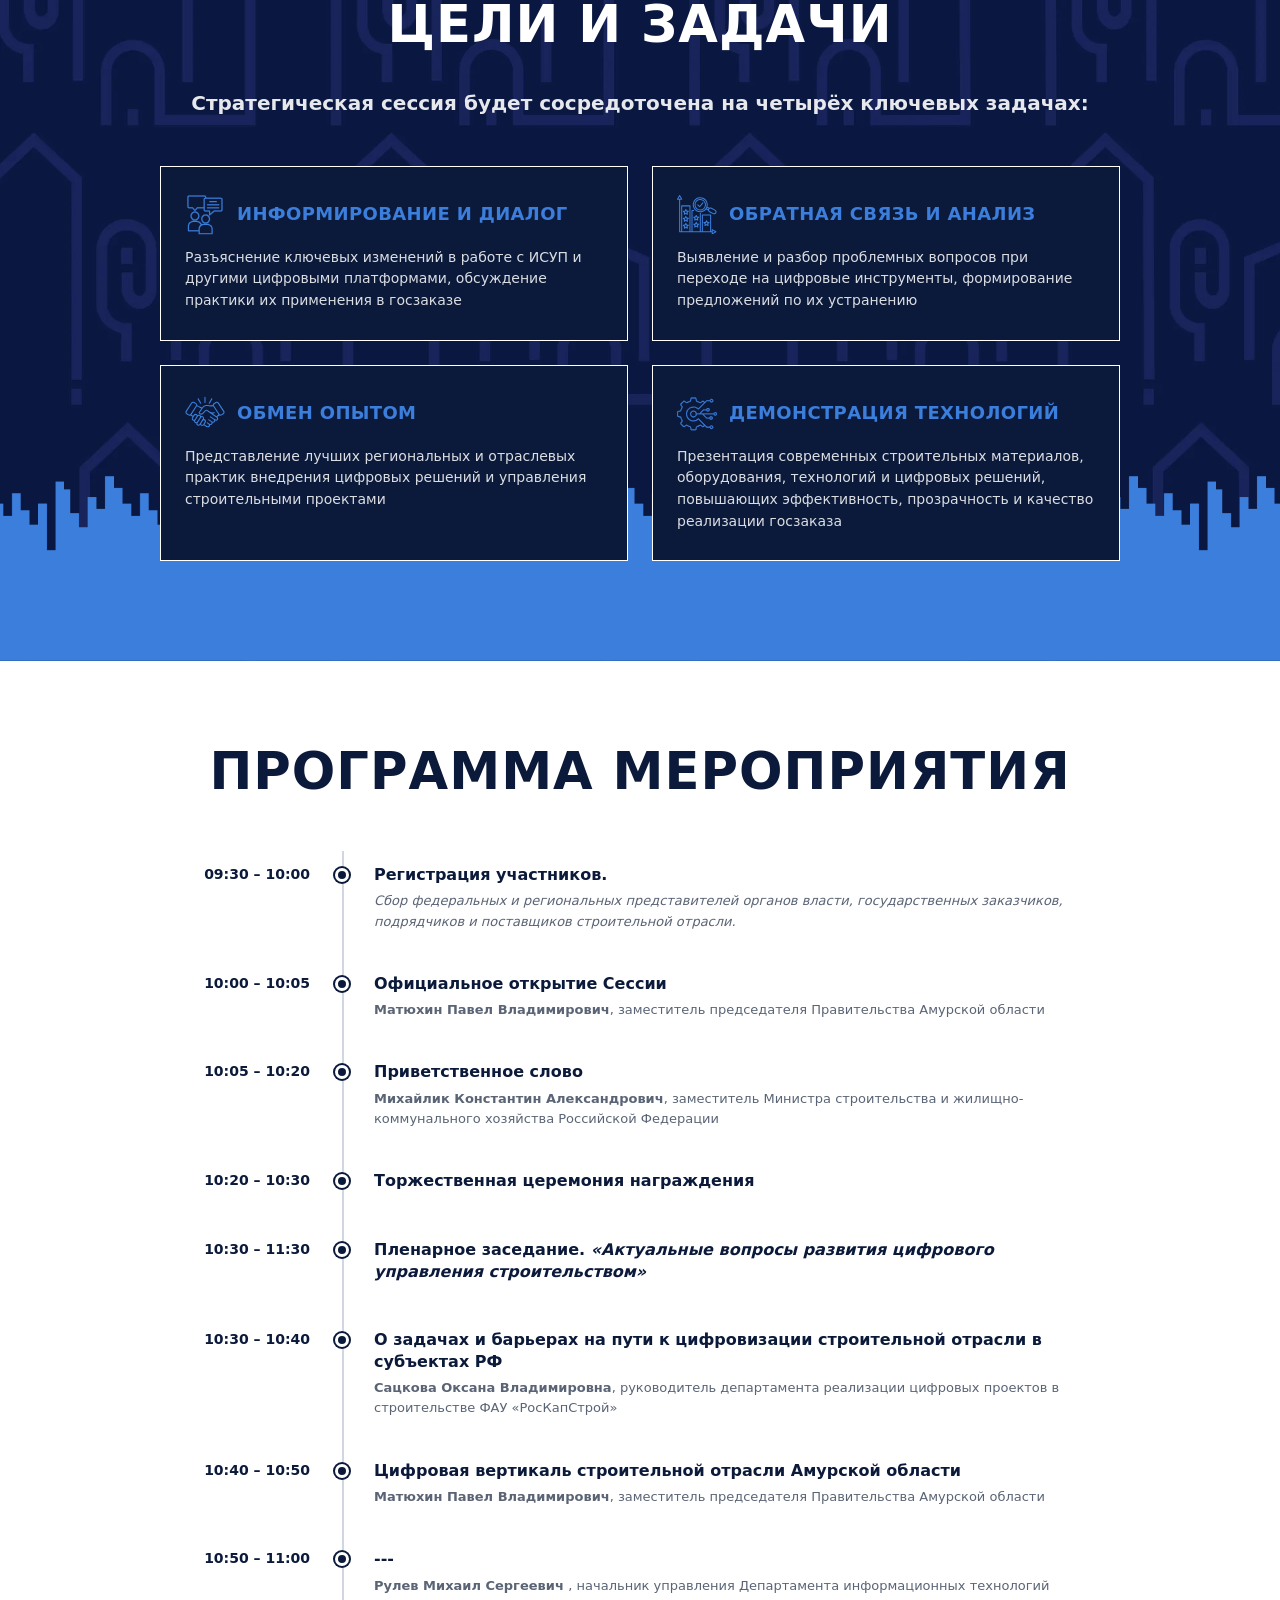
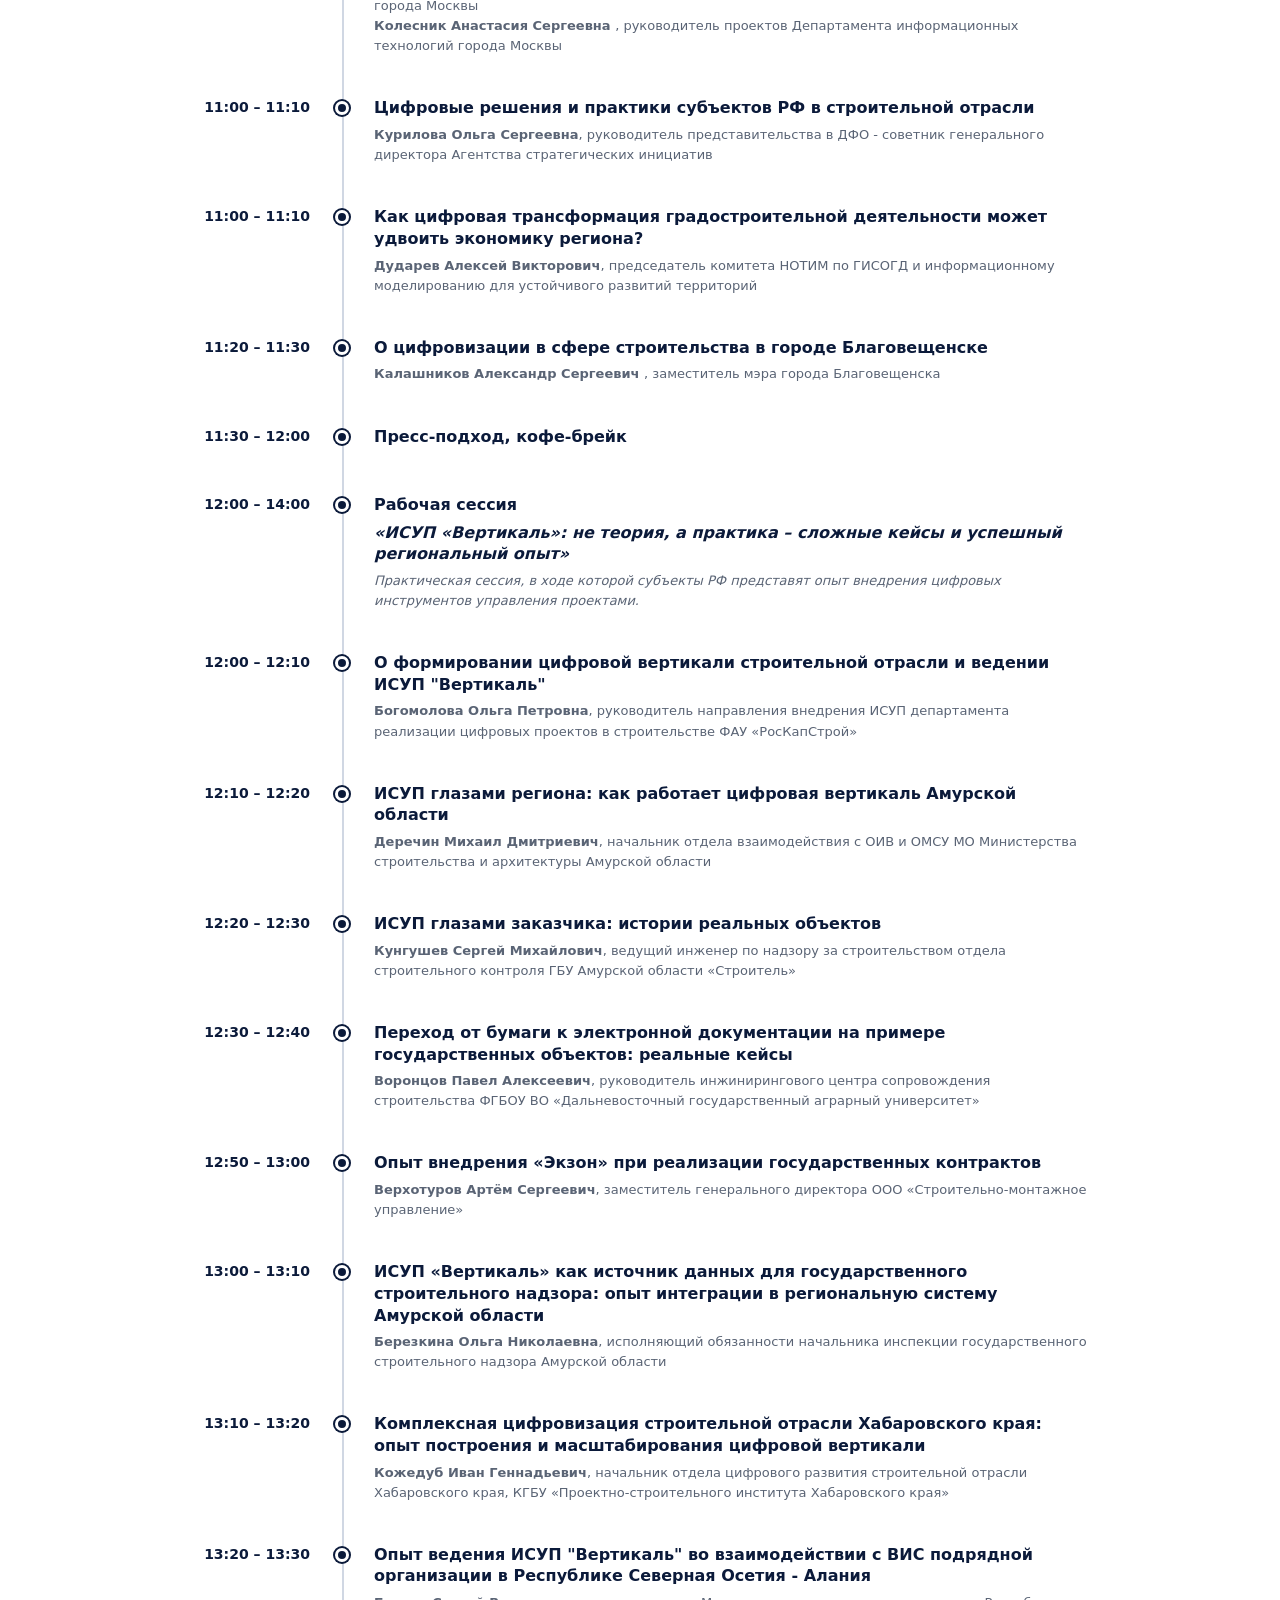
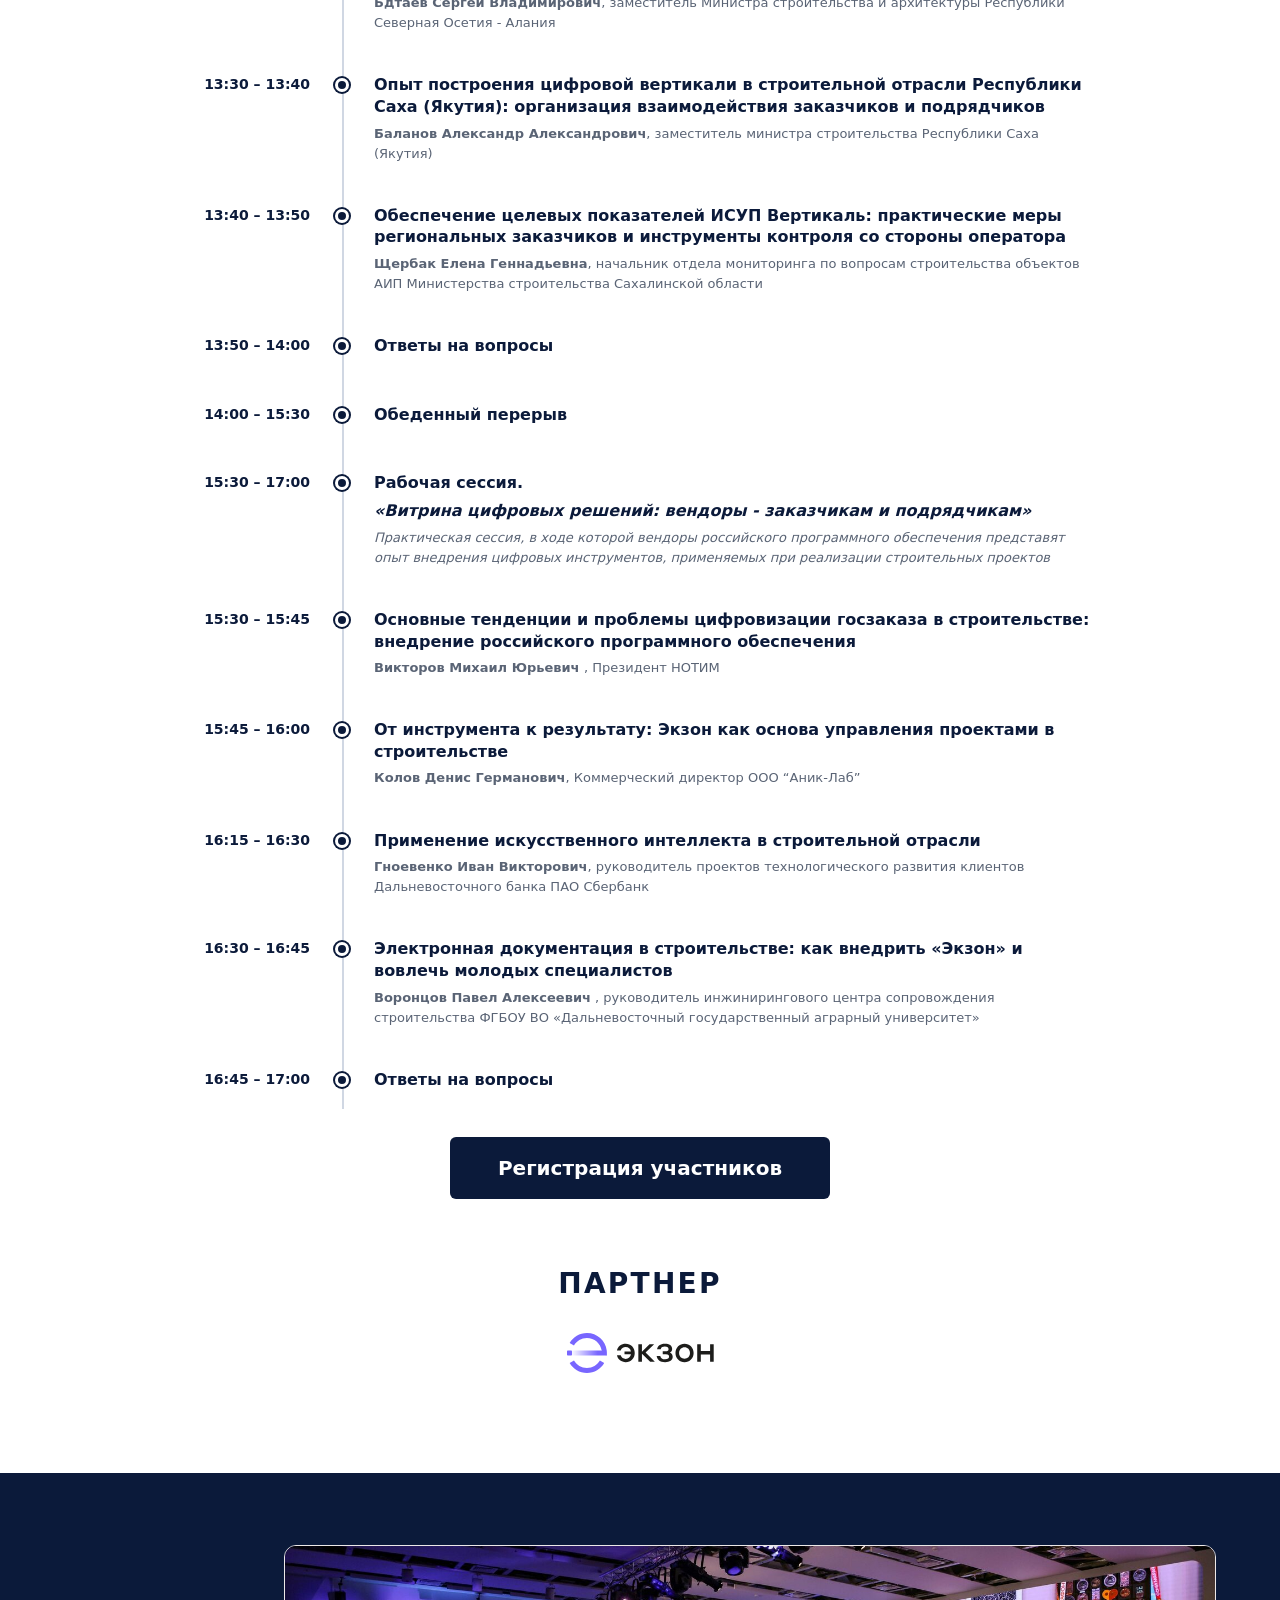
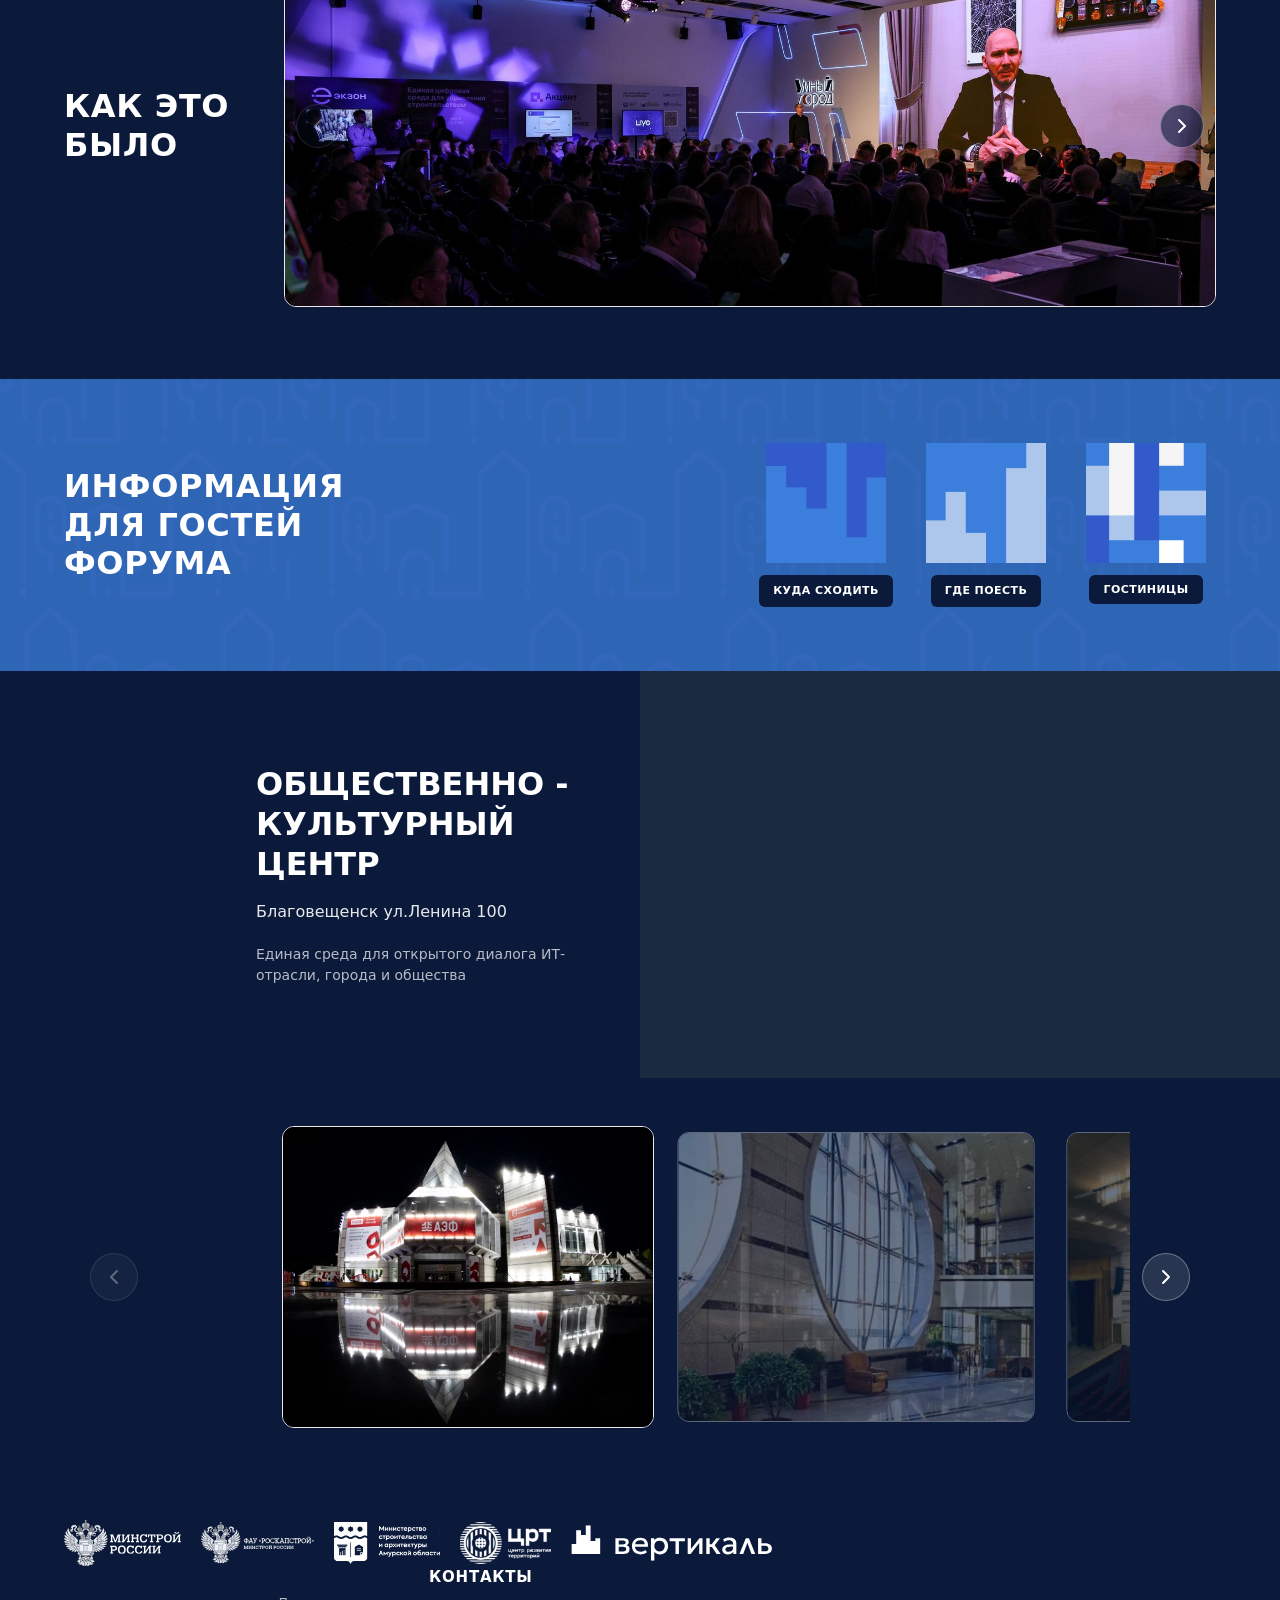
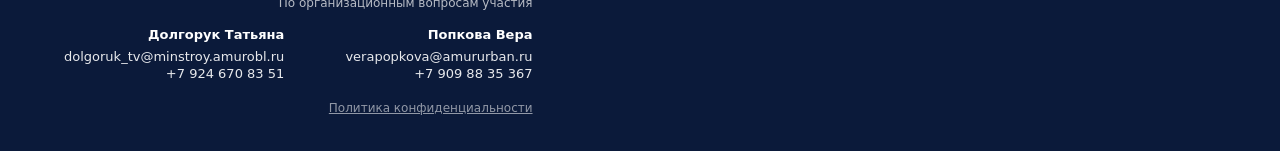
==== commit ac4b0b41: "Опять Калугин" ====
--- a/index.html
+++ b/index.html
@@ -99,7 +99,7 @@
           <div class="slider__slide">
             <article class="speaker-card">
               <div class="speaker-card__photo">
-                <img src="img/speakers/speaker_new_6.jpeg" alt="Калугин Дмитрий Евгеньевич">
+                <img src="img/speakers/speaker_new_6.png" alt="Калугин Дмитрий Евгеньевич">
               </div>
               <h3 class="speaker-card__name">Калугин<br> Дмитрий Евгеньевич</h3>
               <p class="speaker-card__position">Министр строительства и архитектуры Амурской области </p>
